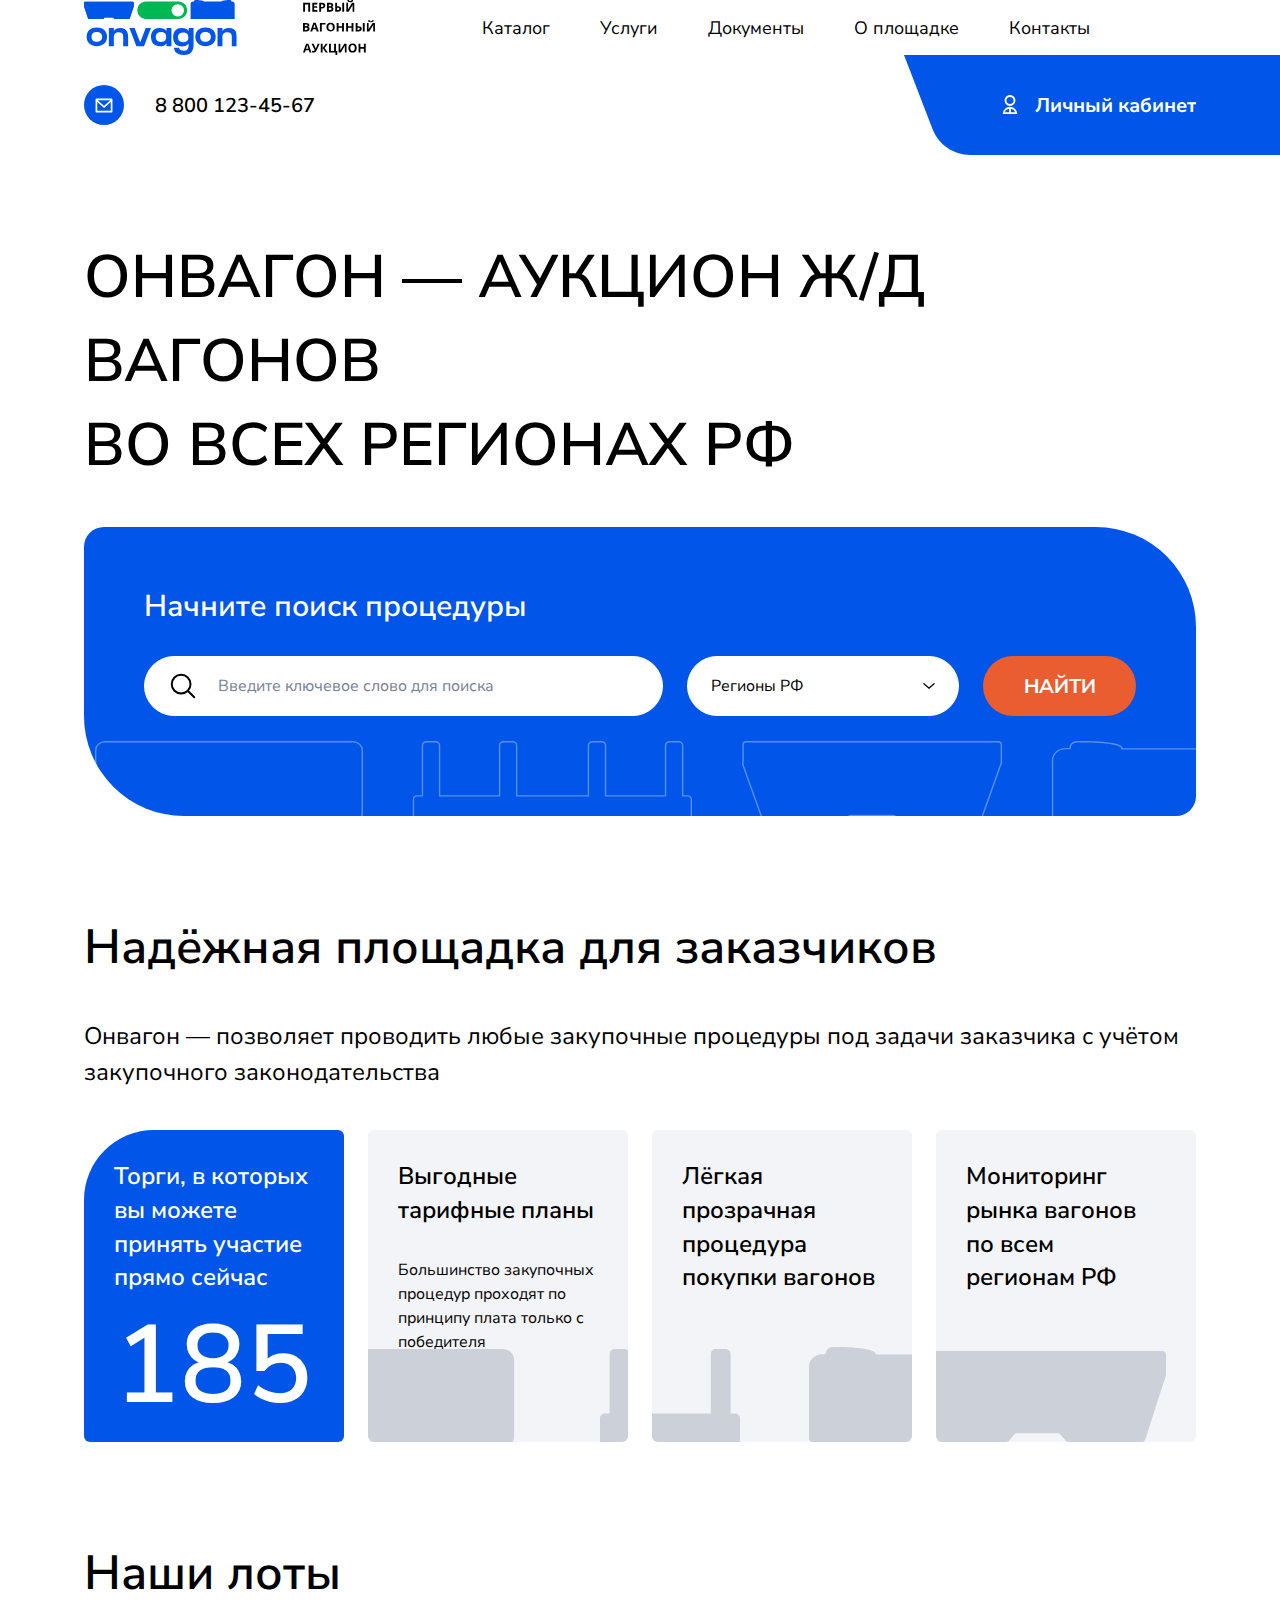
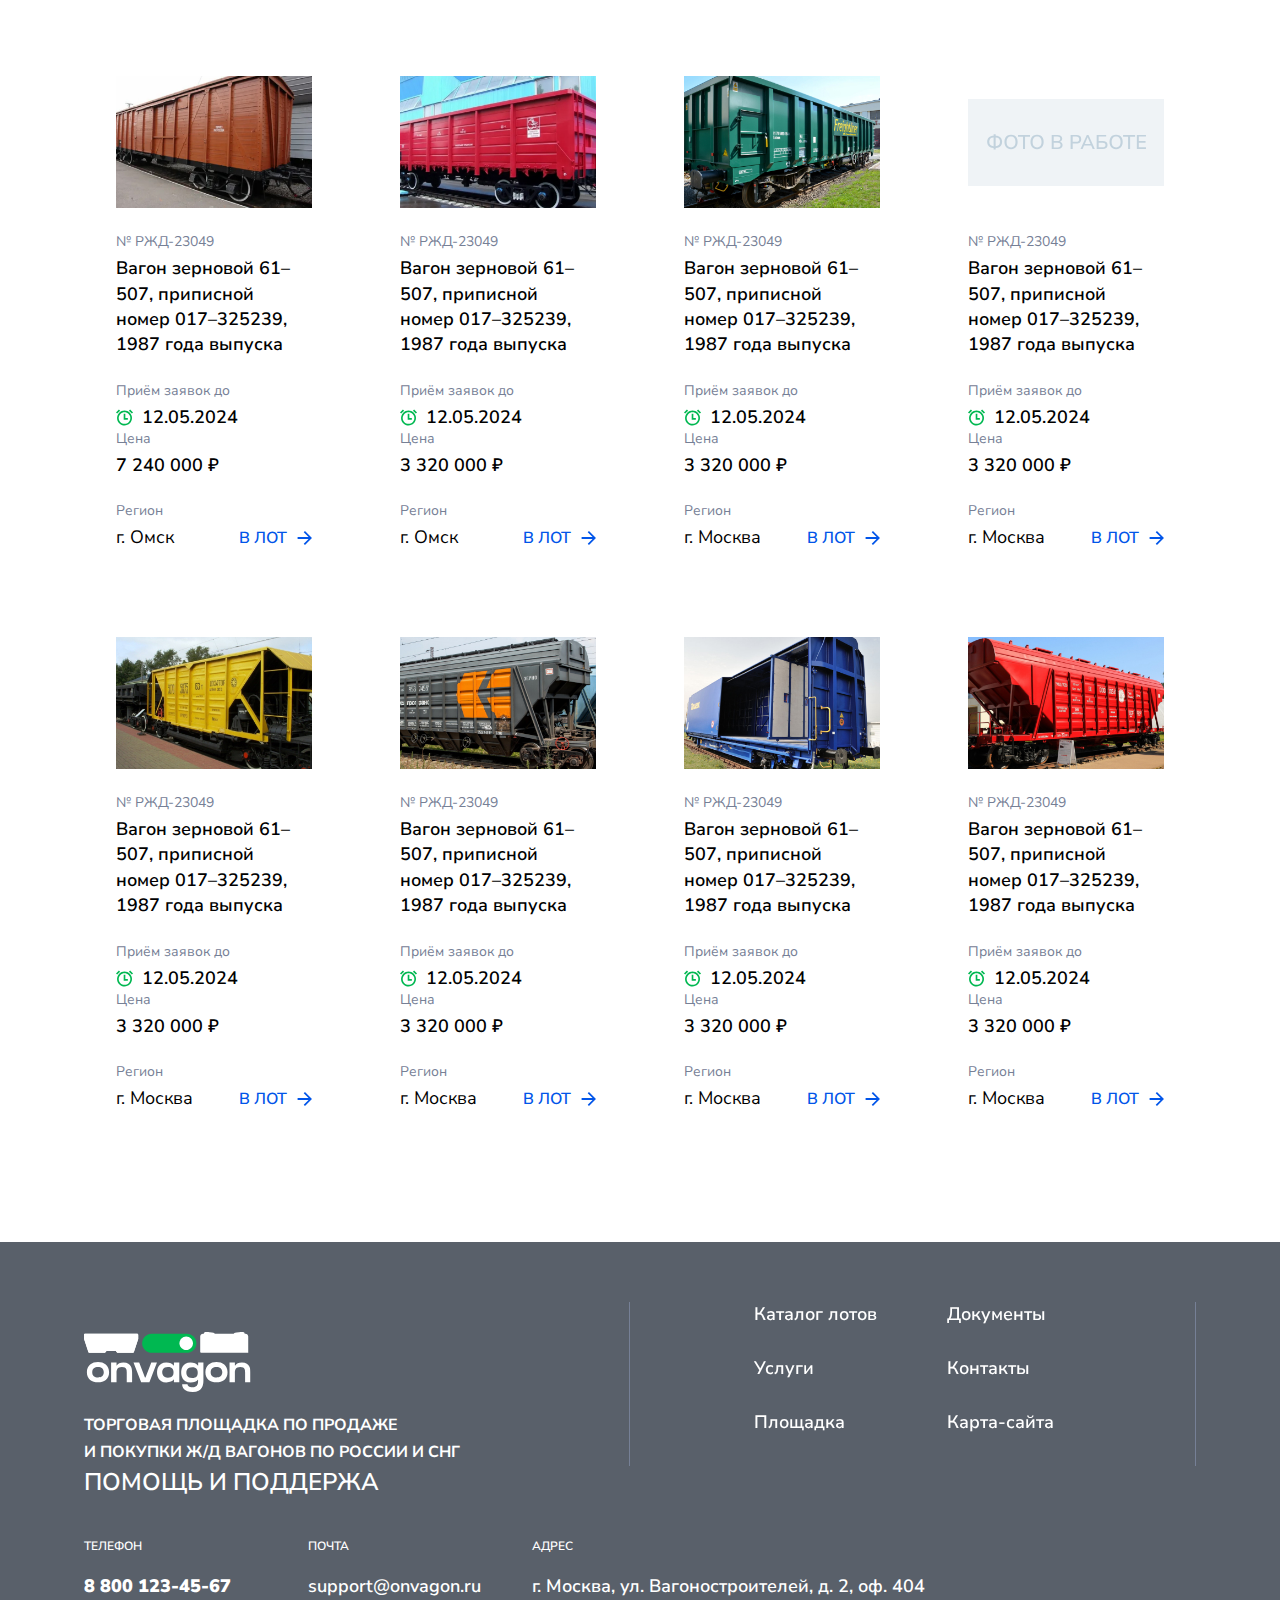
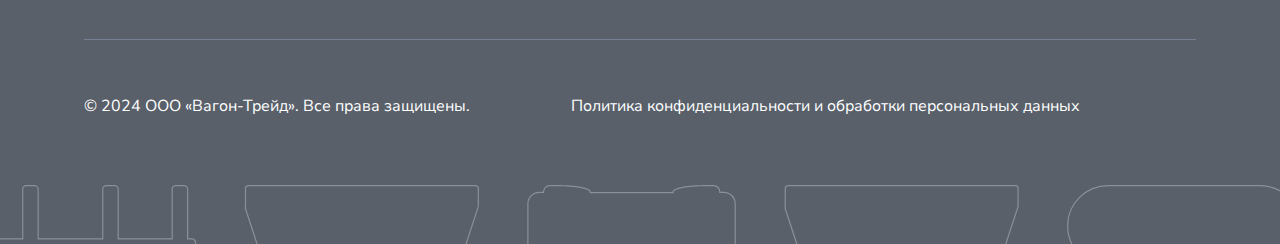
==== index.html @ 9400a03c "Initial commit" ====
<!DOCTYPE html>
<html lang="ru">
	<head>
		<meta http-equiv="Content-Type" content="text/html; charset=utf-8">

		<!-- Adapting the page for mobile devices -->
		<meta name="viewport" content="width=device-width, initial-scale=1, maximum-scale=1">

		<!-- Prohibition of phone number recognition -->
		<meta name="format-detection" content="telephone=no">
		<meta name="SKYPE_TOOLBAR" content ="SKYPE_TOOLBAR_PARSER_COMPATIBLE">

		<!-- Page title -->
		<title>Заголовок страницы</title>

		<!-- Meta description -->
		<meta name="description" content="">

		<!-- Meta Keywords -->
		<meta name="keywords" content="">

		<!-- Changing the color of the mobile browser panel -->
		<meta name="msapplication-TileColor" content="#0155E9">
		<meta name="theme-color" content="#0155E9">

		<!-- Connecting fonts from Google -->
		<link rel="preconnect" href="https://fonts.googleapis.com">
		<link rel="preconnect" href="https://fonts.gstatic.com" crossorigin>
		<link href="https://fonts.googleapis.com/css2?family=Nunito+Sans:ital,opsz,wght@0,6..12,200..1000;1,6..12,200..1000&display=swap" rel="stylesheet">

		<!-- Connecting style files -->
		<link rel="stylesheet" href="css/swiper-bundle.min.css" async>
		<link rel="stylesheet" href="css/swiper.css" async>
		<link rel="stylesheet" href="css/fancybox.css" async>
		<link rel="stylesheet" href="css/styles.css" async>

		<link rel="stylesheet" href="css/response_1279.css" media="print, (max-width: 1279px)" async>
		<link rel="stylesheet" href="css/response_1023.css" media="print, (max-width: 1023px)" async>
		<link rel="stylesheet" href="css/response_767.css" media="print, (max-width: 767px)" async>
		<link rel="stylesheet" href="css/response_479.css" media="(max-width: 479px)" async>
	</head>

	<body>
		<div class="wrap">
			<div class="main">
				<header>
					<button class="mob_close_btn"></button>

					<div class="scroll">
						<div class="cont row">
							<div class="logo">
								<img src="images/logo.svg" alt="">
							</div>

							<div class="slogan">
								<img src="images/slogan.svg" alt="">
							</div>

							<nav class="menu row">
								<div class="menu_item">
									<a href="/">Каталог</a>
								</div>

								<div class="menu_item">
									<a href="/">Услуги</a>
								</div>

								<div class="menu_item">
									<a href="/">Документы</a>
								</div>

								<div class="menu_item">
									<a href="/">О площадке</a>
								</div>

								<div class="menu_item">
									<a href="/">Контакты</a>
								</div>
							</nav>

							<div class="contacts">
								<div class="email">
									<a href="mailto:">
										<svg class="icon"><use xlink:href="images/sprite.svg#ic_email"></use></svg>
									</a>
								</div>

								<div class="phone">
									<a href="tel:88001234567">8 800 123-45-67</a>
								</div>
							</div>

							<div class="account">
								<svg class="icon"><use xlink:href="images/sprite.svg#ic_user"></use></svg>

								<a href="/">Личный кабинет</a>
							</div>
						</div>
					</div>
				</header>


				<section class="mob_header">
					<div class="cont row">
						<div class="logo">
							<img src="images/logo.svg" alt="">
						</div>

						<button class="mob_menu_btn">
							<span></span>
						</button>
					</div>
				</section>


				<section class="first_section block">
					<div class="cont">
						<div class="title">Онвагон — аукцион ж/д вагонов<br> во всех регионах РФ</div>

						<div class="search">
							<div class="sub_title">Начните поиск процедуры</div>

							<form action="" class="form">
								<div class="line">
									<div class="field">
										<svg class="icon"><use xlink:href="images/sprite.svg#ic_search"></use></svg>

										<input type="text" name="" value="" class="input" placeholder="Введите ключевое слово для поиска">
									</div>
								</div>

								<div class="line region">
									<div class="field">
										<select name="">
											<option value="1" selected>Регионы РФ</option>
											<option value="2">Регионы РФ</option>
											<option value="3">Регионы РФ</option>
										</select>

										<svg class="arr" width="12" height="6"><use xlink:href="images/sprite.svg#ic_arr_ver"></use></svg>
									</div>
								</div>

								<div class="submit">
									<button type="submit" class="submit_btn">Найти</button>
								</div>
							</form>

							<img src="images/bg_search.svg" alt="" loading="lazy" class="bg">
						</div>
					</div>
				</section>


				<section class="about block">
					<div class="cont">
						<div class="block_head">
							<div class="title">Надёжная площадка для заказчиков</div>

							<div class="desc">Онвагон — позволяет проводить любые закупочные процедуры под задачи заказчика с учётом закупочного законодательства</div>
						</div>

						<div class="row">
							<div class="item">
								<div class="name">Торги, в которых вы можете принять участие прямо сейчас</div>

								<div class="val">185</div>
							</div>

							<div class="item">
								<div class="name">Выгодные тарифные планы</div>

								<div class="desc">Большинство закупочных процедур проходят по принципу плата только с победителя</div>
							</div>

							<div class="item">
								<div class="name small">Лёгкая прозрачная процедура покупки вагонов</div>
							</div>

							<div class="item">
								<div class="name small">Мониторинг рынка вагонов по всем регионам РФ</div>
							</div>
						</div>
					</div>
				</section>


				<section class="lots block">
					<div class="cont">
						<div class="block_head">
							<div class="title">Наши лоты</div>
						</div>

						<div class="grid row">
							<div class="lot">
								<div class="thumb">
									<img src="images/tmp/lot_thumb1.jpg" alt="" loading="lazy">
								</div>

								<div class="number">№ РЖД-23049</div>

								<div class="name">
									<a href="/">Вагон зерновой 61–507, приписной номер 017–325239, 1987 года выпуска</a>
								</div>

								<div class="row">
									<div class="date">
										<div class="label">Приём заявок до</div>

										<div class="val">
											<svg class="icon"><use xlink:href="images/sprite.svg#ic_time"></use></svg>
											<span>12.05.2024</span>
										</div>
									</div>

									<div class="price">
										<div class="label">Цена</div>

										<div class="val">7 240 000 ₽</div>
									</div>
								</div>

								<div class="row">
									<div class="region">
										<div class="label">Регион</div>

										<div class="val">г. Омск</div>
									</div>

									<div class="link">
										<a href="/">
											<span>в лот</span>
											<svg class="icon"><use xlink:href="images/sprite.svg#ic_arrow_hor"></use></svg>
										</a>
									</div>
								</div>
							</div>

							<div class="lot">
								<div class="thumb">
									<img src="images/tmp/lot_thumb2.jpg" alt="" loading="lazy">
								</div>

								<div class="number">№ РЖД-23049</div>

								<div class="name">
									<a href="/">Вагон зерновой 61–507, приписной номер 017–325239, 1987 года выпуска</a>
								</div>

								<div class="row">
									<div class="date">
										<div class="label">Приём заявок до</div>

										<div class="val">
											<svg class="icon"><use xlink:href="images/sprite.svg#ic_time"></use></svg>
											<span>12.05.2024</span>
										</div>
									</div>

									<div class="price">
										<div class="label">Цена</div>

										<div class="val">3 320 000 ₽</div>
									</div>
								</div>

								<div class="row">
									<div class="region">
										<div class="label">Регион</div>

										<div class="val">г. Омск</div>
									</div>

									<div class="link">
										<a href="/">
											<span>в лот</span>
											<svg class="icon"><use xlink:href="images/sprite.svg#ic_arrow_hor"></use></svg>
										</a>
									</div>
								</div>
							</div>

							<div class="lot">
								<div class="thumb">
									<img src="images/tmp/lot_thumb3.jpg" alt="" loading="lazy">
								</div>

								<div class="number">№ РЖД-23049</div>

								<div class="name">
									<a href="/">Вагон зерновой 61–507, приписной номер 017–325239, 1987 года выпуска</a>
								</div>

								<div class="row">
									<div class="date">
										<div class="label">Приём заявок до</div>

										<div class="val">
											<svg class="icon"><use xlink:href="images/sprite.svg#ic_time"></use></svg>
											<span>12.05.2024</span>
										</div>
									</div>

									<div class="price">
										<div class="label">Цена</div>

										<div class="val">3 320 000 ₽</div>
									</div>
								</div>

								<div class="row">
									<div class="region">
										<div class="label">Регион</div>

										<div class="val">г. Москва</div>
									</div>

									<div class="link">
										<a href="/">
											<span>в лот</span>
											<svg class="icon"><use xlink:href="images/sprite.svg#ic_arrow_hor"></use></svg>
										</a>
									</div>
								</div>
							</div>

							<div class="lot">
								<div class="thumb">
									<img src="images/no_image.svg" alt="" loading="lazy" class="no_image">
								</div>

								<div class="number">№ РЖД-23049</div>

								<div class="name">
									<a href="/">Вагон зерновой 61–507, приписной номер 017–325239, 1987 года выпуска</a>
								</div>

								<div class="row">
									<div class="date">
										<div class="label">Приём заявок до</div>

										<div class="val">
											<svg class="icon"><use xlink:href="images/sprite.svg#ic_time"></use></svg>
											<span>12.05.2024</span>
										</div>
									</div>

									<div class="price">
										<div class="label">Цена</div>

										<div class="val">3 320 000 ₽</div>
									</div>
								</div>

								<div class="row">
									<div class="region">
										<div class="label">Регион</div>

										<div class="val">г. Москва</div>
									</div>

									<div class="link">
										<a href="/">
											<span>в лот</span>
											<svg class="icon"><use xlink:href="images/sprite.svg#ic_arrow_hor"></use></svg>
										</a>
									</div>
								</div>
							</div>

							<div class="lot">
								<div class="thumb">
									<img src="images/tmp/lot_thumb4.jpg" alt="" loading="lazy">
								</div>

								<div class="number">№ РЖД-23049</div>

								<div class="name">
									<a href="/">Вагон зерновой 61–507, приписной номер 017–325239, 1987 года выпуска</a>
								</div>

								<div class="row">
									<div class="date">
										<div class="label">Приём заявок до</div>

										<div class="val">
											<svg class="icon"><use xlink:href="images/sprite.svg#ic_time"></use></svg>
											<span>12.05.2024</span>
										</div>
									</div>

									<div class="price">
										<div class="label">Цена</div>

										<div class="val">3 320 000 ₽</div>
									</div>
								</div>

								<div class="row">
									<div class="region">
										<div class="label">Регион</div>

										<div class="val">г. Москва</div>
									</div>

									<div class="link">
										<a href="/">
											<span>в лот</span>
											<svg class="icon"><use xlink:href="images/sprite.svg#ic_arrow_hor"></use></svg>
										</a>
									</div>
								</div>
							</div>

							<div class="lot">
								<div class="thumb">
									<img src="images/tmp/lot_thumb5.jpg" alt="" loading="lazy">
								</div>

								<div class="number">№ РЖД-23049</div>

								<div class="name">
									<a href="/">Вагон зерновой 61–507, приписной номер 017–325239, 1987 года выпуска</a>
								</div>

								<div class="row">
									<div class="date">
										<div class="label">Приём заявок до</div>

										<div class="val">
											<svg class="icon"><use xlink:href="images/sprite.svg#ic_time"></use></svg>
											<span>12.05.2024</span>
										</div>
									</div>

									<div class="price">
										<div class="label">Цена</div>

										<div class="val">3 320 000 ₽</div>
									</div>
								</div>

								<div class="row">
									<div class="region">
										<div class="label">Регион</div>

										<div class="val">г. Москва</div>
									</div>

									<div class="link">
										<a href="/">
											<span>в лот</span>
											<svg class="icon"><use xlink:href="images/sprite.svg#ic_arrow_hor"></use></svg>
										</a>
									</div>
								</div>
							</div>

							<div class="lot">
								<div class="thumb">
									<img src="images/tmp/lot_thumb6.jpg" alt="" loading="lazy">
								</div>

								<div class="number">№ РЖД-23049</div>

								<div class="name">
									<a href="/">Вагон зерновой 61–507, приписной номер 017–325239, 1987 года выпуска</a>
								</div>

								<div class="row">
									<div class="date">
										<div class="label">Приём заявок до</div>

										<div class="val">
											<svg class="icon"><use xlink:href="images/sprite.svg#ic_time"></use></svg>
											<span>12.05.2024</span>
										</div>
									</div>

									<div class="price">
										<div class="label">Цена</div>

										<div class="val">3 320 000 ₽</div>
									</div>
								</div>

								<div class="row">
									<div class="region">
										<div class="label">Регион</div>

										<div class="val">г. Москва</div>
									</div>

									<div class="link">
										<a href="/">
											<span>в лот</span>
											<svg class="icon"><use xlink:href="images/sprite.svg#ic_arrow_hor"></use></svg>
										</a>
									</div>
								</div>
							</div>

							<div class="lot">
								<div class="thumb">
									<img src="images/tmp/lot_thumb7.jpg" alt="" loading="lazy">
								</div>

								<div class="number">№ РЖД-23049</div>

								<div class="name">
									<a href="/">Вагон зерновой 61–507, приписной номер 017–325239, 1987 года выпуска</a>
								</div>

								<div class="row">
									<div class="date">
										<div class="label">Приём заявок до</div>

										<div class="val">
											<svg class="icon"><use xlink:href="images/sprite.svg#ic_time"></use></svg>
											<span>12.05.2024</span>
										</div>
									</div>

									<div class="price">
										<div class="label">Цена</div>

										<div class="val">3 320 000 ₽</div>
									</div>
								</div>

								<div class="row">
									<div class="region">
										<div class="label">Регион</div>

										<div class="val">г. Москва</div>
									</div>

									<div class="link">
										<a href="/">
											<span>в лот</span>
											<svg class="icon"><use xlink:href="images/sprite.svg#ic_arrow_hor"></use></svg>
										</a>
									</div>
								</div>
							</div>
						</div>
					</div>
				</section>
			</div>


			<footer>
				<div class="cont row">
					<div class="col">
						<div class="logo">
							<img src="images/logo_white.svg" alt="">
						</div>

						<div class="desc">Торговая площадка по продаже<br> и покупки ж/д вагонов по России и СНГ</div>
					</div>

					<div class="sep"></div>

					<div class="links">
						<div><a href="/">Каталог лотов</a></div>

						<div><a href="/">Услуги</a></div>

						<div><a href="/">Площадка</a></div>

						<div><a href="/">Документы</a></div>

						<div><a href="/">Контакты</a></div>

						<div><a href="/">Карта-сайта</a></div>
					</div>

					<div class="sep"></div>

					<div class="contacts">
						<div class="title">Помощь и поддержа</div>

						<div class="row">
							<div>
								<div class="label">Телефон</div>

								<div class="val">
									<a href="tel:88001234567"><b>8 800 123-45-67</b></a>
								</div>
							</div>

							<div>
								<div class="label">Почта</div>

								<div class="val">
									<a href="mailto:support@onvagon.ru">support@onvagon.ru</a>
								</div>
							</div>

							<div>
								<div class="label">Адрес</div>

								<div class="val">г. Москва, ул. Вагоностроителей, д. 2, оф. 404</div>
							</div>
						</div>
					</div>

					<div class="line"></div>

					<div class="copyright">&copy; 2024 ООО «Вагон-Трейд». Все права защищены.</div>

					<div class="privacy_policy_link">
						<a href="/">Политика конфиденциальности и обработки персональных данных</a>
					</div>
				</div>

				<img src="images/bg_footer.svg" alt="" loading="lazy" class="bg">
			</footer>
		</div>


		<!-- Connecting javascript files -->
		<script src="js/jquery-3.6.3.min.js"></script>
		<script src="js/functions.js"></script>
		<script src="js/swiper-bundle.min.js"></script>
		<script src="js/fancybox.js"></script>
		<script src="js/imask.js"></script>
		<script src="js/nice-select2.js"></script>
		<script src="js/scripts.js"></script>
	</body>
</html>
---- css/styles.css ----
/*------------------
    Reset styles
------------------*/
*
{
    box-sizing: border-box;
    margin: 0;
    padding: 0;

    scroll-margin-top: 24px;
}

*:before,
*:after
{
    box-sizing: border-box;
}

html
{
    -webkit-font-smoothing: antialiased;
    -moz-osx-font-smoothing: grayscale;
        -ms-text-size-adjust: 100%;
    -webkit-text-size-adjust: 100%;
}

body
{
    margin: 0;

    overscroll-behavior: none;
    -webkit-tap-highlight-color: transparent;
    -webkit-overflow-scrolling: touch;
    text-rendering: optimizeLegibility;
    text-decoration-skip: objects;
}

img
{
    border-style: none;
}

textarea
{
    overflow: auto;
}

input,
textarea,
input:active,
textarea:active,
button
{
    margin: 0;

    -webkit-border-radius: 0;
            border-radius: 0;
         outline: none transparent !important;
    box-shadow: none;

    -webkit-appearance: none;
            appearance: none;
    -moz-outline: none !important;
}

input::-webkit-outer-spin-button,
input::-webkit-inner-spin-button
{
    margin: 0;

    -webkit-appearance: none;
}

input[type=number]
{
    -moz-appearance: textfield;
}

:focus
{
    outline: 0;
}

:hover,
:active
{
    -webkit-tap-highlight-color: rgba(0, 0, 0, 0);
    -webkit-touch-callout: none;
}


::-ms-clear
{
    display: none;
}



/*-------------------
    Global styles
-------------------*/
:root
{
    --bg: #fff;
    --bg2: #f3f4f7;
    --sidebar_width: 380px;
    --scroll_width: 17px;
    --text_color: #000;
    --font_size: 16px;
    --font_size_title: 48px;
    --font_family: 'Nunito Sans', 'Arial', sans-serif;
}


::selection
{
    color: #fff;
    background: #0155e9;
}

::-moz-selection
{
    color: #fff;
    background: #0155e9;
}



html
{
    height: 100%;
    min-height: -moz-available;
    min-height: -webkit-fill-available;
    min-height:         fill-available;
}

html.custom_scroll ::-webkit-scrollbar
{
    width: 10px;
    height: 10px;

    background-color: var(--bg);
}

html.custom_scroll ::-webkit-scrollbar-thumb
{
    background-color: #343448;
}


body
{
    font: var(--font_size) var(--font_family);

    height: 100%;
    min-height: -moz-available;
    min-height: -webkit-fill-available;
    min-height:         fill-available;

    color: var(--text_color);
}

body.menu_open
{
    overflow: hidden;
}


button
{
    font-family: inherit;
    font-size: inherit;
    font-weight: inherit;
    line-height: inherit;

    display: inline-block;

    cursor: pointer;
    vertical-align: top;

    color: inherit;
    border: none;
    background: none;
}


.wrap
{
    position: relative;
    z-index: 9;

    display: flex;
    overflow: clip;
    flex-direction: column;

    min-width: 375px;
    min-height: 100%;

    background: var(--bg);
}

.wrap.bg2
{
    background: var(--bg2);
}


.main
{
    display: flex;
    flex: 1 0 auto;
    flex-direction: column;
}


.cont
{
    width: 100%;
    max-width: 1920px;
    margin: 0 auto;
    padding: 0 84px;
}


.row
{
    display: flex;
    align-content: flex-start;
    align-items: flex-start;
    flex-wrap: wrap;
    justify-content: flex-start;
}



.content_flex.row,
.content_flex > .cont.row
{
    align-content: stretch;
    align-items: stretch;
    justify-content: space-between;
}


.content_flex .content
{
    position: relative;

    width: calc(100% - var(--sidebar_width) - 64px);
    margin-left: auto;
}


.content_flex .content > *:first-child
{
    margin-top: 0;
}

.content_flex .content > *:last-child
{
    margin-bottom: 0;
}



.block
{
    margin-bottom: 100px;
}



/*----------------
    Pagination
----------------*/
.pagination
{
    display: flex;
    align-content: center;
    align-items: center;
    flex-wrap: wrap;
    justify-content: flex-start;

    padding-top: 30px;

    border-top: 1px solid #dbe2e9;
}


.pagination > * + *
{
    margin-left: 16px;
}


.pagination a,
.pagination .sep
{
    display: flex;
    align-content: center;
    align-items: center;
    flex-wrap: wrap;
    justify-content: center;

    width: 60px;
    height: 60px;

    transition: .2s linear;
    vertical-align: top;
    text-decoration: none;

    color: #768096;
    border-radius: 50%;
}


.pagination a:hover,
.pagination a.active
{
    font-weight: 600;

    color: #0155e9;
    background: #f3f4f7;
}


.pagination .prev,
.pagination .next
{
    color: #0155e9;
}


.pagination .prev .icon,
.pagination .next .icon
{
    display: block;

    width: 25px;
    height: 16px;
}


.pagination .prev .icon
{
    transform: rotate(180deg);
}



/*------------
    Header
------------*/
header
{
    position: relative;
    z-index: 9;
    top: 0;
    left: 0;

    width: 100%;

    background: var(--bg);
}



header .mob_close_btn
{
    position: absolute;
    top: 0;
    left: 100%;

    display: none;

    width: 50px;
    height: 50px;
}


header .mob_close_btn:before,
header .mob_close_btn:after
{
    position: absolute;
    top: 0;
    right: 0;
    bottom: 0;
    left: 0;

    display: block;

    width: 50%;
    height: 2px;
    margin: auto;

    content: '';
    transform: rotate(45deg);

    background: #fff;
}

header .mob_close_btn:after
{
    transform: rotate(-45deg);
}


header.show .mob_close_btn
{
    display: block;
}



header .cont
{
    align-content: center;
    align-items: center;
    justify-content: space-between;
}



header .logo
{
    display: block;

    text-decoration: none;

    color: currentColor;
}


header .logo img
{
    display: block;
}



header .slogan
{
    margin-left: 66px;
}


header .slogan img
{
    display: block;
}



header .menu
{
    margin: 0 auto;
}


header .menu_item + .menu_item
{
    margin-left: 50px;
}


header .menu_item > a
{
    font-size: 18px;

    display: block;

    transition: .2s linear;
    text-decoration: none;

    color: currentColor;
}



header .contacts
{
    display: flex;
    align-content: center;
    align-items: center;
    flex-wrap: wrap;
    justify-content: flex-start;
}


header .contacts .email
{
    margin-right: 31px;
}


header .contacts .email a
{
    display: flex;
    align-content: center;
    align-items: center;
    flex-wrap: wrap;
    justify-content: center;

    width: 40px;
    height: 40px;

    text-decoration: none;

    color: #fff;
    border-radius: 50%;
    background: #0155e9;
}


header .contacts .email .icon
{
    display: block;

    width: 18px;
    height: 15px;
}


header .contacts .phone
{
    font-size: 20px;
    font-weight: 600;

    white-space: nowrap;
}


header .contacts .phone a
{
    text-decoration: none;

    color: currentColor;
}



header .account
{
    font-size: 20px;
    font-weight: 700;

    position: relative;

    display: flex;
    align-content: center;
    align-items: center;
    flex-wrap: wrap;
    justify-content: flex-start;

    height: 100px;
    margin-left: 43px;
    padding-left: 94px;

    color: #fff;
    background: url(../images/bg_account.svg) 0 0/auto 100% no-repeat;
}


header .account:after
{
    position: absolute;
    top: 0;
    left: 100%;

    display: block;

    width: 100vw;
    height: 100%;

    content: '';
    pointer-events: none;

    background: #0155e9;
}


header .account .icon
{
    display: block;

    width: 24px;
    height: 24px;
    margin-right: 13px;
}


header .account a
{
    text-decoration: none;

    color: currentColor;
}


header .account .user
{
    display: flex;
    align-content: center;
    align-items: center;
    flex-wrap: wrap;
    justify-content: flex-start;
}


header .account .user .icon
{
    width: 20px;
    height: 20px;
    margin-right: 10px;

    color: #ea5d31;
}


header .account .user .name
{
    font-size: 20px;
    font-weight: 700;
}


header .account .user .company
{
    font-size: 14px;
}


header .account .user .arr
{
    display: block;

    width: 24px;
    height: 24px;
}



/*-----------------
    Mob. header
-----------------*/
.mob_header
{
    position: relative;
    z-index: 9;
    top: 0;
    left: 0;

    display: none;

    width: 100%;
    padding: 16px 0;
}


.mob_header .cont
{
    align-content: center;
    align-items: center;
    justify-content: space-between;
}



.mob_header .logo
{
    display: block;

    margin-right: auto;

    text-decoration: none;

    color: currentColor;
}

.mob_header .logo img
{
    display: block;
}



.mob_header .mob_menu_btn
{
    display: flex;
    align-content: center;
    align-items: center;
    flex-wrap: wrap;
    justify-content: center;

    width: 44px;
    height: 34px;
    margin-right: -8px;
    margin-left: 24px;
    padding: 8px;

    color: currentColor;
}


.mob_header .mob_menu_btn span
{
    position: relative;

    display: block;

    width: 100%;
    height: 2px;

    background: currentColor;
}

.mob_header .mob_menu_btn span:before,
.mob_header .mob_menu_btn span:after
{
    position: absolute;
    top: -8px;
    left: 0;

    display: block;

    width: 100%;
    height: 100%;

    content: '';

    background: currentColor;
}

.mob_header .mob_menu_btn span:after
{
    top: 8px;
}



/*-------------
    Sidebar
-------------*/
aside
{
    position: relative;

    width: var(--sidebar_width);
    max-width: 100%;
}



/*---------------
    Page head
---------------*/
.page_head
{
    padding: 60px 0;
}



.breadcrumbs
{
    color: #768096;
}


.breadcrumbs a
{
    text-decoration: none;

    color: var(--text_color);
}


.breadcrumbs .sep
{
    position: relative;
    top: -1px;

    display: inline-block;

    width: 4px;
    height: 8px;
    margin: 0 11px;

    vertical-align: middle;

    border-top: 4px solid transparent;
    border-bottom: 4px solid transparent;
    border-left: 4px solid #768096;
}



.page_title
{
    font-size: 60px;
    font-weight: 600;
    line-height: normal;

    display: block;

    margin-top: 40px;
}



/*----------------
    Block head
----------------*/
.block_head
{
    margin-bottom: 40px;
}


.block_head .title
{
    font-size: var(--font_size_title);
    font-weight: 600;
    line-height: 130%;

    display: block;
}


.block_head .desc
{
    font-size: 24px;
    line-height: 150%;

    margin-top: 40px;
}



/*------------------
    Form elements
------------------*/
.form
{
    --form_border_color: #fff;
    --form_focus_color: #fff;
    --form_error_color: red;
    --form_border_radius: 50px;
    --form_bg_color: #fff;
    --form_placeholder_color: #768096;
}


.form ::-webkit-input-placeholder
{
    color: var(--form_placeholder_color);
}

.form :-moz-placeholder
{
    color: var(--form_placeholder_color);
}

.form ::-moz-placeholder
{
    opacity: 1;
    color: var(--form_placeholder_color);
}

.form :-ms-input-placeholder
{
    color: var(--form_placeholder_color);
}


.form .line
{
    margin-bottom: 40px;
}


.form .field
{
    position: relative;
}


.form .field > .icon
{
    position: absolute;
    z-index: 3;
    top: 0;
    bottom: 0;
    left: 24px;

    display: block;

    width: 30px;
    height: 30px;
    margin: auto 0;

    pointer-events: none;
}


.form .input
{
    font-family: var(--font_family);
    font-size: var(--font_size);

    display: block;

    width: 100%;
    height: 60px;
    padding: 0 23px;

    transition: border-color .2s linear;

    color: var(--text_color);
    border: 1px solid var(--form_border_color);
    border-radius: var(--form_border_radius);
    background: var(--form_bg_color);
}

.form .icon + .input
{
    padding-left: 73px;
}

.form .input:-webkit-autofill
{
    -webkit-box-shadow: inset 0 0 0 50px var(--form_bg_color) !important;
}


.form .input:focus
{
    border-color: var(--form_focus_color);
}


.form select
{
    display: none;
}


.form .nice-select
{
    position: relative;

    display: block;

    cursor: pointer;
}


.form .nice-select .current
{
    line-height: 58px;

    display: block;
    overflow: hidden;

    height: 60px;
    padding: 0 43px 0 23px;

    cursor: pointer;
    white-space: nowrap;
    text-overflow: ellipsis;

    color: var(--text_color);
    border: 1px solid var(--form_border_color);
    border-radius: var(--form_border_radius);
    background: var(--form_bg_color);
}

.form select.selected + .nice-select .current
{
    color: var(--text_color);
}


.form .nice-select-dropdown
{
    position: absolute;
    z-index: 9;
    top: 100%;
    left: 0;

    visibility: hidden;
    overflow: hidden;

    width: 100%;
    margin-top: 4px;
    padding: 6px 0;

    transition: .2s linear;
    transform: none;

    opacity: 0;
    border: 1px solid var(--form_border_color);
    border-radius: 20px;
    background: var(--form_bg_color);
}

.form .nice-select.open .nice-select-dropdown
{
    visibility: visible;

    transform: none;

    opacity: 1;
}


.form .nice-select .list
{
    overflow: auto;

    border-radius: 0;
}

.form .nice-select .list::-webkit-scrollbar
{
    width: 4px;
    height: 4px;
}


.form .nice-select .list .option
{
    display: block;

    padding: 6px 23px;

    list-style-type: none;

    cursor: pointer;
}


.form .nice-select .list .option:empty
{
    display: none;
}


.form .nice-select + .arr
{
    position: absolute;
    top: 0;
    right: 24px;
    bottom: 0;

    display: block;

    width: 12px;
    height: 6px;
    margin: auto 0;

    transition: transform .2s linear;
    pointer-events: none;
}


.form .nice-select.open + .arr
{
    transform: rotate(180deg);
}


.form .error
{
    border-color: var(--form_error_color);
}


.form .submit_btn
{
    font-size: 20px;
    font-weight: 700;

    display: block;

    width: 100%;
    height: 60px;

    text-transform: uppercase;

    color: #fff;
    border-radius: 50px;
    background: #ea5d31;
}



/*----------------
    Typography
----------------*/
.text_block
{
    font-size: var(--font_size);
    line-height: 100%;
}


.text_block > *,
.text_block .cols .col > *,
.text_block blockquote > *,
.text_block q > *
{
    margin-bottom: 20px;
}


.text_block > :last-child,
.text_block .cols .col > :last-child,
.text_block blockquote > :last-child,
.text_block q > :last-child
{
    margin-bottom: 0 !important;
}

.text_block > :first-child,
.text_block .cols .col > :first-child,
.text_block blockquote > :first-child,
.text_block q > :first-child
{
    margin-top: 0 !important;
}


.text_block h1
{
    font-size: 30px;
    font-weight: 700;
    line-height: 34px;
}

.text_block h2
{
    font-size: 26px;
    font-weight: 700;
    line-height: 30px;
}

.text_block h3
{
    font-size: 24px;
    font-weight: 700;
    line-height: 28px;

    margin-bottom: 30px;
}

.text_block h4
{
    font-size: 22px;
    font-weight: 700;
    line-height: 26px;

    margin-bottom: 30px;
}

.text_block h5
{
    font-size: 20px;
    font-weight: 700;
    line-height: 24px;

    margin-bottom: 30px;
}

.text_block h6
{
    font-size: 18px;
    font-weight: 700;
    line-height: 22px;

    margin-bottom: 30px;
}


.text_block * + h2,
.text_block * + h3,
.text_block * + h4,
.text_block * + h5,
.text_block * + h6
{
    margin-top: 40px;
}

.text_block h1 + *,
.text_block h2 + *,
.text_block h3 + *,
.text_block h4 + *,
.text_block h5 + *,
.text_block h6 + *
{
    margin-top: 0 !important;
}


.text_block img
{
    display: block;

    max-width: 100%;
}

.text_block img.left
{
    max-width: calc(50% - 40px);
    margin-top: 4px;
    margin-right: 40px;
}

.text_block img.right
{
    max-width: calc(50% - 40px);
    margin-top: 4px;
    margin-left: 40px;
}

.text_block img.loaded
{
    height: auto !important;
}


.text_block .table_wrap
{
    overflow: auto;

    max-width: 100%;
}


.text_block table
{
    width: 100%;

    border-spacing: 0;
    border-collapse: collapse;
}


.text_block table th
{
    font-size: 18px;
    font-weight: 700;
    line-height: 22px;

    padding: 15px 20px;

    text-align: left;
    vertical-align: middle;

    background: #ddd;
}


.text_block table th + th,
.text_block table td + td
{
    border-left: 1px solid #fff;
}


.text_block table td
{
    line-height: 20px;

    padding: 15px 20px;

    text-align: left;
    vertical-align: middle;
}

.text_block table tbody tr:nth-child(2n) td
{
    background: #ddd;
}


.text_block blockquote,
.text_block q
{
    display: block;

    width: 100%;
    padding: 15px 20px;

    background: #ccc;
}


.text_block .columns
{
    column-gap: 40px;
    column-count: 2;
}

.text_block .columns > *
{
    transform: translateZ(0);

    --webkit-column-break-inside: avoid;
    page-break-inside: avoid;
    break-inside: avoid;
}

.text_block .columns > * + *
{
    margin-top: 20px;
}


.text_block .cols
{
    display: flex;
    align-content: flex-start;
    align-items: flex-start;
    flex-wrap: wrap;
    justify-content: space-between;
}

.text_block .cols .col
{
    width: calc(50% - 32px);
}


.text_block ul li
{
    position: relative;

    display: block;
    overflow: hidden;

    padding-left: 20px;

    list-style-type: none;
}

.text_block ul li + li
{
    margin-top: 10px;
}

.text_block ul li:before
{
    position: absolute;
    top: 7px;
    left: 0;

    display: block;

    width: 7px;
    height: 7px;

    content: '';

    border-radius: 50%;
    background: var(--text_color);
}


.text_block ol
{
    counter-reset: li;
}

.text_block ol li
{
    position: relative;

    display: block;
    overflow: hidden;

    padding-left: 20px;

    list-style-type: none;
}

.text_block ol li + li
{
    margin-top: 10px;
}

.text_block ol li:before
{
    font-weight: 700;

    position: absolute;
    top: 0;
    left: 0;

    content: counter(li, '.') '.';
    counter-increment: li;

    color: var(--text_color);

    /* content: counter(li, decimal-leading-zero); */
}


.text_block a
{
    color: var(--text_color);
}

.text_block a:hover
{
    text-decoration: none;
}



/*-------------------
    First section
-------------------*/
.first_section
{
    padding-top: 80px;
}


.first_section .title
{
    font-size: 60px;
    font-weight: 600;
    line-height: 140%;

    margin-bottom: 40px;

    text-transform: uppercase;
}


.first_section .search
{
    position: relative;

    padding: 60px 60px 100px 60px;

    border-radius: 20px 100px;
    background: #0155e9;
}


.first_section .search .sub_title
{
    font-size: 30px;
    font-weight: 600;
    line-height: 130%;

    position: relative;
    z-index: 3;

    margin-bottom: 30px;

    color: #fff;
}


.first_section .search .form
{
    position: relative;
    z-index: 3;

    display: flex;
    align-content: flex-start;
    align-items: flex-start;
    flex-wrap: wrap;
    justify-content: space-between;
}


.first_section .search .form .line
{
    width: calc(100% - 473px);
    margin-bottom: 0;
}


.first_section .search .form .line.region
{
    width: 272px;
    max-width: 100%;
}


.first_section .search .form .submit
{
    width: 153px;
    max-width: 100%;
}


.first_section .search .bg
{
    position: absolute;
    z-index: 1;
    bottom: -8px;
    left: 11px;

    display: block;

    pointer-events: none;
}



/*-----------
    About
-----------*/
.about .row
{
    align-content: stretch;
    align-items: stretch;

    margin-bottom: -24px;
    margin-left: -24px;
}


.about .row > *
{
    width: calc(25% - 24px);
    margin-bottom: 24px;
    margin-left: 24px;
}


.about .item
{
    min-height: 270px;
    padding: 30px;

    border-radius: 6px;
}

.about .item:first-child
{
    color: #fff;
    border-radius: 70px 6px 6px 6px;
    background: #0155e9;
}

.about .item:nth-child(2)
{
    background: url(../images/bg_about_item2.svg) 0 100% no-repeat #f3f4f7;
}

.about .item:nth-child(3)
{
    background: url(../images/bg_about_item3.svg) 0 100% no-repeat #f3f4f7;
}

.about .item:nth-child(4)
{
    background: url(../images/bg_about_item4.svg) 0 100% no-repeat #f3f4f7;
}


.about .item .name
{
    font-size: 24px;
    font-weight: 600;
    line-height: 140%;
}


.about .item:first-child .name
{
    width: 340px;
    max-width: 100%;
}


.about .item .name.small
{
    width: 254px;
    max-width: 100%;
}


.about .item .desc
{
    line-height: 150%;

    margin-top: 30px;
}


.about .item .val
{
    font-size: 110px;
    font-weight: 600;
    line-height: 130%;

    margin-bottom: -26px;
}



/*----------
    Lots
----------*/
.lots .grid
{
    align-content: stretch;
    align-items: stretch;

    margin-bottom: -24px;
    margin-left: -24px;
}


.lots .grid > *
{
    width: calc(25% - 24px);
    margin-bottom: 24px;
    margin-left: 24px;
}


.lots .lot
{
    position: relative;

    padding: 32px;

    background: #fff;
}


.lots .lot .thumb
{
    position: relative;

    display: block;
    overflow: hidden;

    margin-bottom: 24px;
    padding-bottom: 67.415%;

    text-decoration: none;

    color: currentColor;
}


.lots .lot .thumb img
{
    position: absolute;
    z-index: 1;
    top: 0;
    left: 0;

    display: block;

    width: 100%;
    height: 100%;

    object-fit: cover;
}


.lots .lot .thumb img.no_image
{
    width: auto;
    max-width: 100%;
    height: auto;
    max-height: 100%;
    margin: auto;

    inset: 0;
    object-fit: none;
}


.lots .lot .number
{
    font-size: 14px;

    margin-bottom: 5px;

    color: #768096;
}


.lots .lot .name
{
    font-size: 18px;
    font-weight: 600;
    line-height: 140%;
}


.lots .lot .name a
{
    display: inline-block;

    vertical-align: top;
    text-decoration: none;

    color: currentColor;
}


.lots .lot .row
{
    justify-content: space-between;

    margin-top: 24px;
}


.lots .lot .row .label
{
    font-size: 14px;

    margin-bottom: 5px;

    color: #768096;
}


.lots .lot .row .val
{
    font-size: 18px;
    font-weight: 600;

    display: flex;
    align-content: center;
    align-items: center;
    flex-wrap: wrap;
    justify-content: flex-start;
}


.lots .lot .date .icon
{
    display: block;

    width: 18px;
    height: 17px;
    margin-right: 8px;

    color: #00b851;
}


.lots .lot .region
{
    width: calc(100% - 98px);
}


.lots .lot .region .val
{
    font-weight: 400;
}


.lots .lot .link
{
    font-weight: 600;

    align-self: flex-end;

    text-transform: uppercase;

    color: #0155e9;
}


.lots .lot .link a
{
    display: flex;
    align-content: center;
    align-items: center;
    flex-wrap: wrap;
    justify-content: flex-start;

    text-decoration: none;

    color: currentColor;
}


.lots .lot .link .icon
{
    display: block;

    width: 15px;
    height: 14px;
    margin-left: 10px;
}



/*-----------
    Login
-----------*/
.login
{
    position: relative;

    padding: 100px 0 160px;
}


.login .bg
{
    position: absolute;
    z-index: 1;
    bottom: -33px;
    left: 0;

    display: block;

    width: 100%;
    max-height: calc(100% + 22px);

    pointer-events: none;
}


.login .cont
{
    position: relative;
    z-index: 3;
}


.login .data
{
    width: 864px;
    max-width: 100%;
    margin: 0 auto;
    padding: 100px 148px;

    background: #fff;
}


.login .title
{
    font-size: 60px;
    font-weight: 600;
    line-height: 120%;

    margin-bottom: 40px;

    text-align: center;
}


.login .form
{
    --form_border_color: #bdc4d5;
    --form_focus_color: #bdc4d5;
    --form_border_radius: 6px;
}


.login .recovery_link
{
    text-align: right;
}


.login .recovery_link a
{
    text-decoration: none;

    color: currentColor;
    border-bottom: 1px dotted;
}


.login .form .captcha img
{
    display: block;

    max-width: 100%;
}


.login .form .submit
{
    display: flex;
    align-content: center;
    align-items: center;
    flex-wrap: wrap;
    justify-content: space-between;
}


.login .form .submit_btn
{
    width: auto;
    padding: 0 60px;

    border-radius: 6px;
    background: #00b851;
}


.login .register_link
{
    font-size: 20px;
    font-weight: 700;

    margin-top: 40px;

    text-align: center;
    text-transform: uppercase;

    color: #0155e9;
}


.login .register_link a
{
    text-decoration: none;

    color: currentColor;
    border-bottom: 1px dotted;
}



/*-------------------
    Contacts info
-------------------*/
.contacts_info
{
    position: relative;

    padding: 0 0 150px;
}


.contacts_info .bg
{
    position: absolute;
    z-index: 1;
    top: 11px;
    left: 0;

    display: block;

    width: 100%;
    max-height: calc(100% - 11px);

    pointer-events: none;
}


.contacts_info .cont
{
    position: relative;
    z-index: 3;

    align-content: stretch;
    align-items: stretch;
}


.contacts_info .data
{
    position: relative;

    width: 864px;
    max-width: 100%;
    padding: 60px 84px 60px 0;

    border-radius: 0 50px 200px 0;
    background: #fff;
}


.contacts_info .data:before
{
    position: absolute;
    top: 0;
    right: 100%;

    display: block;

    width: 100vw;
    height: 100%;

    content: '';
    pointer-events: none;

    background: #fff;
}


.contacts_info .data .title
{
    font-size: 60px;
    font-weight: 600;

    margin-bottom: 60px;
}


.contacts_info .data .item
{
    display: flex;
    align-content: flex-start;
    align-items: flex-start;
    flex-wrap: wrap;
    justify-content: space-between;

    width: 568px;
    max-width: 100%;
    padding-bottom: 30px;

    border-bottom: 1px solid #d1d8df;
}


.contacts_info .data .item + .item
{
    margin-top: 30px;
}


.contacts_info .data .item .label
{
    font-size: 18px;

    width: 180px;
    max-width: 100%;

    text-transform: uppercase;

    color: #768096;
}


.contacts_info .data .item .val
{
    font-size: 20px;
    font-weight: 600;
    line-height: 140%;

    width: calc(100% - 200px);
    margin-left: auto;
}


.contacts_info .data .item .val > * + *
{
    margin-top: 20px;
}


.contacts_info .data .item a
{
    white-space: nowrap;
    text-decoration: none;

    color: currentColor;
}


.contacts_info .map
{
    position: relative;

    overflow: hidden;

    width: 800px;
    max-width: 100%;
    margin-right: -84px;
    margin-left: auto;

    border-radius: 500px 0 0 500px;
    background: #ddd;
}



/*-------------
    LK info
-------------*/
.lk_info
{
    margin-bottom: 150px;
}



.lk_menu .title
{
    font-size: 30px;
    font-weight: 600;

    margin-bottom: 60px;
}


.lk_menu .items > * + *
{
    margin-top: 20px;
    padding-top: 20px;

    border-top: 1px solid #dbe2e9;
}


.lk_menu .items a
{
    font-weight: 600;

    display: flex;
    align-content: center;
    align-items: center;
    flex-wrap: wrap;
    justify-content: space-between;

    text-decoration: none;

    color: currentColor;
}


.lk_menu .items .icon
{
    display: flex;
    align-content: center;
    align-items: center;
    flex-wrap: wrap;
    justify-content: center;

    width: 30px;
    height: 30px;
}


.lk_menu .items .icon img
{
    display: block;

    width: 30px;
    height: 30px;
}


.lk_menu .items a span
{
    width: calc(100% - 54px);
}



.lk_info .lk_data
{
    padding: 40px 32px;

    border-radius: 6px;
    background: #fff;
}



.lk_info .filter
{
    display: flex;
    align-content: center;
    align-items: center;
    flex-wrap: wrap;
    justify-content: flex-start;

    margin-bottom: 10px;
    margin-left: -10px;

    --form_border_color: #768096;
    --form_focus_color: #768096;
}


.lk_info .filter .line
{
    width: calc(25% - 10px);
    margin-bottom: 20px;
    margin-left: 10px;
}

.lk_info .filter .line.width3of4
{
    width: calc(75% - 10px);
}

.lk_info .filter .line.full_w
{
    width: calc(100% - 10px);
}



.lk_info table
{
    width: 100%;

    border-spacing: 0;
    border-collapse: collapse;
}


.lk_info table th
{
    font-weight: 400;

    padding: 14px 0;

    text-align: left;
    vertical-align: middle;
}

.lk_info table .bg th
{
    font-weight: 600;

    color: #768096;
    background: #f3f4f7;
}


.lk_info table th:first-child
{
    padding-left: 20px;
}

.lk_info table .bg th:first-child
{
    border-top-left-radius: 6px;
}


.lk_info table th:last-child
{
    padding-right: 20px;
}

.lk_info table .bg th:last-child
{
    border-top-right-radius: 6px;
}


.lk_info table th + th
{
    padding-left: 24px;
}


.lk_info table td
{
    padding: 30px 0;

    text-align: left;
    vertical-align: top;

    border-top: 1px solid #dbe2e9;
}


.lk_info table td:first-child
{
    padding-left: 20px;
}

.lk_info table td:last-child
{
    padding-right: 20px;
}

.lk_info table td + td
{
    padding-left: 24px;
}


.lk_info table td a
{
    font-weight: 600;
    line-height: 140%;

    display: inline-block;

    vertical-align: top;
    text-decoration: none;

    color: #0155e9;
}



.lk_info .regulations table td:first-child
{
    width: 160px;
    min-width: 160px;

    table-layout: fixed;
}



.lk_info .notifications table td:first-child
{
    width: 100px;
    min-width: 100px;

    table-layout: fixed;
}

.lk_info .notifications table td:nth-last-child(1)
{
    width: 196px;
    min-width: 196px;

    table-layout: fixed;
}

.lk_info .notifications table td:nth-last-child(2)
{
    width: 244px;
    min-width: 244px;

    table-layout: fixed;
}



.lk_info .messages table td:first-child
{
    width: 100px;
    min-width: 100px;

    table-layout: fixed;
}

.lk_info .messages table td:nth-last-child(1)
{
    width: 196px;
    min-width: 196px;

    table-layout: fixed;
}

.lk_info .messages table td:nth-last-child(2),
.lk_info .messages table td:nth-last-child(3)
{
    width: 244px;
    min-width: 244px;

    table-layout: fixed;
}



.lk_info .procedures table td:first-child
{
    width: 150px;
    min-width: 150px;

    table-layout: fixed;
}


.lk_info .procedures table td:first-child span.green
{
    position: relative;

    padding-left: 16px;
}


.lk_info .procedures table td:first-child span.green:before
{
    position: absolute;
    top: 7px;
    left: 0;

    display: block;

    width: 8px;
    height: 8px;

    content: '';

    border-radius: 50%;
    background: #00b851;
}


.lk_info .procedures table td:nth-last-child(1)
{
    width: 374px;
    min-width: 374px;

    table-layout: fixed;
}

.lk_info .procedures table td:nth-last-child(2)
{
    width: 224px;
    min-width: 224px;

    table-layout: fixed;
}



/*------------
    Footer
------------*/
footer
{
    position: relative;
    z-index: 5;

    padding: 60px 0 127px;

    color: #fff;
    background: #59606a;
}


footer .bg
{
    position: absolute;
    z-index: 1;
    bottom: 0;
    left: 0;

    display: block;

    width: 100%;

    pointer-events: none;
}


footer .cont
{
    position: relative;
    z-index: 3;

    align-content: stretch;
    align-items: stretch;
    justify-content: space-between;
}



footer .col
{
    display: flex;
    flex-direction: column;

    width: 420px;
    max-width: 100%;
}



footer .logo
{
    margin-top: auto;
}


footer .logo img
{
    display: block;

    max-width: 100%;
}



footer .desc
{
    font-weight: 700;
    line-height: 170%;

    margin-top: 20px;

    text-transform: uppercase;
}



footer .sep
{
    width: 1px;
    min-height: 164px;

    background: #768096;
}



footer .links
{
    font-size: 18px;
    font-weight: 600;

    column-gap: 70px;
    column-count: 2;
}


footer .links > *
{
    transform: translateZ(0);

    --webkit-column-break-inside: avoid;
    page-break-inside: avoid;
    break-inside: avoid;
}


footer .links > * + *
{
    margin-top: 30px;
}


footer .links a
{
    display: inline-block;

    vertical-align: top;
    text-decoration: none;

    color: currentColor;
}



footer .contacts .title
{
    font-size: 24px;
    font-weight: 600;

    margin-bottom: 40px;

    text-transform: uppercase;
}


footer .contacts .row
{
    margin-bottom: -24px;
    margin-left: -24px;
}


footer .contacts .row > *
{
    min-width: 200px;
    margin-bottom: 24px;
    margin-left: 24px;
}


footer .contacts .label
{
    font-size: 12px;
    font-weight: 600;

    margin-bottom: 20px;

    text-transform: uppercase;
}


footer .contacts .val
{
    font-size: 18px;
    font-weight: 600;
    line-height: 140%;
}


footer .contacts .val a
{
    white-space: nowrap;
    text-decoration: none;

    color: currentColor;
}



footer .line
{
    width: 100%;
    height: 1px;
    margin-top: 40px;

    background: #768096;
}



footer .copyright
{
    width: 420px;
    max-width: 100%;
    margin-top: 55px;
}



footer .privacy_policy_link
{
    width: calc(100% - 487px);
    margin-top: 55px;
    margin-left: auto;
}


footer .privacy_policy_link a
{
    text-decoration: none;

    color: currentColor;
}
---- css/response_1279.css ----
@media print,
(max-width: 1279px)
{
    /*-------------------
        Global styles
    -------------------*/
    html.custom_scroll ::-webkit-scrollbar
    {
        width: 5px;
        height: 5px;
    }



    /*--------------
        Fancybox
    --------------*/
    .fancybox__slide
    {
        padding: 32px;
    }



    /*------------
        Header
    ------------*/



    /*-------------
        Sidebar
    -------------*/



    /*---------------
        Page head
    ---------------*/



    /*----------------
        Block head
    ----------------*/



    /*------------------
        Form elements
    ------------------*/



    /*----------------
        Typography
    ----------------*/



    /*-----------------
        Main slider
    -----------------*/



    /*------------
        Footer
    ------------*/



    /*-----------
        PopUp
    -----------*/
}
---- css/response_1023.css ----
@media print,
(max-width: 1023px)
{
    /*-------------------
        Global styles
    -------------------*/



    /*--------------
        Fancybox
    --------------*/
    .fancybox__slide
    {
        padding: 24px;
    }



    /*------------
        Header
    ------------*/
    header
    {
        position: fixed;
        z-index: 101;
        top: 0;
        left: 0;

        width: 310px;
        height: 100%;
        min-height: -moz-available;
        min-height: -webkit-fill-available;
        min-height:         fill-available;
        margin: 0;
        padding: 0;

        transition: transform .3s linear;
        transform: translateX(-100%);

        background: #fff;
    }

    header.show
    {
        transform: translateX(0);
    }


    header .scroll
    {
        display: flex;
        overflow: auto;
        align-content: flex-start;
        align-items: flex-start;
        flex-wrap: wrap;
        justify-content: flex-start;

        height: 100%;
        min-height: -moz-available;
        min-height: -webkit-fill-available;
        min-height:         fill-available;
        padding: 20px 0;

        overscroll-behavior-y: contain;
    }

    header .scroll > *
    {
        width: 100%;
    }



    /*-----------------
        Mob. header
    -----------------*/
    .mob_header
    {
        display: block;
    }



    /*-------------
        Sidebar
    -------------*/



    /*---------------
        Page head
    ---------------*/



    /*----------------
        Block head
    ----------------*/



    /*------------------
        Form elements
    ------------------*/



    /*----------------
        Typography
    ----------------*/



    /*-----------------
        Main slider
    -----------------*/



    /*------------
        Footer
    ------------*/



    /*-----------
        PopUp
    -----------*/
}
---- css/response_767.css ----
@media print,
(max-width: 767px)
{
    /*-------------------
        Global styles
    -------------------*/



    /*--------------
        Fancybox
    --------------*/
    .fancybox__slide
    {
        padding: 20px;
    }



    /*-----------------
        Mob. header
    -----------------*/



    /*-------------
        Sidebar
    -------------*/



    /*---------------
        Page head
    ---------------*/



    /*----------------
        Block head
    ----------------*/



    /*------------------
        Form elements
    ------------------*/



    /*----------------
        Typography
    ----------------*/



    /*-----------------
        Main slider
    -----------------*/



    /*------------
        Footer
    ------------*/



    /*-----------
        PopUp
    -----------*/
}
---- css/response_479.css ----
@media (max-width: 479px)
{
    /*-------------------
        Global styles
    -------------------*/



    /*--------------
        Fancybox
    --------------*/
    .fancybox__slide
    {
        padding: 16px;
    }



    /*-----------------
        Mob. header
    -----------------*/



    /*-------------
        Sidebar
    -------------*/



    /*---------------
        Page head
    ---------------*/



    /*----------------
        Block head
    ----------------*/



    /*------------------
        Form elements
    ------------------*/



    /*----------------
        Typography
    ----------------*/



    /*-----------------
        Main slider
    -----------------*/



    /*------------
        Footer
    ------------*/



    /*-----------
        PopUp
    -----------*/
}
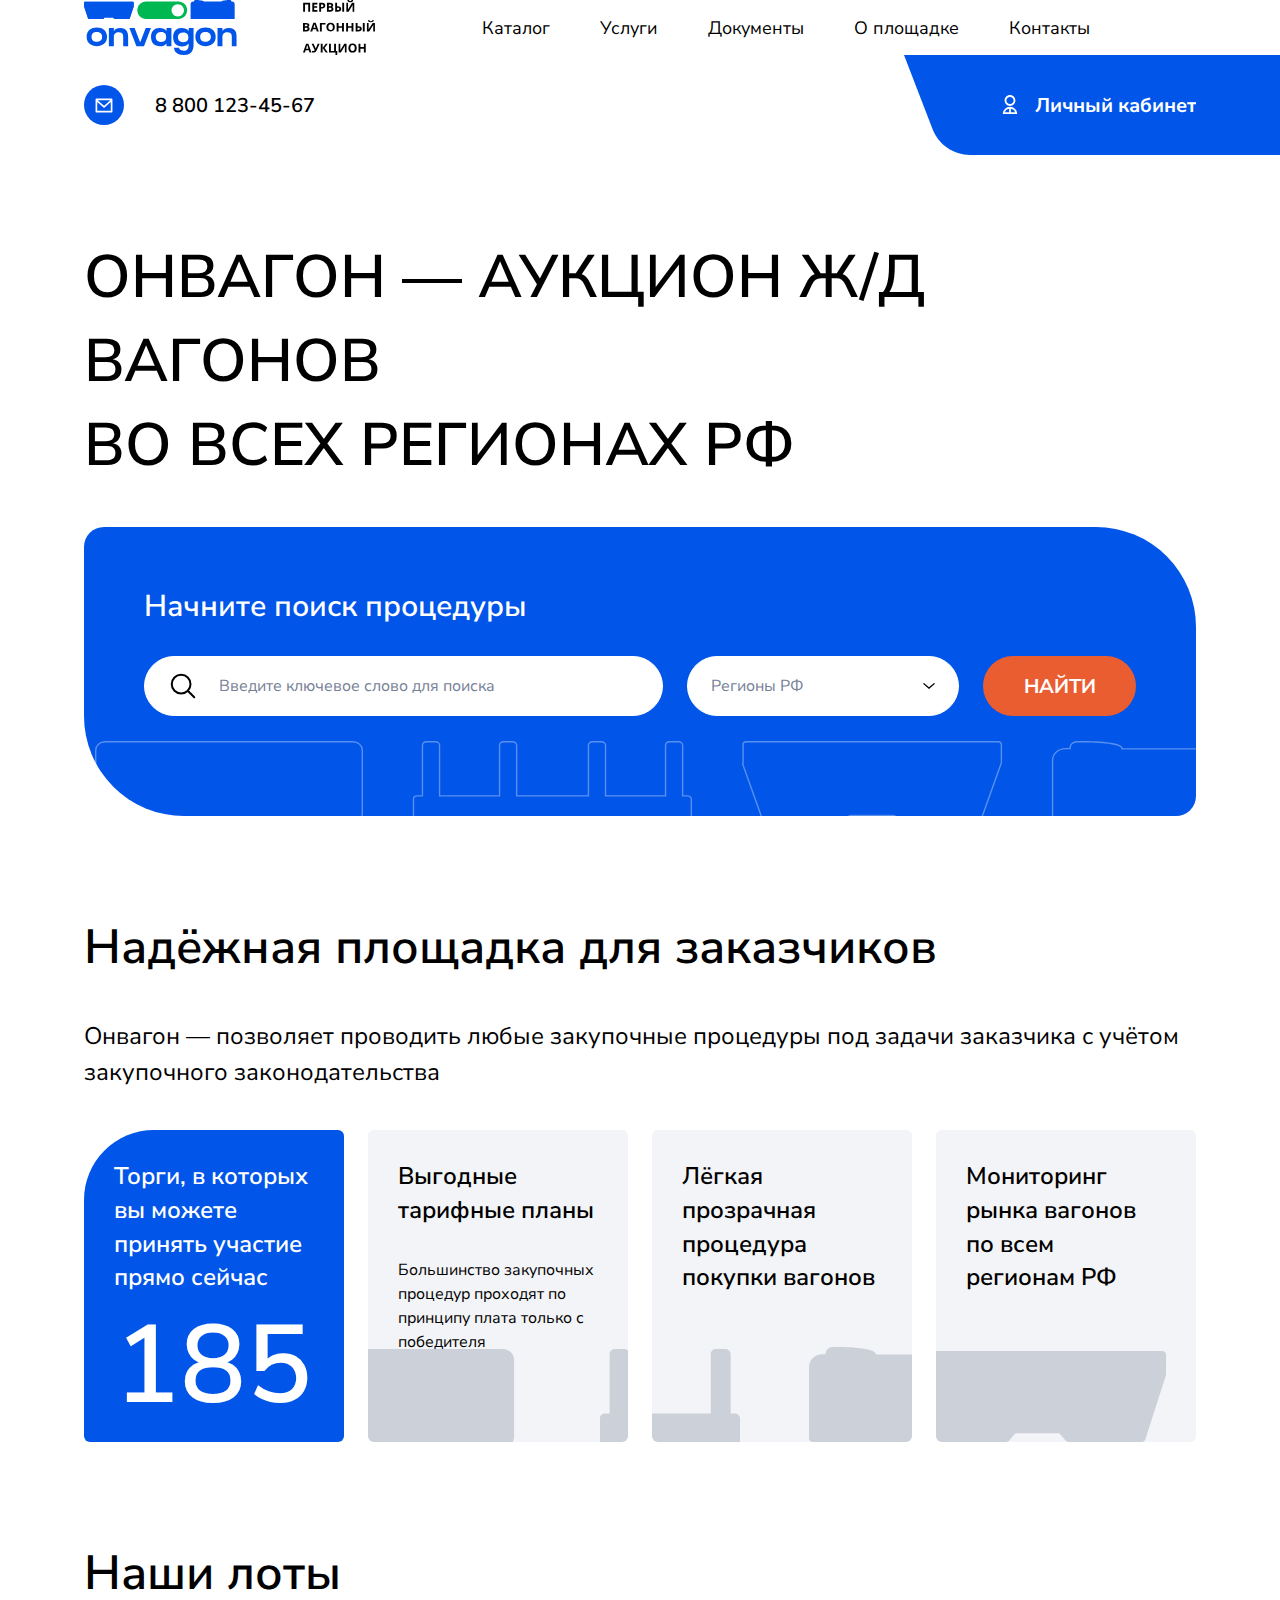
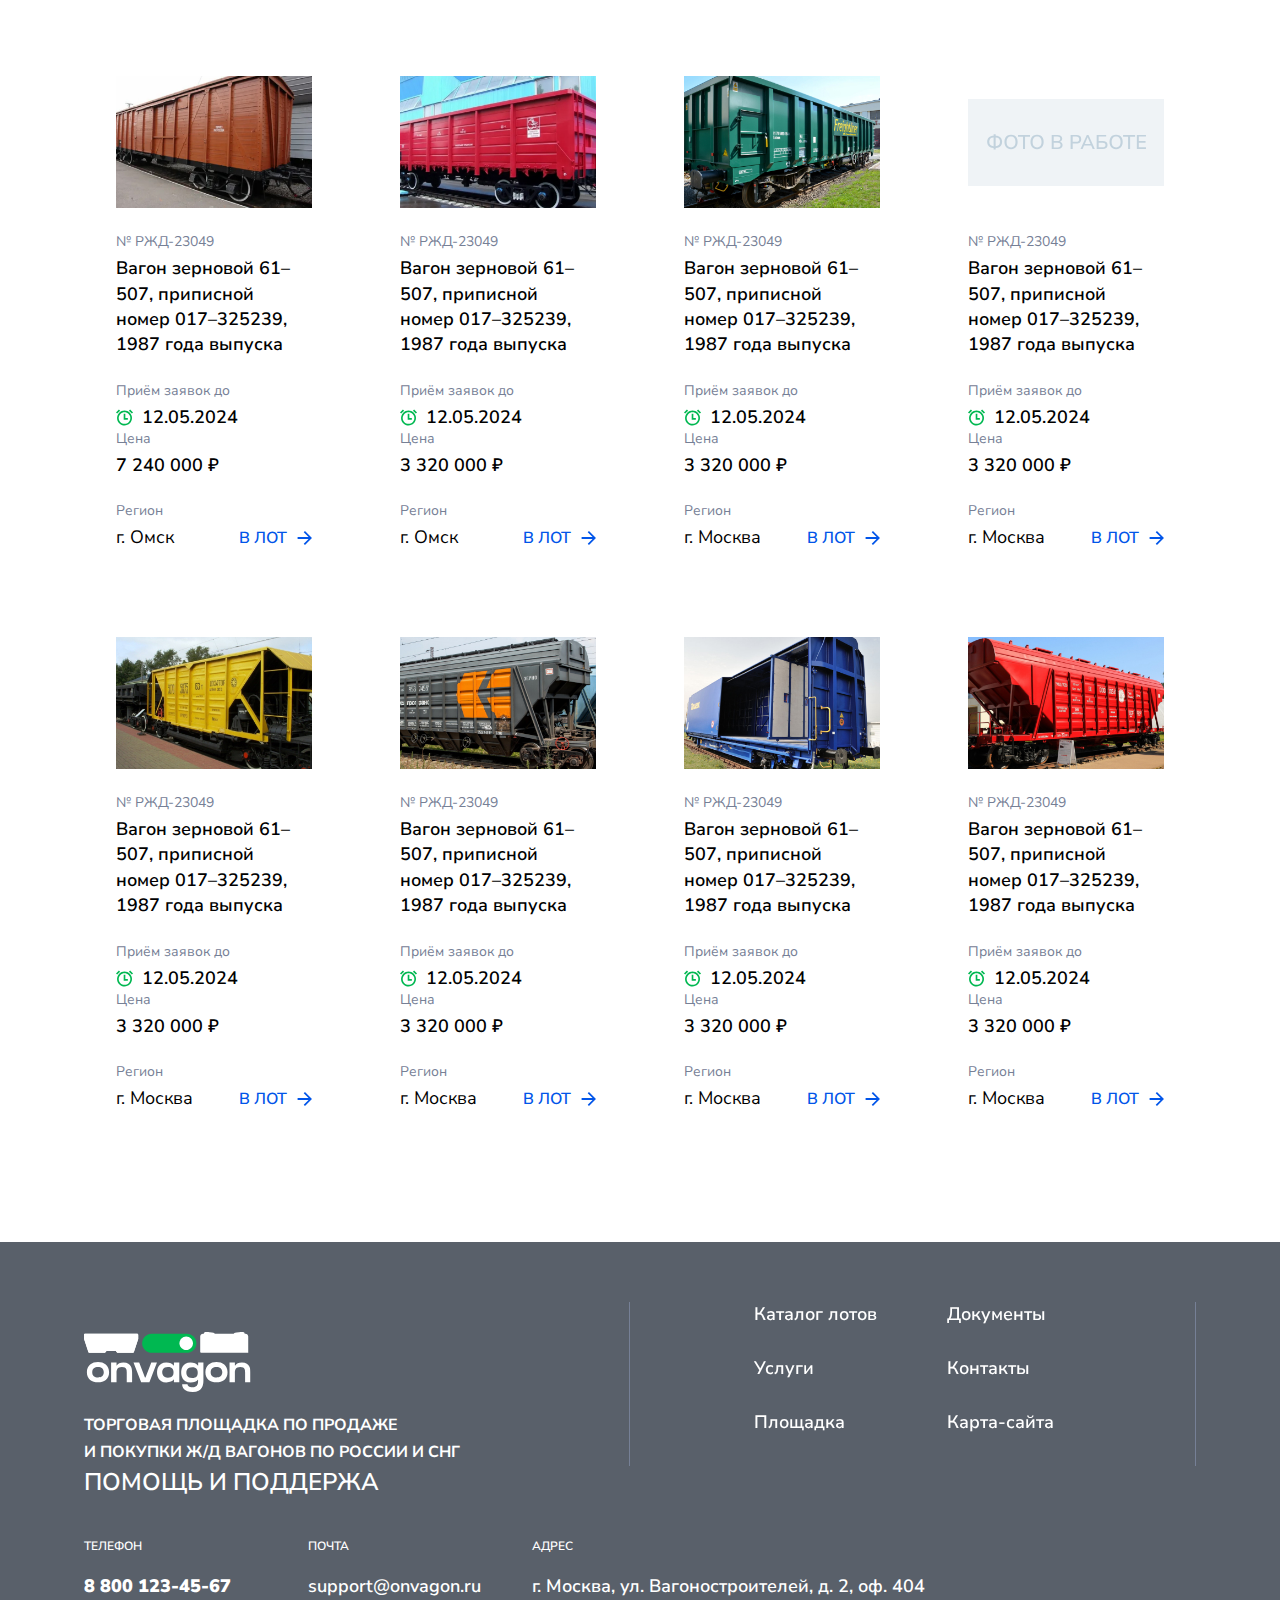
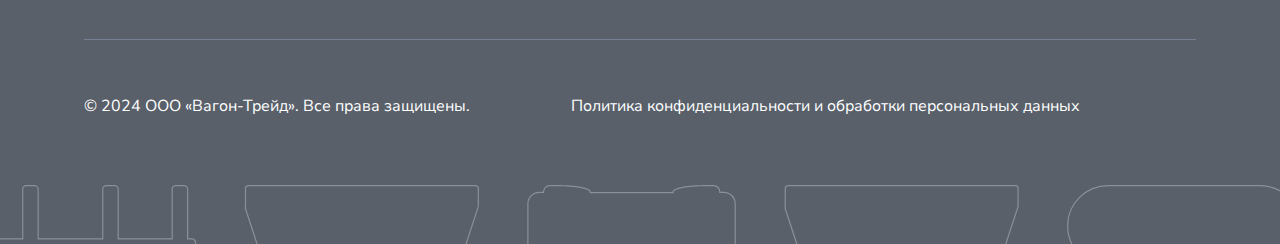
==== commit de46e0d5: "Update" ====
--- a/index.html
+++ b/index.html
@@ -125,19 +125,23 @@
 									<div class="field">
 										<svg class="icon"><use xlink:href="images/sprite.svg#ic_search"></use></svg>
 
-										<input type="text" name="" value="" class="input" placeholder="Введите ключевое слово для поиска">
+										<input type="text" name="" value="" class="input">
+
+										<div class="label">Введите ключевое слово для поиска</div>
 									</div>
 								</div>
 
 								<div class="line region">
 									<div class="field">
-										<select name="">
-											<option value="1" selected>Регионы РФ</option>
-											<option value="2">Регионы РФ</option>
-											<option value="3">Регионы РФ</option>
+										<select name="" data-placeholder=" ">
+											<option value="1">Вариант 1</option>
+											<option value="2">Вариант 2</option>
+											<option value="3">Вариант 3</option>
 										</select>
 
 										<svg class="arr" width="12" height="6"><use xlink:href="images/sprite.svg#ic_arr_ver"></use></svg>
+
+										<div class="label">Регионы РФ</div>
 									</div>
 								</div>
 
--- a/css/styles.css
+++ b/css/styles.css
@@ -144,7 +144,7 @@
 
 html.custom_scroll ::-webkit-scrollbar-thumb
 {
-    background-color: #343448;
+    background-color: #0155e9;
 }
 
 
@@ -873,6 +873,37 @@
 }
 
 
+.form .columns
+{
+    display: flex;
+    align-content: flex-start;
+    align-items: flex-start;
+    flex-wrap: wrap;
+    justify-content: flex-start;
+
+    margin-left: calc(var(--form_columns_offset) * -1);
+
+    --form_columns_offset: 24px;
+}
+
+.form .columns > *
+{
+    width: calc(50% - var(--form_columns_offset));
+    margin-left: var(--form_columns_offset);
+}
+
+
+.form .columns > *.width1of3
+{
+    width: calc(33.333% - var(--form_columns_offset));
+}
+
+.form .columns > *.width2of3
+{
+    width: calc(66.666% - var(--form_columns_offset));
+}
+
+
 .form .line
 {
     margin-bottom: 40px;
@@ -882,6 +913,18 @@
 .form .field
 {
     position: relative;
+}
+
+.form .field.small
+{
+    width: 337px;
+    max-width: 100%;
+}
+
+
+.form .field + .field
+{
+    margin-top: 20px;
 }
 
 
@@ -912,7 +955,7 @@
 
     width: 100%;
     height: 60px;
-    padding: 0 23px;
+    padding: 17px 23px 0;
 
     transition: border-color .2s linear;
 
@@ -933,41 +976,19 @@
 }
 
 
-.form .input:focus
-{
-    border-color: var(--form_focus_color);
-}
-
-
-.form select
-{
-    display: none;
-}
-
-
-.form .nice-select
-{
-    position: relative;
-
-    display: block;
-
-    cursor: pointer;
-}
-
-
-.form .nice-select .current
-{
-    line-height: 58px;
-
-    display: block;
-    overflow: hidden;
-
-    height: 60px;
-    padding: 0 43px 0 23px;
-
-    cursor: pointer;
-    white-space: nowrap;
-    text-overflow: ellipsis;
+.form textarea
+{
+    font-family: var(--font_family);
+    font-size: var(--font_size);
+
+    display: block;
+
+    width: 100%;
+    height: 120px;
+    padding: 29px 23px 0;
+
+    resize: none;
+    transition: border-color .2s linear;
 
     color: var(--text_color);
     border: 1px solid var(--form_border_color);
@@ -975,6 +996,131 @@
     background: var(--form_bg_color);
 }
 
+.form textarea::-webkit-scrollbar
+{
+    width: 5px;
+    height: 5px;
+}
+
+
+.form .label
+{
+    position: absolute;
+    top: 1px;
+    left: 1px;
+
+    display: flex;
+    align-content: center;
+    align-items: center;
+    flex-wrap: wrap;
+    justify-content: flex-start;
+
+    width: calc(100% - 2px);
+    height: 58px;
+    padding: 0 23px;
+
+    transition: .2s linear;
+    pointer-events: none;
+
+    color: var(--form_placeholder_color);
+}
+
+.form .icon ~ .label
+{
+    padding-left: 74px;
+}
+
+
+.form .input:focus
+{
+    border-color: var(--form_focus_color);
+}
+
+
+.form .input:focus ~ .label,
+.form .input.active ~ .label,
+.form textarea:focus ~ .label,
+.form textarea.active ~ .label,
+.form select.selected ~ .label,
+.form .nice-select.open ~ .label
+{
+    font-size: 13px;
+
+    height: 28px;
+    padding-top: 10px;
+
+    border-radius: var(--form_border_radius);
+    background: #fff;
+}
+
+
+.form .toggle_type
+{
+    position: absolute;
+    z-index: 5;
+    top: 0;
+    right: 24px;
+    bottom: 0;
+
+    display: flex;
+    align-content: center;
+    align-items: center;
+    flex-wrap: wrap;
+    justify-content: center;
+
+    width: 24px;
+    height: 24px;
+    margin: auto 0;
+
+    color: #768096;
+}
+
+
+.form .toggle_type svg
+{
+    display: block;
+
+    width: 24px;
+    height: 24px;
+}
+
+
+.form select
+{
+    display: none;
+}
+
+
+.form .nice-select
+{
+    position: relative;
+
+    display: block;
+
+    cursor: pointer;
+}
+
+
+.form .nice-select .current
+{
+    line-height: 41px;
+
+    display: block;
+    overflow: hidden;
+
+    height: 60px;
+    padding: 17px 43px 0 23px;
+
+    cursor: pointer;
+    white-space: nowrap;
+    text-overflow: ellipsis;
+
+    color: var(--text_color);
+    border: 1px solid var(--form_border_color);
+    border-radius: var(--form_border_radius);
+    background: var(--form_bg_color);
+}
+
 .form select.selected + .nice-select .current
 {
     color: var(--text_color);
@@ -1049,6 +1195,7 @@
 .form .nice-select + .arr
 {
     position: absolute;
+    z-index: 7;
     top: 0;
     right: 24px;
     bottom: 0;
@@ -1076,6 +1223,269 @@
 }
 
 
+.form .file .field
+{
+    display: flex;
+    align-content: center;
+    align-items: center;
+    flex-wrap: wrap;
+    justify-content: flex-start;
+
+    min-height: 90px;
+    padding: 24px;
+
+    border-radius: 6px;
+    background: #f3f4f7;
+}
+
+
+.form .file .label
+{
+    position: relative;
+
+    width: 340px;
+    max-width: 100%;
+    height: auto;
+    padding: 0;
+
+    color: var(--text_color);
+}
+
+
+.form .file .selected
+{
+    display: flex;
+    align-content: center;
+    align-items: center;
+    flex-wrap: wrap;
+    justify-content: space-between;
+
+    width: 299px;
+    max-width: 100%;
+    margin-left: auto;
+}
+
+
+.form .file .selected .icon
+{
+    display: block;
+
+    width: 30px;
+    height: 30px;
+
+    color: #cc3131;
+}
+
+
+.form .file .selected .name
+{
+    align-self: center;
+
+    width: calc(100% - 38px);
+}
+
+
+.form .file .selected .delete_btn
+{
+    margin-left: 38px;
+
+    color: #768096;
+}
+
+
+.form .file input
+{
+    display: none;
+}
+
+
+.form .file label
+{
+    font-weight: 600;
+
+    display: flex;
+    align-content: center;
+    align-items: center;
+    flex-wrap: wrap;
+    justify-content: flex-start;
+
+    cursor: pointer;
+
+    color: #0155e9;
+}
+
+
+.form .file label .icon
+{
+    display: block;
+
+    width: 30px;
+    height: 30px;
+    margin-right: 8px;
+}
+
+
+.form .gallery
+{
+    padding: 40px;
+
+    border-radius: 6px;
+    background: #f3f4f7;
+}
+
+
+.form .gallery .row
+{
+    margin-bottom: -24px;
+    margin-left: -24px;
+}
+
+
+.form .gallery .row > *
+{
+    width: 150px;
+    max-width: 100%;
+    margin-bottom: 24px;
+    margin-left: 24px;
+}
+
+
+.form .gallery .thumb
+{
+    position: relative;
+
+    padding-bottom: 73.333%;
+
+    background: #ddd;
+}
+
+
+.form .gallery .thumb img
+{
+    position: absolute;
+    z-index: 1;
+    top: 0;
+    left: 0;
+
+    display: block;
+
+    width: 100%;
+    height: 100%;
+
+    object-fit: cover;
+}
+
+
+.form .gallery .delete_btn
+{
+    display: flex;
+    align-content: center;
+    align-items: center;
+    flex-wrap: wrap;
+    justify-content: center;
+
+    margin: 10px auto 0;
+
+    color: #768096;
+}
+
+
+.form .gallery .delete_btn .icon
+{
+    display: block;
+
+    width: 20px;
+    height: 20px;
+    margin-right: 5px;
+}
+
+
+.form .gallery .file
+{
+    margin-top: 40px;
+}
+
+
+.form .gallery .file label
+{
+    margin: 0;
+}
+
+
+.form .checkbox
+{
+    position: relative;
+
+    display: flex;
+    align-content: center;
+    align-items: center;
+    flex-wrap: wrap;
+    justify-content: flex-start;
+
+    min-height: 30px;
+    padding-left: 46px;
+
+    cursor: pointer;
+}
+
+
+.form .checkbox input
+{
+    display: none;
+}
+
+
+.form .checkbox .check
+{
+    position: absolute;
+    top: 0;
+    left: 0;
+
+    display: flex;
+    align-content: center;
+    align-items: center;
+    flex-wrap: wrap;
+    justify-content: center;
+
+    width: 30px;
+    height: 30px;
+
+    transition: .2s linear;
+
+    color: #fff;
+    border: 1px solid var(--form_border_color);
+    border-radius: 6px;
+    background: var(--form_bg_color);
+}
+
+
+.form .checkbox .check svg
+{
+    display: block;
+
+    width: 17px;
+    height: 12px;
+
+    content: '';
+    transition: opacity .2s linear;
+
+    opacity: 0;
+}
+
+
+.form .checkbox input:checked ~ .check
+{
+    border-color: #0155e9;
+    background: #0155e9;
+}
+
+
+.form .checkbox input:checked ~ .check svg
+{
+    opacity: 1;
+}
+
+
 .form .submit_btn
 {
     font-size: 20px;
@@ -1089,7 +1499,7 @@
     text-transform: uppercase;
 
     color: #fff;
-    border-radius: 50px;
+    border-radius: var(--form_border_radius);
     background: #ea5d31;
 }
 
@@ -2422,6 +2832,164 @@
 
 
 
+.lk_info .form:not(.filter)
+{
+    width: 864px;
+    max-width: 100%;
+    margin: 0 auto;
+    padding-bottom: 20px;
+
+    --form_border_color: #bdc4d5;
+    --form_focus_color: #bdc4d5;
+    --form_border_radius: 6px;
+}
+
+
+.lk_info .form:not(.filter) .section + .section
+{
+    margin-top: 90px;
+}
+
+
+.lk_info .form:not(.filter) .title
+{
+    font-size: 30px;
+    font-weight: 600;
+
+    margin-bottom: 40px;
+}
+
+
+.lk_info .form:not(.filter) .nice-select-dropdown
+{
+    border-radius: 6px;
+}
+
+
+.lk_info .form:not(.filter) .submit
+{
+    padding-top: 50px;
+}
+
+
+.lk_info .form:not(.filter) .submit_btn
+{
+    font-size: 18px;
+
+    width: auto;
+    padding: 0 60px;
+
+    background: #00b851;
+}
+
+
+.lk_info .form:not(.filter) .submit.small
+{
+    padding: 0;
+}
+
+
+.lk_info .form:not(.filter) .submit.small .submit_btn
+{
+    width: 337px;
+    max-width: 100%;
+    padding: 0 40px;
+}
+
+
+
+/*--------------
+    Register
+--------------*/
+.register
+{
+    margin-bottom: 150px;
+}
+
+
+.register .data
+{
+    width: 1160px;
+    max-width: 100%;
+    margin: 0 auto;
+}
+
+
+.register .form
+{
+    --form_border_color: #bdc4d5;
+    --form_focus_color: #bdc4d5;
+    --form_border_radius: 6px;
+}
+
+
+.register .form .block
+{
+    margin: 0;
+    padding: 40px 148px 20px;
+
+    border-radius: 6px;
+    background: #fff;
+}
+
+.register .form .block + .block
+{
+    margin-top: 40px;
+}
+
+
+.register .form .section + .section
+{
+    margin-top: 90px;
+}
+
+
+.register .form .title
+{
+    font-size: 30px;
+    font-weight: 600;
+
+    margin-bottom: 40px;
+}
+
+
+.register .form .section .row
+{
+    margin-left: -24px;
+}
+
+
+.register .form .section .row > *
+{
+    max-width: calc(100% - 24px);
+    margin-left: 24px;
+}
+
+
+.register .form .nice-select-dropdown
+{
+    border-radius: 6px;
+}
+
+
+.register .form .submit
+{
+    padding-top: 50px;
+}
+
+
+.register .form .submit_btn
+{
+    font-size: 18px;
+
+    width: auto;
+    padding: 0 60px;
+
+    background: #00b851;
+}
+
+
+
 /*------------
     Footer
 ------------*/
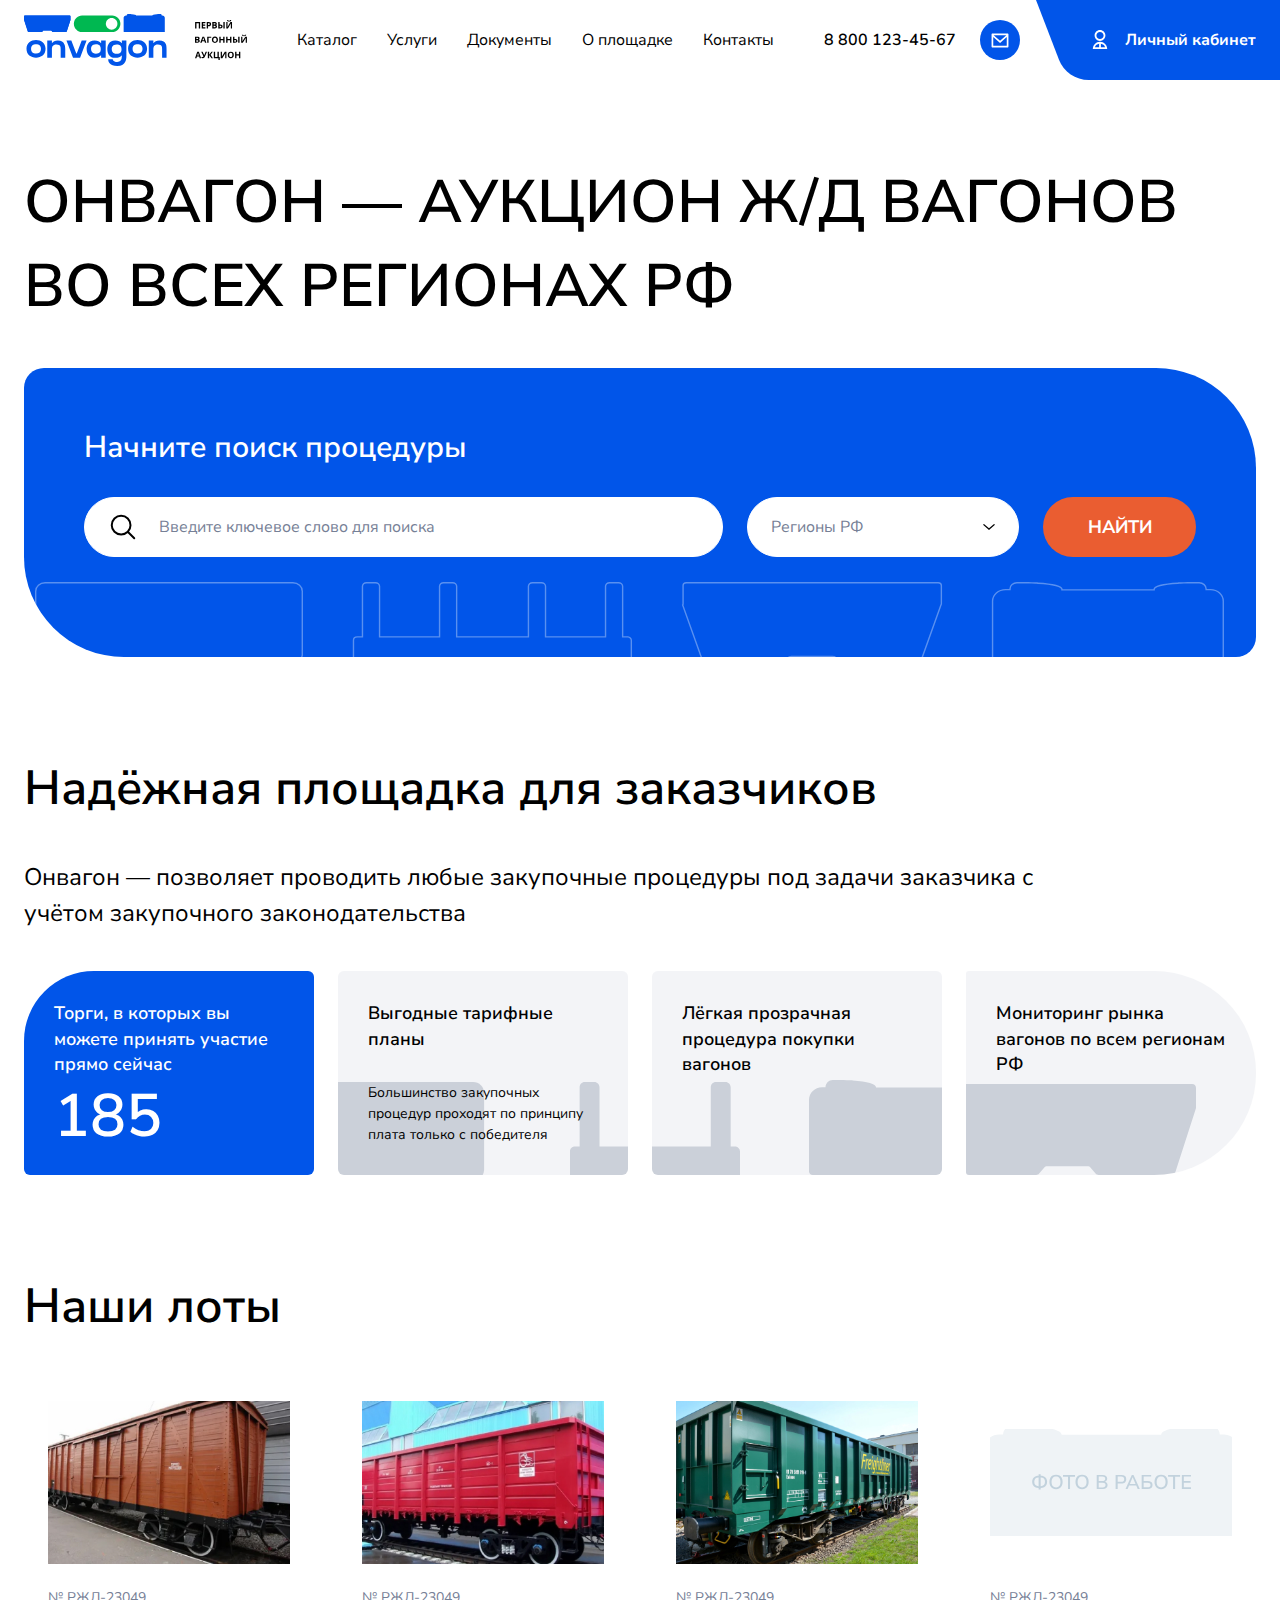
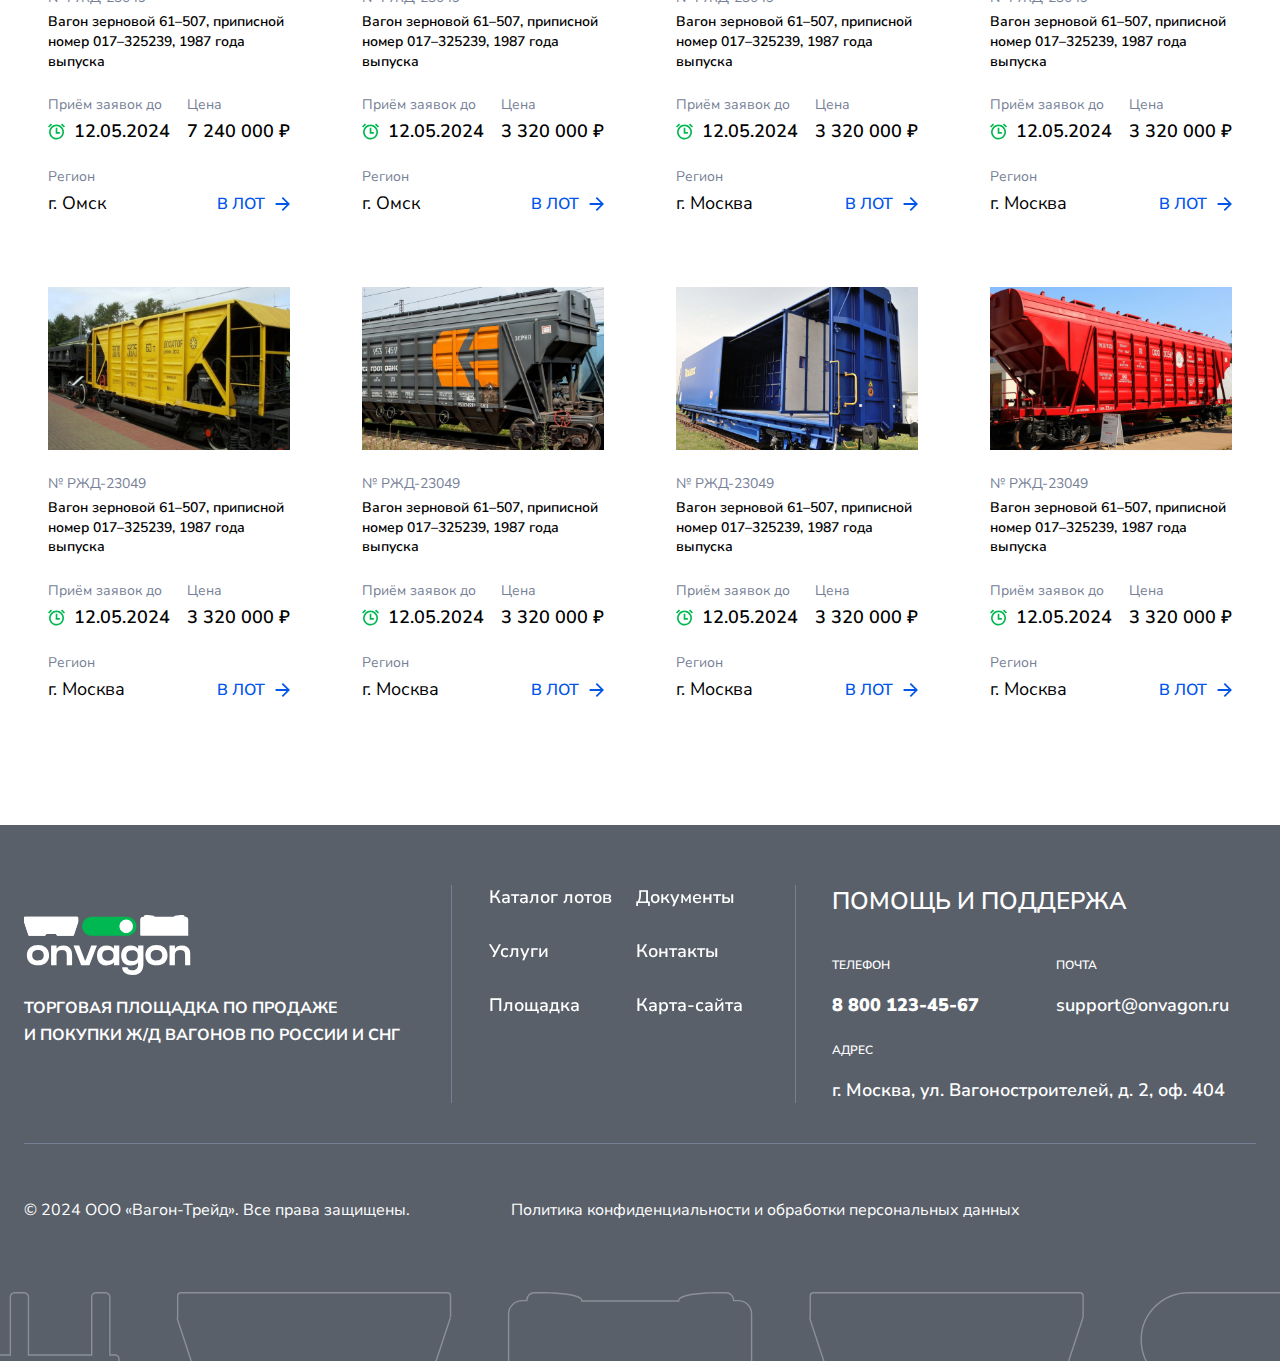
==== commit 5546f2a0: "Update" ====
--- a/index.html
+++ b/index.html
@@ -32,8 +32,11 @@
 		<link rel="stylesheet" href="css/swiper-bundle.min.css" async>
 		<link rel="stylesheet" href="css/swiper.css" async>
 		<link rel="stylesheet" href="css/fancybox.css" async>
+		<link rel="stylesheet" href="css/ion.rangeSlider.css" async>
 		<link rel="stylesheet" href="css/styles.css" async>
 
+		<link rel="stylesheet" href="css/response_1899.css" media="print, (max-width: 1899px)" async>
+		<link rel="stylesheet" href="css/response_1439.css" media="print, (max-width: 1439px)" async>
 		<link rel="stylesheet" href="css/response_1279.css" media="print, (max-width: 1279px)" async>
 		<link rel="stylesheet" href="css/response_1023.css" media="print, (max-width: 1023px)" async>
 		<link rel="stylesheet" href="css/response_767.css" media="print, (max-width: 767px)" async>
@@ -102,13 +105,23 @@
 
 				<section class="mob_header">
 					<div class="cont row">
-						<div class="logo">
-							<img src="images/logo.svg" alt="">
-						</div>
-
 						<button class="mob_menu_btn">
 							<span></span>
 						</button>
+
+						<div class="logo">
+							<img src="images/logo.svg" alt="">
+						</div>
+
+						<button class="search_btn">
+							<svg class="icon"><use xlink:href="images/sprite.svg#ic_search"></use></svg>
+						</button>
+
+						<div class="account">
+							<a href="/">
+								<svg class="icon"><use xlink:href="images/sprite.svg#ic_user"></use></svg>
+							</a>
+						</div>
 					</div>
 				</section>
 
@@ -560,7 +573,7 @@
 							<img src="images/logo_white.svg" alt="">
 						</div>
 
-						<div class="desc">Торговая площадка по продаже<br> и покупки ж/д вагонов по России и СНГ</div>
+						<div class="desc">Торговая площадка по&nbsp;продаже<br> и&nbsp;покупки ж/д вагонов по&nbsp;России и&nbsp;СНГ</div>
 					</div>
 
 					<div class="sep"></div>
@@ -620,6 +633,8 @@
 
 				<img src="images/bg_footer.svg" alt="" loading="lazy" class="bg">
 			</footer>
+
+			<div class="overlay"></div>
 		</div>
 
 
@@ -630,6 +645,8 @@
 		<script src="js/fancybox.js"></script>
 		<script src="js/imask.js"></script>
 		<script src="js/nice-select2.js"></script>
+		<script src="js/ion.rangeSlider.min.js"></script>
+		<script src="js/countdown.js"></script>
 		<script src="js/scripts.js"></script>
 	</body>
 </html>--- a/css/ion.rangeSlider.css
+++ b/css/ion.rangeSlider.css
@@ -0,0 +1,940 @@
+/**
+Ion.RangeSlider, 2.3.1
+© Denis Ineshin, 2010 - 2019, IonDen.com
+Build date: 2019-12-19 16:51:02
+*/
+.irs
+{
+    position: relative;
+
+    display: block;
+
+    margin-top: 17px;
+
+    -webkit-user-select: none;
+       -moz-user-select: none;
+        -ms-user-select: none;
+            user-select: none;
+
+    -webkit-touch-callout: none;
+     -khtml-user-select: none;
+}
+
+.irs .irs
+{
+    margin: 0;
+}
+
+.irs-line
+{
+    position: relative;
+
+    display: block;
+    overflow: hidden;
+
+    outline: none !important;
+}
+.irs-bar
+{
+    position: absolute;
+    left: 0;
+
+    display: block;
+
+    width: 0;
+}
+.irs-shadow
+{
+    position: absolute;
+    left: 0;
+
+    display: none;
+
+    width: 0;
+}
+.irs-handle
+{
+    position: absolute;
+    z-index: 1;
+
+    display: block;
+
+    box-sizing: border-box;
+
+    cursor: default;
+}
+.irs-handle.type_last
+{
+    z-index: 2;
+}
+.irs-min,
+.irs-max
+{
+    position: absolute;
+
+    display: block;
+
+    cursor: default;
+}
+.irs-min
+{
+    left: 0;
+}
+.irs-max
+{
+    right: 0;
+}
+.irs-from,
+.irs-to,
+.irs-single
+{
+    position: absolute;
+    top: 0;
+    left: 0;
+
+    display: block;
+
+    cursor: default;
+    white-space: nowrap;
+}
+.irs-grid
+{
+    position: absolute;
+    bottom: 0;
+    left: 0;
+
+    display: none;
+
+    width: 100%;
+    height: 20px;
+}
+.irs-with-grid .irs-grid
+{
+    display: block;
+}
+.irs-grid-pol
+{
+    position: absolute;
+    top: 0;
+    left: 0;
+
+    width: 1px;
+    height: 8px;
+
+    background: #000;
+}
+.irs-grid-pol.small
+{
+    height: 4px;
+}
+.irs-grid-text
+{
+    font-size: 9px;
+    line-height: 9px;
+
+    position: absolute;
+    bottom: 0;
+    left: 0;
+
+    padding: 0 3px;
+
+    text-align: center;
+    white-space: nowrap;
+
+    color: #000;
+}
+.irs-disable-mask
+{
+    position: absolute;
+    z-index: 2;
+    top: 0;
+    left: -1%;
+
+    display: block;
+
+    width: 102%;
+    height: 100%;
+
+    cursor: default;
+
+    background: rgba(0, 0, 0, 0);
+}
+.lt-ie9 .irs-disable-mask
+{
+    cursor: not-allowed;
+
+    background: #000;
+
+    filter: alpha(opacity=0);
+}
+.irs-disabled
+{
+    opacity: .4;
+}
+.irs-hidden-input
+{
+    font-size: 0 !important;
+    line-height: 0 !important;
+
+    position: absolute !important;
+    z-index: -9999 !important;
+    top: 0 !important;
+    left: 0 !important;
+
+    display: block !important;
+    overflow: hidden;
+
+    width: 0 !important;
+    height: 0 !important;
+    margin: 0 !important;
+    padding: 0 !important;
+
+    border-style: solid !important;
+    border-color: transparent !important;
+    outline: none !important;
+    background: none !important;
+}
+.irs--flat
+{
+    height: 2px;
+}
+.irs--flat.irs-with-grid
+{
+    height: 60px;
+}
+.irs--flat .irs-line
+{
+    top: 0;
+
+    height: 3px;
+
+    border-radius: 0;
+    background-color: #0155E9;
+}
+.irs--flat .irs-bar
+{
+    top: 0;
+
+    height: 3px;
+
+    background-color: #0155E9;
+}
+.irs--flat .irs-bar--single
+{
+    border-radius: 4px 0 0 4px;
+}
+.irs--flat .irs-shadow
+{
+    bottom: 16px;
+
+    height: 1px;
+
+    background-color: #e1e4e9;
+}
+
+.irs--flat .irs-handle
+{
+    top: -11px;
+
+    width: 24px;
+    height: 24px;
+
+    cursor: pointer;
+
+    border-radius: 50%;
+    background-color: #0155E9;
+}
+
+.irs--flat .irs-handle:before
+{
+    position: absolute;
+    top: 50%;
+    left: 50%;
+
+    display: block;
+
+    width: calc(100% + 20px);
+    height: calc(100% + 20px);
+
+    content: '';
+    transform: translate(-50%, -50%);
+}
+
+.irs--flat .irs-min,
+.irs--flat .irs-max
+{
+    font-size: 10px;
+    line-height: 1.333;
+
+    top: 0;
+
+    display: none !important;
+
+    padding: 1px 3px;
+
+    color: #999;
+    border-radius: 4px;
+    background-color: #e1e4e9;
+    text-shadow: none;
+}
+.irs--flat .irs-from,
+.irs--flat .irs-to,
+.irs--flat .irs-single
+{
+    font-size: 10px;
+    line-height: 1.333;
+
+    display: none !important;
+
+    padding: 1px 5px;
+
+    color: white;
+    border-radius: 4px;
+    background-color: #ed5565;
+    text-shadow: none;
+}
+.irs--flat .irs-from:before,
+.irs--flat .irs-to:before,
+.irs--flat .irs-single:before
+{
+    position: absolute;
+    bottom: -6px;
+    left: 50%;
+
+    display: block;
+    overflow: hidden;
+
+    width: 0;
+    height: 0;
+    margin-left: -3px;
+
+    content: '';
+
+    border: 3px solid transparent;
+    border-top-color: #ed5565;
+}
+.irs--flat .irs-grid-pol
+{
+    background-color: #e1e4e9;
+}
+.irs--flat .irs-grid-text
+{
+    color: #999;
+}
+.irs--big
+{
+    height: 55px;
+}
+.irs--big.irs-with-grid
+{
+    height: 70px;
+}
+.irs--big .irs-line
+{
+    top: 33px;
+
+    height: 12px;
+
+    border: 1px solid #ccc;
+    border-radius: 12px;
+    background: linear-gradient(to bottom, #ddd -50%, white 150%);
+    background-color: white;
+}
+.irs--big .irs-bar
+{
+    top: 33px;
+
+    height: 12px;
+
+    border: 1px solid #428bca;
+    background: linear-gradient(to bottom, #fff 0%, #428bca 30%, #b9d4ec 100%);
+    background-color: #92bce0;
+    box-shadow: inset 0 0 1px 1px rgba(255, 255, 255, .5);
+}
+.irs--big .irs-bar--single
+{
+    border-radius: 12px 0 0 12px;
+}
+.irs--big .irs-shadow
+{
+    bottom: 16px;
+
+    height: 1px;
+
+    background-color: rgba(66, 139, 202, .5);
+}
+.irs--big .irs-handle
+{
+    top: 25px;
+
+    width: 30px;
+    height: 30px;
+
+    border: 1px solid rgba(0, 0, 0, .3);
+    border-radius: 30px;
+    background: linear-gradient(to bottom, white 0%, #b4b9be 30%, white 100%);
+    background-color: #cbcfd5;
+    box-shadow: 1px 1px 2px rgba(0, 0, 0, .2), inset 0 0 3px 1px white;
+}
+.irs--big .irs-handle.state_hover,
+.irs--big .irs-handle:hover
+{
+    border-color: rgba(0, 0, 0, .45);
+    background: linear-gradient(to bottom, white 0%, #919ba5 30%, white 100%);
+    background-color: #939ba7;
+}
+.irs--big .irs-min,
+.irs--big .irs-max
+{
+    top: 0;
+
+    padding: 1px 5px;
+
+    color: white;
+    border-radius: 3px;
+    background-color: #9f9f9f;
+    text-shadow: none;
+}
+.irs--big .irs-from,
+.irs--big .irs-to,
+.irs--big .irs-single
+{
+    padding: 1px 5px;
+
+    color: white;
+    border-radius: 3px;
+    background: linear-gradient(to bottom, #428bca 0%, #3071a9 100%);
+    background-color: #428bca;
+    text-shadow: none;
+}
+.irs--big .irs-grid-pol
+{
+    background-color: #428bca;
+}
+.irs--big .irs-grid-text
+{
+    color: #428bca;
+}
+.irs--modern
+{
+    height: 55px;
+}
+.irs--modern.irs-with-grid
+{
+    height: 55px;
+}
+.irs--modern .irs-line
+{
+    top: 25px;
+
+    height: 5px;
+
+    border: 1px solid #a3adc1;
+    border-bottom-width: 0;
+    border-radius: 5px;
+    background: linear-gradient(to bottom, #e0e4ea 0%, #d1d6e0 100%);
+    background-color: #d1d6e0;
+}
+.irs--modern .irs-bar
+{
+    top: 25px;
+
+    height: 5px;
+
+    background: #20b426;
+    background: linear-gradient(to bottom, #20b426 0%, #18891d 100%);
+}
+.irs--modern .irs-bar--single
+{
+    border-radius: 5px 0 0 5px;
+}
+.irs--modern .irs-shadow
+{
+    bottom: 21px;
+
+    height: 1px;
+
+    background-color: rgba(209, 214, 224, .5);
+}
+.irs--modern .irs-handle
+{
+    top: 37px;
+
+    width: 12px;
+    height: 13px;
+
+    border: 1px solid #a3adc1;
+    border-top-width: 0;
+    border-radius: 0 0 3px 3px;
+    box-shadow: 1px 1px 1px rgba(0, 0, 0, .1);
+}
+.irs--modern .irs-handle > i:nth-child(1)
+{
+    position: absolute;
+    top: -4px;
+    left: 1px;
+
+    display: block;
+
+    width: 6px;
+    height: 6px;
+
+    transform: rotate(45deg);
+
+    border: 1px solid #a3adc1;
+    background: white;
+}
+.irs--modern .irs-handle > i:nth-child(2)
+{
+    position: absolute;
+    top: 0;
+    left: 0;
+
+    display: block;
+
+    box-sizing: border-box;
+    width: 10px;
+    height: 12px;
+
+    border-radius: 0 0 3px 3px;
+    background: #e9e6e6;
+    background: linear-gradient(to bottom, white 0%, #e9e6e6 100%);
+}
+.irs--modern .irs-handle > i:nth-child(3)
+{
+    position: absolute;
+    top: 3px;
+    left: 3px;
+
+    display: block;
+
+    box-sizing: border-box;
+    width: 4px;
+    height: 5px;
+
+    border-right: 1px solid #a3adc1;
+    border-left: 1px solid #a3adc1;
+}
+.irs--modern .irs-handle.state_hover,
+.irs--modern .irs-handle:hover
+{
+    border-color: #7685a2;
+    background: #c3c7cd;
+    background: linear-gradient(to bottom, #fff 0%, #919ba5 30%, #fff 100%);
+}
+.irs--modern .irs-handle.state_hover > i:nth-child(1),
+.irs--modern .irs-handle:hover > i:nth-child(1)
+{
+    border-color: #7685a2;
+}
+.irs--modern .irs-handle.state_hover > i:nth-child(3),
+.irs--modern .irs-handle:hover > i:nth-child(3)
+{
+    border-color: #48536a;
+}
+.irs--modern .irs-min,
+.irs--modern .irs-max
+{
+    font-size: 10px;
+    line-height: 1.333;
+
+    top: 0;
+
+    padding: 1px 5px;
+
+    color: white;
+    border-radius: 5px;
+    background-color: #d1d6e0;
+    text-shadow: none;
+}
+.irs--modern .irs-from,
+.irs--modern .irs-to,
+.irs--modern .irs-single
+{
+    font-size: 10px;
+    line-height: 1.333;
+
+    padding: 1px 5px;
+
+    color: white;
+    border-radius: 5px;
+    background-color: #20b426;
+    text-shadow: none;
+}
+.irs--modern .irs-from:before,
+.irs--modern .irs-to:before,
+.irs--modern .irs-single:before
+{
+    position: absolute;
+    bottom: -6px;
+    left: 50%;
+
+    display: block;
+    overflow: hidden;
+
+    width: 0;
+    height: 0;
+    margin-left: -3px;
+
+    content: '';
+
+    border: 3px solid transparent;
+    border-top-color: #20b426;
+}
+.irs--modern .irs-grid
+{
+    height: 25px;
+}
+.irs--modern .irs-grid-pol
+{
+    background-color: #dedede;
+}
+.irs--modern .irs-grid-text
+{
+    font-size: 13px;
+
+    color: silver;
+}
+.irs--sharp
+{
+    font-size: 12px;
+    line-height: 1;
+
+    height: 50px;
+}
+.irs--sharp.irs-with-grid
+{
+    height: 57px;
+}
+.irs--sharp .irs-line
+{
+    top: 30px;
+
+    height: 2px;
+
+    border-radius: 2px;
+    background-color: black;
+}
+.irs--sharp .irs-bar
+{
+    top: 30px;
+
+    height: 2px;
+
+    background-color: #ee22fa;
+}
+.irs--sharp .irs-bar--single
+{
+    border-radius: 2px 0 0 2px;
+}
+.irs--sharp .irs-shadow
+{
+    bottom: 21px;
+
+    height: 1px;
+
+    background-color: rgba(0, 0, 0, .5);
+}
+.irs--sharp .irs-handle
+{
+    top: 25px;
+
+    width: 10px;
+    height: 10px;
+
+    background-color: #a804b2;
+}
+.irs--sharp .irs-handle > i:first-child
+{
+    position: absolute;
+    top: 100%;
+    left: 0;
+
+    display: block;
+
+    width: 0;
+    height: 0;
+
+    border: 5px solid transparent;
+    border-top-color: #a804b2;
+}
+.irs--sharp .irs-handle.state_hover,
+.irs--sharp .irs-handle:hover
+{
+    background-color: black;
+}
+.irs--sharp .irs-handle.state_hover > i:first-child,
+.irs--sharp .irs-handle:hover > i:first-child
+{
+    border-top-color: black;
+}
+.irs--sharp .irs-min,
+.irs--sharp .irs-max
+{
+    font-size: 14px;
+    line-height: 1;
+
+    top: 0;
+
+    padding: 3px 4px;
+
+    opacity: .4;
+    color: white;
+    border-radius: 2px;
+    background-color: #a804b2;
+}
+.irs--sharp .irs-from,
+.irs--sharp .irs-to,
+.irs--sharp .irs-single
+{
+    font-size: 14px;
+    line-height: 1;
+
+    padding: 3px 4px;
+
+    color: white;
+    border-radius: 2px;
+    background-color: #a804b2;
+    text-shadow: none;
+}
+.irs--sharp .irs-from:before,
+.irs--sharp .irs-to:before,
+.irs--sharp .irs-single:before
+{
+    position: absolute;
+    bottom: -6px;
+    left: 50%;
+
+    display: block;
+    overflow: hidden;
+
+    width: 0;
+    height: 0;
+    margin-left: -3px;
+
+    content: '';
+
+    border: 3px solid transparent;
+    border-top-color: #a804b2;
+}
+.irs--sharp .irs-grid
+{
+    height: 25px;
+}
+.irs--sharp .irs-grid-pol
+{
+    background-color: #dedede;
+}
+.irs--sharp .irs-grid-text
+{
+    font-size: 13px;
+
+    color: silver;
+}
+.irs--round
+{
+    height: 50px;
+}
+.irs--round.irs-with-grid
+{
+    height: 65px;
+}
+.irs--round .irs-line
+{
+    top: 36px;
+
+    height: 4px;
+
+    border-radius: 4px;
+    background-color: #dee4ec;
+}
+.irs--round .irs-bar
+{
+    top: 36px;
+
+    height: 4px;
+
+    background-color: #006cfa;
+}
+.irs--round .irs-bar--single
+{
+    border-radius: 4px 0 0 4px;
+}
+.irs--round .irs-shadow
+{
+    bottom: 21px;
+
+    height: 4px;
+
+    background-color: rgba(222, 228, 236, .5);
+}
+.irs--round .irs-handle
+{
+    top: 26px;
+
+    width: 24px;
+    height: 24px;
+
+    border: 4px solid #006cfa;
+    border-radius: 24px;
+    background-color: white;
+    box-shadow: 0 1px 3px rgba(0, 0, 255, .3);
+}
+.irs--round .irs-handle.state_hover,
+.irs--round .irs-handle:hover
+{
+    background-color: #f0f6ff;
+}
+.irs--round .irs-min,
+.irs--round .irs-max
+{
+    font-size: 14px;
+    line-height: 1;
+
+    top: 0;
+
+    padding: 3px 5px;
+
+    color: #333;
+    border-radius: 4px;
+    background-color: rgba(0, 0, 0, .1);
+}
+.irs--round .irs-from,
+.irs--round .irs-to,
+.irs--round .irs-single
+{
+    font-size: 14px;
+    line-height: 1;
+
+    padding: 3px 5px;
+
+    color: white;
+    border-radius: 4px;
+    background-color: #006cfa;
+    text-shadow: none;
+}
+.irs--round .irs-from:before,
+.irs--round .irs-to:before,
+.irs--round .irs-single:before
+{
+    position: absolute;
+    bottom: -6px;
+    left: 50%;
+
+    display: block;
+    overflow: hidden;
+
+    width: 0;
+    height: 0;
+    margin-left: -3px;
+
+    content: '';
+
+    border: 3px solid transparent;
+    border-top-color: #006cfa;
+}
+.irs--round .irs-grid
+{
+    height: 25px;
+}
+.irs--round .irs-grid-pol
+{
+    background-color: #dedede;
+}
+.irs--round .irs-grid-text
+{
+    font-size: 13px;
+
+    color: silver;
+}
+.irs--square
+{
+    height: 50px;
+}
+.irs--square.irs-with-grid
+{
+    height: 60px;
+}
+.irs--square .irs-line
+{
+    top: 31px;
+
+    height: 4px;
+
+    background-color: #dedede;
+}
+.irs--square .irs-bar
+{
+    top: 31px;
+
+    height: 4px;
+
+    background-color: black;
+}
+.irs--square .irs-shadow
+{
+    bottom: 21px;
+
+    height: 2px;
+
+    background-color: #dedede;
+}
+.irs--square .irs-handle
+{
+    top: 25px;
+
+    width: 16px;
+    height: 16px;
+
+    -webkit-transform: rotate(45deg);
+        -ms-transform: rotate(45deg);
+            transform: rotate(45deg);
+
+    border: 3px solid black;
+    background-color: white;
+}
+.irs--square .irs-handle.state_hover,
+.irs--square .irs-handle:hover
+{
+    background-color: #f0f6ff;
+}
+.irs--square .irs-min,
+.irs--square .irs-max
+{
+    font-size: 14px;
+    line-height: 1;
+
+    top: 0;
+
+    padding: 3px 5px;
+
+    color: #333;
+    background-color: rgba(0, 0, 0, .1);
+}
+.irs--square .irs-from,
+.irs--square .irs-to,
+.irs--square .irs-single
+{
+    font-size: 14px;
+    line-height: 1;
+
+    padding: 3px 5px;
+
+    color: white;
+    background-color: black;
+    text-shadow: none;
+}
+.irs--square .irs-grid
+{
+    height: 25px;
+}
+.irs--square .irs-grid-pol
+{
+    background-color: #dedede;
+}
+.irs--square .irs-grid-text
+{
+    font-size: 11px;
+
+    color: silver;
+}
--- a/css/styles.css
+++ b/css/styles.css
@@ -268,6 +268,11 @@
     margin-bottom: 100px;
 }
 
+.block.big_m
+{
+    margin-bottom: 150px;
+}
+
 
 
 /*----------------
@@ -286,6 +291,14 @@
     border-top: 1px solid #dbe2e9;
 }
 
+.pagination.no_border
+{
+    margin-top: 60px;
+    padding: 0;
+
+    border: none;
+}
+
 
 .pagination > * + *
 {
@@ -320,7 +333,7 @@
     font-weight: 600;
 
     color: #0155e9;
-    background: #f3f4f7;
+    background: #fff;
 }
 
 
@@ -344,6 +357,42 @@
 .pagination .prev .icon
 {
     transform: rotate(180deg);
+}
+
+
+
+/*----------------
+    Mini modal
+----------------*/
+.modal_cont
+{
+    position: relative;
+}
+
+
+.mini_modal
+{
+    position: absolute;
+    z-index: 100;
+    top: 100%;
+    left: 0;
+
+    visibility: hidden;
+
+    transition: .2s linear;
+    pointer-events: none;
+
+    opacity: 0;
+}
+
+
+.mini_modal.active
+{
+    visibility: visible;
+
+    pointer-events: auto;
+
+    opacity: 1;
 }
 
 
@@ -646,14 +695,16 @@
 .mob_header
 {
     position: relative;
-    z-index: 9;
+    z-index: 20;
     top: 0;
     left: 0;
 
     display: none;
 
     width: 100%;
-    padding: 16px 0;
+    padding: 20px 0;
+
+    background: #fff;
 }
 
 
@@ -670,16 +721,19 @@
 {
     display: block;
 
-    margin-right: auto;
+    margin: 0 auto;
 
     text-decoration: none;
 
     color: currentColor;
 }
 
+
 .mob_header .logo img
 {
     display: block;
+
+    height: 44px;
 }
 
 
@@ -692,13 +746,10 @@
     flex-wrap: wrap;
     justify-content: center;
 
-    width: 44px;
+    width: 36px;
     height: 34px;
-    margin-right: -8px;
-    margin-left: 24px;
-    padding: 8px;
-
-    color: currentColor;
+
+    color: #0155e9;
 }
 
 
@@ -711,14 +762,17 @@
     width: 100%;
     height: 2px;
 
+    transition: .2s linear;
+
     background: currentColor;
 }
+
 
 .mob_header .mob_menu_btn span:before,
 .mob_header .mob_menu_btn span:after
 {
     position: absolute;
-    top: -8px;
+    top: -10px;
     left: 0;
 
     display: block;
@@ -727,13 +781,88 @@
     height: 100%;
 
     content: '';
+    transition: .2s linear;
 
     background: currentColor;
 }
 
+
 .mob_header .mob_menu_btn span:after
 {
-    top: 8px;
+    top: 10px;
+}
+
+
+.mob_header .mob_menu_btn.active span
+{
+    background: transparent;
+}
+
+
+.mob_header .mob_menu_btn.active span:before
+{
+    top: 0;
+
+    transform: rotate(45deg);
+}
+
+.mob_header .mob_menu_btn.active span:after
+{
+    top: 0;
+
+    transform: rotate(-45deg);
+}
+
+
+
+.mob_header .search_btn
+{
+    display: flex;
+    align-content: center;
+    align-items: center;
+    flex-wrap: wrap;
+    justify-content: center;
+
+    color: #0155e9;
+}
+
+
+.mob_header .search_btn .icon
+{
+    display: block;
+
+    width: 26px;
+    height: 26px;
+}
+
+
+
+.mob_header .account
+{
+    margin-left: 32px;
+}
+
+
+.mob_header .account a
+{
+    display: flex;
+    align-content: center;
+    align-items: center;
+    flex-wrap: wrap;
+    justify-content: center;
+
+    text-decoration: none;
+
+    color: #0155e9;
+}
+
+
+.mob_header .account .icon
+{
+    display: block;
+
+    width: 26px;
+    height: 26px;
 }
 
 
@@ -751,6 +880,210 @@
 
 
 
+/*------------
+    Filter
+------------*/
+.filter
+{
+    position: relative;
+
+    padding: 40px 32px 60px;
+}
+
+
+.filter:before
+{
+    position: absolute;
+    z-index: 1;
+    top: 0;
+    right: 0;
+
+    display: block;
+
+    width: 100vw;
+    height: 100%;
+
+    content: '';
+    pointer-events: none;
+
+    background: #fff;
+}
+
+
+.filter .title
+{
+    font-size: 30px;
+    font-weight: 600;
+
+    position: relative;
+    z-index: 3;
+
+    margin-bottom: 40px;
+}
+
+
+.filter .form
+{
+    position: relative;
+    z-index: 3;
+
+    --form_border_color: #bdc4d5;
+    --form_focus_color: #bdc4d5;
+    --form_border_radius: 6px;
+}
+
+
+.filter .form .name
+{
+    font-size: 18px;
+    font-weight: 600;
+
+    display: flex;
+    align-content: center;
+    align-items: center;
+    flex-wrap: wrap;
+    justify-content: space-between;
+
+    margin-bottom: 14px;
+}
+
+
+.filter .form .name.blue
+{
+    color: #0155e9;
+}
+
+
+.filter .form .name .clear_btn
+{
+    display: none;
+    align-content: center;
+    align-items: center;
+    flex-wrap: wrap;
+    justify-content: center;
+
+    color: #768096;
+}
+
+
+.filter .form .name .clear_btn.show
+{
+    display: flex;
+}
+
+
+.filter .form .name .clear_btn .icon
+{
+    display: block;
+
+    width: 14px;
+    height: 14px;
+}
+
+
+.filter .form .range .vals
+{
+    display: flex;
+    align-content: center;
+    align-items: center;
+    flex-wrap: wrap;
+    justify-content: space-between;
+
+    height: 70px;
+    padding: 0 23px;
+
+    color: #768096;
+    border: 1px solid #bdc4d5;
+    border-radius: 6px;
+}
+
+
+.filter .form .mini_modal,
+.filter .form .nice-select-dropdown
+{
+    border-radius: 6px;
+}
+
+
+.filter .form .submit
+{
+    padding: 0;
+}
+
+
+.filter .form .reset_btn
+{
+    font-size: 20px;
+    font-weight: 600;
+
+    display: flex;
+    align-content: center;
+    align-items: center;
+    flex-wrap: wrap;
+    justify-content: center;
+
+    width: 100%;
+    margin-bottom: 40px;
+
+    text-transform: uppercase;
+
+    color: #0155e9;
+}
+
+
+.filter .form .reset_btn .icon
+{
+    display: block;
+
+    width: 16px;
+    height: 16px;
+    margin-right: 10px;
+}
+
+
+.filter .form .submit_btn
+{
+    position: relative;
+
+    border-radius: 100px;
+    background: #00b851;
+}
+
+
+.filter .form .submit_btn .icon
+{
+    position: absolute;
+    top: 0;
+    right: 5px;
+    bottom: 0;
+
+    display: flex;
+    align-content: center;
+    align-items: center;
+    flex-wrap: wrap;
+    justify-content: center;
+
+    width: 50px;
+    height: 50px;
+    margin: auto 0;
+
+    color: #00b851;
+    border-radius: 50%;
+    background: #fff;
+}
+
+
+.filter .form .submit_btn .icon svg
+{
+    display: block;
+
+    width: 24px;
+    height: 23px;
+    margin-left: 3px;
+}
+
+
+
 /*---------------
     Page head
 ---------------*/
@@ -763,6 +1096,8 @@
 
 .breadcrumbs
 {
+    align-self: center;
+
     color: #768096;
 }
 
@@ -795,6 +1130,17 @@
 
 
 
+.page_head .now
+{
+    line-height: 150%;
+
+    align-self: center;
+
+    margin-left: auto;
+}
+
+
+
 .page_title
 {
     font-size: 60px;
@@ -803,6 +1149,7 @@
 
     display: block;
 
+    width: 100%;
     margin-top: 40px;
 }
 
@@ -976,6 +1323,34 @@
 }
 
 
+.form .input_date,
+.form .input_date + .icon ~ .label
+{
+    padding-right: 73px;
+    padding-left: 23px;
+}
+
+
+.form .input_date + .icon
+{
+    position: absolute;
+    z-index: 3;
+    top: 0;
+    right: 24px;
+    bottom: 0;
+    left: auto;
+
+    display: block;
+
+    width: 24px;
+    height: 24px;
+
+    pointer-events: none;
+
+    color: #768096;
+}
+
+
 .form textarea
 {
     font-family: var(--font_family);
@@ -1023,6 +1398,11 @@
     pointer-events: none;
 
     color: var(--form_placeholder_color);
+}
+
+.form .label span + span
+{
+    display: none;
 }
 
 .form .icon ~ .label
@@ -1050,6 +1430,12 @@
     padding-top: 10px;
 
     border-radius: var(--form_border_radius);
+}
+
+
+.form textarea:focus ~ .label,
+.form textarea.active ~ .label
+{
     background: #fff;
 }
 
@@ -1082,6 +1468,76 @@
 
     width: 24px;
     height: 24px;
+}
+
+
+.form .mini_modal_btn
+{
+    display: flex;
+    overflow: hidden;
+    align-content: center;
+    align-items: center;
+    flex-wrap: wrap;
+    justify-content: flex-start;
+
+    width: 100%;
+    height: 60px;
+    padding-right: 73px;
+    padding-left: 23px;
+
+    white-space: nowrap;
+    text-overflow: ellipsis;
+
+    border: 1px solid var(--form_border_color);
+    border-radius: var(--form_border_radius);
+    background: var(--form_bg_color);
+}
+
+
+.form .mini_modal_btn .arr
+{
+    position: absolute;
+    z-index: 7;
+    top: 0;
+    right: 24px;
+    bottom: 0;
+
+    display: block;
+
+    width: 12px;
+    height: 6px;
+    margin: auto 0;
+
+    transition: transform .2s linear;
+    pointer-events: none;
+}
+
+
+.form .mini_modal_btn.active .arr
+{
+    transform: rotate(180deg);
+}
+
+
+.form .mini_modal
+{
+    z-index: 9;
+
+    overflow: hidden;
+
+    width: 100%;
+    margin-top: 4px;
+    padding: 11px 23px;
+
+    border: 1px solid var(--form_border_color);
+    border-radius: 20px;
+    background: var(--form_bg_color);
+}
+
+
+.form .mini_modal .field + .field
+{
+    margin-top: 12px;
 }
 
 
@@ -1959,6 +2415,11 @@
     background: #0155e9;
 }
 
+.about .item:last-child
+{
+    border-radius: 6px 200px 200px 6px;
+}
+
 .about .item:nth-child(2)
 {
     background: url(../images/bg_about_item2.svg) 0 100% no-repeat #f3f4f7;
@@ -2019,6 +2480,15 @@
 /*----------
     Lots
 ----------*/
+.lots .block_title
+{
+    font-size: 30px;
+    font-weight: 600;
+
+    margin-bottom: 40px;
+}
+
+
 .lots .grid
 {
     align-content: stretch;
@@ -2034,6 +2504,11 @@
     width: calc(25% - 24px);
     margin-bottom: 24px;
     margin-left: 24px;
+}
+
+.content .lots .grid > *
+{
+    width: calc(33.333% - 24px);
 }
 
 
@@ -2163,6 +2638,24 @@
     color: #00b851;
 }
 
+.lots .lot .date .icon.red
+{
+    color: #ea5d31;
+}
+
+
+.lots .lot .date small
+{
+    font-size: 18px;
+    font-weight: 400;
+
+    margin-left: 8px;
+
+    text-transform: uppercase;
+
+    color: #ea5d31;
+}
+
 
 .lots .lot .region
 {
@@ -2270,6 +2763,12 @@
 }
 
 
+.login .title br
+{
+    display: none;
+}
+
+
 .login .form
 {
     --form_border_color: #bdc4d5;
@@ -2280,6 +2779,8 @@
 
 .login .recovery_link
 {
+    margin-top: -20px;
+
     text-align: right;
 }
 
@@ -2365,8 +2866,8 @@
 
     display: block;
 
-    width: 100%;
-    max-height: calc(100% - 11px);
+    width: auto;
+    height: calc(100% - 11px);
 
     pointer-events: none;
 }
@@ -2448,7 +2949,7 @@
 {
     font-size: 18px;
 
-    width: 180px;
+    width: 200px;
     max-width: 100%;
 
     text-transform: uppercase;
@@ -2503,13 +3004,6 @@
 /*-------------
     LK info
 -------------*/
-.lk_info
-{
-    margin-bottom: 150px;
-}
-
-
-
 .lk_menu .title
 {
     font-size: 30px;
@@ -2554,10 +3048,12 @@
 
     width: 30px;
     height: 30px;
-}
-
-
-.lk_menu .items .icon img
+
+    color: #768096;
+}
+
+
+.lk_menu .items .icon svg
 {
     display: block;
 
@@ -2573,6 +3069,137 @@
 
 
 
+.mob_lk_menu
+{
+    display: none;
+}
+
+
+.mob_lk_menu .btn
+{
+    font-size: 18px;
+    font-weight: 600;
+
+    position: relative;
+
+    display: flex;
+    align-content: center;
+    align-items: center;
+    flex-wrap: wrap;
+    justify-content: space-between;
+
+    width: 100%;
+    height: 60px;
+    padding: 0 23px;
+
+    text-align: left;
+
+    color: #fff;
+    border: 1px solid #bdc4d5;
+    border-radius: 50px;
+    background: #59606a;
+}
+
+
+.mob_lk_menu .btn .icon
+{
+    display: flex;
+    align-content: center;
+    align-items: center;
+    flex-wrap: wrap;
+    justify-content: center;
+
+    width: 30px;
+    height: 30px;
+}
+
+
+.mob_lk_menu .btn svg
+{
+    display: block;
+
+    width: 30px;
+    height: 30px;
+}
+
+
+.mob_lk_menu .btn span
+{
+    width: calc(100% - 90px);
+}
+
+
+.mob_lk_menu .btn .arr
+{
+    display: block;
+
+    width: 12px;
+    height: 6px;
+}
+
+
+.mob_lk_menu .mini_modal
+{
+    width: 100%;
+    padding: 9px 0;
+
+    color: #fff;
+    border: 1px solid #bdc4d5;
+    border-radius: 20px;
+    background: #59606a;
+}
+
+
+.mob_lk_menu .mini_modal a
+{
+    font-size: 18px;
+    font-weight: 600;
+
+    display: flex;
+    align-content: center;
+    align-items: center;
+    flex-wrap: wrap;
+    justify-content: space-between;
+
+    width: 100%;
+    height: 60px;
+    padding: 0 23px;
+
+    text-decoration: none;
+
+    color: currentColor;
+}
+
+
+.mob_lk_menu .mini_modal a .icon
+{
+    display: flex;
+    align-content: center;
+    align-items: center;
+    flex-wrap: wrap;
+    justify-content: center;
+
+    width: 30px;
+    height: 30px;
+}
+
+
+.mob_lk_menu .mini_modal a .icon svg
+{
+    display: block;
+
+    width: 30px;
+    height: 30px;
+}
+
+
+.mob_lk_menu .mini_modal a span
+{
+    width: calc(100% - 54px);
+}
+
+
+
 .lk_info .lk_data
 {
     padding: 40px 32px;
@@ -2593,9 +3220,17 @@
 
     margin-bottom: 10px;
     margin-left: -10px;
+    padding: 0;
 
     --form_border_color: #768096;
     --form_focus_color: #768096;
+}
+
+
+.lk_info .filter:before,
+.lk_info .filter:after
+{
+    display: none;
 }
 
 
@@ -2685,6 +3320,12 @@
 }
 
 
+.lk_info table .show
+{
+    display: none;
+}
+
+
 .lk_info table td:first-child
 {
     padding-left: 20px;
@@ -2716,10 +3357,18 @@
 
 
 
+.lk_info .pagination a:hover,
+.lk_info .pagination a.active
+{
+    background: #f3f4f7;
+}
+
+
+
 .lk_info .regulations table td:first-child
 {
-    width: 160px;
-    min-width: 160px;
+    width: 164px;
+    min-width: 164px;
 
     table-layout: fixed;
 }
@@ -2901,12 +3550,6 @@
 /*--------------
     Register
 --------------*/
-.register
-{
-    margin-bottom: 150px;
-}
-
-
 .register .data
 {
     width: 1160px;
@@ -2986,6 +3629,1341 @@
     padding: 0 60px;
 
     background: #00b851;
+}
+
+
+
+/*-------------------
+    Category info
+-------------------*/
+.category_info
+{
+    --sidebar_width: 420px;
+}
+
+
+.category_info .content
+{
+    width: calc(100% - var(--sidebar_width) - 24px);
+}
+
+
+.category_info .head
+{
+    display: flex;
+    align-content: center;
+    align-items: center;
+    flex-wrap: wrap;
+    justify-content: space-between;
+
+    margin-bottom: 29px;
+    padding: 40px 32px;
+
+    background: #fff;
+}
+
+
+.category_info .search
+{
+    display: flex;
+    align-content: flex-start;
+    align-items: flex-start;
+    flex-wrap: wrap;
+    justify-content: space-between;
+
+    width: 100%;
+
+    --form_border_color: #bdc4d5;
+    --form_focus_color: #bdc4d5;
+}
+
+
+.category_info .search .line
+{
+    width: calc(100% - 181px);
+    margin: 0;
+}
+
+
+.category_info .search .input:focus ~ .label,
+.category_info .search .input.active ~ .label
+{
+    background: none;
+}
+
+
+.category_info .search .submit_btn
+{
+    width: auto;
+    height: 60px;
+    padding: 0 48px;
+
+    text-transform: none;
+
+    border-radius: 50px;
+    background: #0155e9;
+}
+
+
+
+.category_info .head .count
+{
+    margin-top: 44px;
+
+    color: #768096;
+}
+
+
+.category_info .head .count span
+{
+    color: var(--text_color);
+}
+
+
+.category_info .head .sort
+{
+    display: flex;
+    align-content: center;
+    align-items: center;
+    flex-wrap: wrap;
+    justify-content: flex-start;
+
+    margin-top: 44px;
+    margin-left: auto;
+}
+
+
+.category_info .head .sort .label
+{
+    position: relative;
+
+    display: block;
+
+    width: auto;
+    height: auto;
+    margin-right: 6px;
+    padding: 0;
+
+    color: #768096;
+}
+
+
+.category_info .head .sort .field
+{
+    position: relative;
+}
+
+
+.category_info .head .sort select
+{
+    display: none;
+}
+
+
+.category_info .head .sort .nice-select
+{
+    position: relative;
+
+    display: block;
+
+    cursor: pointer;
+}
+
+
+.category_info .head .sort .nice-select .current
+{
+    display: block;
+    overflow: hidden;
+
+    padding-right: 22px;
+
+    cursor: pointer;
+    white-space: nowrap;
+    text-overflow: ellipsis;
+
+    color: #768096;
+}
+
+
+.category_info .head .sort .nice-select-dropdown
+{
+    position: absolute;
+    z-index: 9;
+    top: 100%;
+    right: 0;
+
+    visibility: hidden;
+    overflow: hidden;
+
+    min-width: 100%;
+    margin-top: 4px;
+    padding: 6px 0;
+
+    transition: .2s linear;
+    transform: none;
+
+    opacity: 0;
+    border: 1px solid #bdc4d5;
+    border-radius: 6px;
+    background: #fff;
+}
+
+.category_info .head .sort .nice-select.open .nice-select-dropdown
+{
+    visibility: visible;
+
+    transform: none;
+
+    opacity: 1;
+}
+
+
+.category_info .head .sort .nice-select .list
+{
+    overflow: auto;
+
+    border-radius: 0;
+}
+
+.category_info .head .sort .nice-select .list::-webkit-scrollbar
+{
+    width: 4px;
+    height: 4px;
+}
+
+
+.category_info .head .sort .nice-select .list .option
+{
+    display: block;
+
+    padding: 6px 23px;
+
+    list-style-type: none;
+
+    cursor: pointer;
+    white-space: nowrap;
+}
+
+
+.category_info .head .sort .nice-select .list .option:empty
+{
+    display: none;
+}
+
+
+.category_info .head .sort .nice-select + .arr
+{
+    position: absolute;
+    z-index: 7;
+    top: 0;
+    right: 0;
+    bottom: 0;
+
+    display: block;
+
+    width: 12px;
+    height: 6px;
+    margin: auto 0;
+
+    transition: transform .2s linear;
+    pointer-events: none;
+
+    color: #768096;
+}
+
+
+.category_info .head .sort .nice-select.open + .arr
+{
+    transform: rotate(180deg);
+}
+
+
+
+/*--------------
+    Lot info
+--------------*/
+.lot_info .main_col
+{
+    width: calc(100% - 592px);
+}
+
+
+.lot_info .right_col
+{
+    width: 568px;
+    max-width: 100%;
+}
+
+
+.lot_info .main_col > *
+{
+    position: relative;
+
+    border-radius: 6px;
+    background: #fff;
+}
+
+
+.lot_info .main_col > * + *
+{
+    margin-top: 40px;
+}
+
+
+.lot_info .main_col .head
+{
+    display: flex;
+    align-content: center;
+    align-items: center;
+    flex-wrap: wrap;
+    justify-content: space-between;
+
+    padding: 12px 32px;
+
+    cursor: pointer;
+}
+
+
+.lot_info .main_col .head .title
+{
+    font-size: 30px;
+    font-weight: 600;
+
+    max-width: calc(100% - 82px);
+}
+
+
+.lot_info .main_col .head > .icon
+{
+    display: flex;
+    align-content: center;
+    align-items: center;
+    flex-wrap: wrap;
+    justify-content: center;
+
+    width: 50px;
+    height: 50px;
+    margin-left: auto;
+
+    color: #0155e9;
+    border-radius: 50%;
+    background: #f3f4f7;
+}
+
+
+.lot_info .main_col .head > .icon svg
+{
+    display: block;
+
+    width: 22px;
+    height: 22px;
+}
+
+
+.lot_info .main_col .head > .icon svg + svg
+{
+    display: none;
+
+    width: 22px;
+    height: 3px;
+}
+
+
+.lot_info .main_col .head.active > .icon svg
+{
+    display: none;
+}
+
+.lot_info .main_col .head.active > .icon svg + svg
+{
+    display: block;
+}
+
+
+.lot_info .main_col .data
+{
+    display: none;
+
+    padding: 40px 32px;
+
+    border-top: 1px solid #dbe2e9;
+}
+
+
+
+/*--------------------------
+    Lot info - Main data
+--------------------------*/
+.lot_info .main_data
+{
+    display: flex;
+    align-content: flex-start;
+    align-items: flex-start;
+    flex-wrap: wrap;
+    justify-content: space-between;
+
+    padding: 40px 32px;
+}
+
+
+
+.lot_info .main_data .col
+{
+    width: 512px;
+    max-width: 100%;
+}
+
+
+
+.lot_info .main_data .images .swiper-pagination
+{
+    display: none;
+}
+
+
+
+.lot_info .main_data .images .image
+{
+    position: relative;
+
+    display: block;
+
+    padding-bottom: 73.828%;
+
+    text-decoration: none;
+
+    color: currentColor;
+    background: #ddd;
+}
+
+
+.lot_info .main_data .images .image img
+{
+    position: absolute;
+    z-index: 1;
+    top: 0;
+    left: 0;
+
+    display: block;
+
+    width: 100%;
+    height: 100%;
+
+    object-fit: cover;
+}
+
+
+.lot_info .main_data .images .zoom
+{
+    position: absolute;
+    z-index: 3;
+    right: 20px;
+    bottom: 20px;
+
+    display: flex;
+    align-content: center;
+    align-items: center;
+    flex-wrap: wrap;
+    justify-content: center;
+
+    width: 40px;
+    height: 40px;
+
+    border-radius: 50%;
+    background: #fff;
+}
+
+
+.lot_info .main_data .images .zoom .icon
+{
+    display: block;
+
+    width: 30px;
+    height: 30px;
+}
+
+
+.lot_info .main_data .images .thumbs
+{
+    margin-top: 20px;
+}
+
+
+.lot_info .main_data .images .thumbs .image
+{
+    cursor: pointer;
+}
+
+
+
+.lot_info .main_data #map
+{
+    position: relative;
+
+    overflow: hidden;
+
+    height: 220px;
+    margin-top: 40px;
+
+    background: #ddd;
+}
+
+
+[class*='ymaps-2-1'][class*='-copyrights-pane']
+{
+    display: none;
+}
+
+
+
+.lot_info .main_data .data
+{
+    display: block;
+
+    width: calc(50% - 4px);
+    margin-left: auto;
+    padding: 0;
+
+    border: none;
+}
+
+
+.lot_info .main_data .number
+{
+    font-size: 20px;
+    font-weight: 600;
+
+    margin-bottom: 20px;
+
+    text-transform: uppercase;
+
+    color: #0155e9;
+}
+
+
+.lot_info .main_data .lot_name
+{
+    font-size: 30px;
+    font-weight: 600;
+    line-height: 150%;
+
+    display: block;
+}
+
+
+.lot_info .main_data .features
+{
+    margin-top: 65px;
+}
+
+
+.lot_info .main_data .features .item
+{
+    display: flex;
+    align-content: flex-start;
+    align-items: flex-start;
+    flex-wrap: wrap;
+    justify-content: space-between;
+}
+
+
+.lot_info .main_data .features .item + .item
+{
+    margin-top: 30px;
+    padding-top: 30px;
+
+    border-top: 1px solid #d1d8df;
+}
+
+
+.lot_info .main_data .features .label
+{
+    font-size: 18px;
+
+    width: 200px;
+    max-width: 100%;
+
+    text-transform: uppercase;
+
+    color: #768096;
+}
+
+
+.lot_info .main_data .features .val
+{
+    font-size: 18px;
+
+    width: calc(100% - 200px);
+}
+
+.lot_info .main_data .features .val.full_w
+{
+    width: 100%;
+    margin-top: 8px;
+}
+
+
+
+/*--------------------------------
+    Lot info - Auction details
+--------------------------------*/
+.lot_info .auction_details .col
+{
+    width: 430px;
+    max-width: 100%;
+}
+
+
+.lot_info .auction_details .col + .col
+{
+    width: 452px;
+    margin-left: 120px;
+}
+
+
+.lot_info .auction_details .item
+{
+    display: flex;
+    align-content: flex-start;
+    align-items: flex-start;
+    flex-wrap: wrap;
+    justify-content: space-between;
+}
+
+
+.lot_info .auction_details .item + .item
+{
+    margin-top: 30px;
+    padding-top: 30px;
+
+    border-top: 1px solid #dbe2e9;
+}
+
+
+.lot_info .auction_details .label
+{
+    font-size: 18px;
+
+    width: 300px;
+    max-width: 100%;
+
+    text-transform: uppercase;
+
+    color: #768096;
+}
+
+
+.lot_info .auction_details .val
+{
+    font-size: 18px;
+
+    width: calc(100% - 300px);
+}
+
+
+
+/*--------------------------
+    Lot info - Organizer
+--------------------------*/
+.lot_info .organizer .section
+{
+    display: flex;
+    align-content: flex-start;
+    align-items: flex-start;
+    flex-wrap: wrap;
+    justify-content: space-between;
+}
+
+
+.lot_info .organizer * + .section
+{
+    margin-top: 30px;
+    padding-top: 70px;
+
+    border-top: 1px solid #dbe2e9;
+}
+
+
+.lot_info .organizer .section .title
+{
+    font-size: 24px;
+
+    width: calc(50% - 20px);
+
+    text-transform: uppercase;
+}
+
+
+.lot_info .organizer .section .items
+{
+    width: 50%;
+}
+
+
+.lot_info .organizer .item
+{
+    display: flex;
+    align-content: flex-start;
+    align-items: flex-start;
+    flex-wrap: wrap;
+    justify-content: space-between;
+}
+
+
+.lot_info .organizer .item + .item
+{
+    margin-top: 30px;
+    padding-top: 30px;
+
+    border-top: 1px solid #dbe2e9;
+}
+
+
+.lot_info .organizer .label
+{
+    font-size: 18px;
+
+    width: 50%;
+
+    text-transform: uppercase;
+
+    color: #768096;
+}
+
+
+.lot_info .organizer .section .label
+{
+    width: 220px;
+    max-width: 100%;
+}
+
+
+.lot_info .organizer .val
+{
+    font-size: 18px;
+
+    width: 50%;
+}
+
+.lot_info .organizer .section .val
+{
+    width: calc(100% - 220px);
+}
+
+
+
+/*--------------------------
+    Lot info - Documents
+--------------------------*/
+.lot_info .documents .download_all
+{
+    display: none;
+
+    width: calc(100% - 487px);
+    margin-left: auto;
+}
+
+
+.lot_info .documents .head.active .download_all
+{
+    display: flex;
+}
+
+
+.lot_info .documents .download_all a
+{
+    font-size: 18px;
+
+    display: flex;
+    align-content: center;
+    align-items: center;
+    flex-wrap: wrap;
+    justify-content: flex-start;
+
+    text-decoration: none;
+
+    color: currentColor;
+}
+
+
+.lot_info .documents .download_all .icon
+{
+    display: block;
+
+    width: 30px;
+    height: 30px;
+    margin-right: 16px;
+
+    color: #0155e9;
+}
+
+
+.lot_info .documents .head > .icon
+{
+    margin-left: 32px;
+}
+
+
+
+.lot_info .documents .section
+{
+    display: flex;
+    align-content: flex-start;
+    align-items: flex-start;
+    flex-wrap: wrap;
+    justify-content: space-between;
+}
+
+
+.lot_info .documents .section + .section
+{
+    margin-top: 80px;
+}
+
+
+.lot_info .documents .section .title
+{
+    font-size: 24px;
+    line-height: 150%;
+
+    width: 405px;
+    max-width: 100%;
+
+    text-transform: uppercase;
+}
+
+
+.lot_info .documents .items
+{
+    width: calc(100% - 405px);
+}
+
+
+.lot_info .documents .file
+{
+    display: flex;
+    align-content: flex-start;
+    align-items: flex-start;
+    flex-wrap: wrap;
+    justify-content: space-between;
+
+    text-decoration: none;
+
+    color: currentColor;
+}
+
+
+.lot_info .documents .file.border_b
+{
+    padding-bottom: 30px;
+
+    border-bottom: 1px solid #dbe2e9;
+}
+
+
+.lot_info .documents .file + .file
+{
+    margin-top: 30px;
+    padding-top: 30px;
+
+    border-top: 1px solid #dbe2e9;
+}
+
+
+.lot_info .documents .file .type
+{
+    display: flex;
+    align-content: center;
+    align-items: center;
+    flex-wrap: wrap;
+    justify-content: center;
+
+    width: 30px;
+    height: 30px;
+    margin-right: 12px;
+}
+
+
+.lot_info .documents .file .type svg
+{
+    display: block;
+
+    width: 30px;
+    height: 30px;
+
+    color: #2a5699;
+}
+
+
+.lot_info .documents .file .type svg.red
+{
+    color: #cc3131;
+}
+
+
+.lot_info .documents .file .type + *
+{
+    width: calc(100% - 182px);
+}
+
+
+.lot_info .documents .file .name
+{
+    font-size: 18px;
+}
+
+
+.lot_info .documents .file .date
+{
+    margin-top: 10px;
+
+    color: #768096;
+}
+
+
+.lot_info .documents .file .size
+{
+    align-self: center;
+
+    margin-left: auto;
+
+    white-space: nowrap;
+    text-transform: uppercase;
+
+    color: #768096;
+}
+
+
+.lot_info .documents .file .icon
+{
+    display: block;
+    align-self: center;
+
+    width: 30px;
+    height: 30px;
+    margin-left: 16px;
+
+    color: #0155e9;
+}
+
+
+
+/*-----------------------------
+    Lot info - Table offers
+-----------------------------*/
+.lot_info .table_offers .title
+{
+    font-size: 30px;
+    font-weight: 600;
+
+    padding: 30px 32px;
+
+    color: #fff;
+    border-radius: 6px 6px 0 0;
+    background: #0155e9;
+}
+
+
+.lot_info .table_offers .data
+{
+    display: block;
+
+    padding: 0;
+
+    border: none;
+}
+
+
+.lot_info .table_offers .item
+{
+    display: flex;
+    align-content: center;
+    align-items: center;
+    flex-wrap: wrap;
+    justify-content: space-between;
+
+    padding: 30px 32px;
+}
+
+
+.lot_info .table_offers .item + .item
+{
+    border-top: 1px solid #dbe2e9;
+}
+
+
+.lot_info .table_offers .item .icon
+{
+    display: flex;
+    align-content: center;
+    align-items: center;
+    flex-wrap: wrap;
+    justify-content: center;
+
+    width: 40px;
+    height: 40px;
+    margin-right: 24px;
+
+    color: #fff;
+    border-radius: 50%;
+}
+
+
+.lot_info .table_offers .item .icon svg
+{
+    display: block;
+
+    width: 30px;
+    height: 30px;
+}
+
+
+.lot_info .table_offers .item .icon.red
+{
+    background: #ea5d31;
+}
+
+.lot_info .table_offers .item .icon.green svg
+{
+    width: 30px;
+    height: 31px;
+}
+
+
+.lot_info .table_offers .item .icon.green
+{
+    background: #00b851;
+}
+
+.lot_info .table_offers .item .icon.green svg
+{
+    width: 25px;
+    height: 25px;
+}
+
+
+.lot_info .table_offers .item .icon.blue
+{
+    background: #0155e9;
+}
+
+
+.lot_info .table_offers .item .name
+{
+    font-size: 18px;
+
+    width: calc(100% - 518px);
+}
+
+
+.lot_info .table_offers .item .date
+{
+    width: 132px;
+    max-width: 100%;
+
+    white-space: nowrap;
+}
+
+
+.lot_info .table_offers .item .price
+{
+    font-size: 20px;
+    font-weight: 600;
+
+    width: 132px;
+    max-width: 100%;
+    margin-left: 190px;
+
+    white-space: nowrap;
+}
+
+
+
+.lot_info .participate
+{
+    position: sticky;
+    top: 0;
+
+    padding: 40px 32px 60px 32px;
+
+    background: #fff;
+}
+
+
+.lot_info .participate .auction
+{
+    display: flex;
+    align-content: center;
+    align-items: center;
+    flex-wrap: wrap;
+    justify-content: space-between;
+
+    margin-bottom: 40px;
+    padding: 5px 5px 5px 32px;
+
+    color: #fff;
+    border-radius: 100px;
+    background: #00b851;
+}
+
+
+.lot_info .participate .auction .label
+{
+    font-size: 20px;
+    font-weight: 700;
+
+    text-transform: uppercase;
+}
+
+
+.lot_info .participate .auction .timer
+{
+    display: flex;
+    align-content: center;
+    align-items: center;
+    flex-wrap: wrap;
+    justify-content: center;
+
+    text-align: center;
+}
+
+
+.lot_info .participate .auction .timer .val
+{
+    font-size: 20px;
+    font-weight: 600;
+}
+
+
+.lot_info .participate .auction .timer .small
+{
+    font-size: 9px;
+    font-weight: 600;
+
+    text-transform: uppercase;
+}
+
+
+.lot_info .participate .auction .timer .sep
+{
+    font-size: 18px;
+
+    margin: 0 9px;
+}
+
+
+.lot_info .participate .auction .icon
+{
+    display: flex;
+    align-content: center;
+    align-items: center;
+    flex-wrap: wrap;
+    justify-content: center;
+
+    width: 50px;
+    height: 50px;
+
+    color: #00b851;
+    border-radius: 50%;
+    background: #fff;
+}
+
+
+.lot_info .participate .auction .icon svg
+{
+    display: block;
+
+    width: 25px;
+    height: 25px;
+}
+
+
+.lot_info .participate .price .label
+{
+    font-size: 18px;
+
+    margin-bottom: 5px;
+
+    text-transform: uppercase;
+
+    color: #768096;
+}
+
+
+.lot_info .participate .price .val
+{
+    font-size: 40px;
+    font-weight: 600;
+
+    white-space: nowrap;
+}
+
+
+.lot_info .participate .features
+{
+    margin-top: 30px;
+    padding-top: 30px;
+    padding-bottom: 30px;
+
+    border-top: 1px solid #dbe2e9;
+    border-bottom: 1px solid #dbe2e9;
+}
+
+
+.lot_info .participate .features .item
+{
+    display: flex;
+    align-content: flex-start;
+    align-items: flex-start;
+    flex-wrap: wrap;
+    justify-content: space-between;
+}
+
+
+.lot_info .participate .features .item + .item
+{
+    margin-top: 30px;
+    padding-top: 30px;
+
+    border-top: 1px solid #dbe2e9;
+}
+
+
+.lot_info .participate .features .label
+{
+    font-size: 18px;
+
+    width: 270px;
+    max-width: 100%;
+
+    text-transform: uppercase;
+
+    color: #6a7182;
+}
+
+
+.lot_info .participate .features .val
+{
+    font-size: 18px;
+
+    width: calc(100% - 270px);
+}
+
+
+.lot_info .participate .btn
+{
+    font-size: 20px;
+    font-weight: 700;
+
+    display: block;
+
+    width: 100%;
+    height: 60px;
+    margin-top: 60px;
+
+    text-transform: uppercase;
+
+    color: #fff;
+    border-radius: 50px;
+    background: #ea5d31;
+}
+
+
+.lot_info .participate .exp
+{
+    margin-top: 15px;
+
+    text-align: center;
+
+    color: #768096;
+}
+
+
+.lot_info .participate .new_rate
+{
+    display: none;
+
+    margin-top: 80px;
+}
+
+
+.lot_info .participate .new_rate .title
+{
+    font-size: 30px;
+    font-weight: 600;
+
+    margin-bottom: 20px;
+}
+
+
+.lot_info .participate .new_rate .item
+{
+    display: flex;
+    align-content: center;
+    align-items: center;
+    flex-wrap: nowrap;
+    justify-content: space-between;
+}
+
+
+.lot_info .participate .new_rate .item + .item
+{
+    margin-top: 20px;
+}
+
+
+.lot_info .participate .new_rate .item .label
+{
+    text-transform: uppercase;
+}
+
+
+.lot_info .participate .new_rate .item .price
+{
+    font-size: 20px;
+    font-weight: 600;
+
+    margin-left: 20px;
+
+    white-space: nowrap;
+    text-transform: uppercase;
+}
+
+
+.lot_info .participate .new_rate .form
+{
+    margin-top: 20px;
+
+    --form_border_color: #bdc4d5;
+    --form_focus_color: #bdc4d5;
+}
+
+
+.lot_info .participate .new_rate .form .line
+{
+    margin-bottom: 20px;
+}
+
+
+.lot_info .participate .new_rate .form .input
+{
+    font-weight: 600;
+
+    padding: 0 29px;
+}
+
+
+.lot_info .participate .new_rate .form .submit
+{
+    padding: 0;
+}
+
+
+.lot_info .participate .new_rate .form .submit_btn
+{
+    font-size: 18px;
+
+    text-transform: none;
 }
 
 
--- a/css/response_1899.css
+++ b/css/response_1899.css
@@ -0,0 +1,380 @@
+@media print,
+(max-width: 1899px)
+{
+    /*-------------------
+        Global styles
+    -------------------*/
+    :root
+    {
+        --sidebar_width: 306px;
+    }
+
+
+    .block.big_m
+    {
+        margin-bottom: 100px;
+    }
+
+
+    .cont
+    {
+        padding: 0 72px;
+    }
+
+
+    .content_flex .content
+    {
+        width: calc(100% - var(--sidebar_width) - 24px);
+    }
+
+
+
+    /*------------
+        Header
+    ------------*/
+    header .logo img
+    {
+        width: 143px;
+    }
+
+
+    header .slogan
+    {
+        margin-left: 28px;
+    }
+
+
+    header .slogan img
+    {
+        height: 40px;
+    }
+
+
+    header .menu_item + .menu_item
+    {
+        margin-left: 30px;
+    }
+
+
+    header .menu_item > a
+    {
+        font-size: var(--font_size);
+    }
+
+
+    header .contacts .phone
+    {
+        font-size: var(--font_size);
+    }
+
+
+    header .contacts .email
+    {
+        order: 2;
+
+        margin-right: 0;
+        margin-left: 42px;
+    }
+
+
+    header .account
+    {
+        font-size: var(--font_size);
+
+        height: 80px;
+        margin-left: 14px;
+        padding-left: 58px;
+    }
+
+
+    header .account .user .name
+    {
+        font-size: 18px;
+    }
+
+
+    header .account .user .company
+    {
+        font-size: 12px;
+    }
+
+
+
+    /*------------------
+        Form elements
+    ------------------*/
+    .form .file .label
+    {
+        width: 300px;
+    }
+
+
+    .form .file .selected
+    {
+        margin-left: 0;
+    }
+
+
+    .form .file .selected + label
+    {
+        margin-left: auto;
+    }
+
+
+
+    /*----------------
+        Block head
+    ----------------*/
+    .block_head .desc
+    {
+        width: 1074px;
+        max-width: 100%;
+    }
+
+
+
+    /*-----------
+        Login
+    -----------*/
+    .login
+    {
+        padding: 136px 0 150px;
+    }
+
+
+    .login .bg
+    {
+        display: none;
+    }
+
+
+    .login .data
+    {
+        width: 746px;
+        padding: 60px 110px 80px;
+    }
+
+
+    .login .title
+    {
+        font-size: 40px;
+    }
+
+
+    .login .form .captcha
+    {
+        width: 100%;
+        margin-bottom: 40px;
+    }
+
+
+    .login .form .captcha img
+    {
+        margin: 0 auto;
+    }
+
+
+    .login .form .submit_btn
+    {
+        margin: 0 auto;
+    }
+
+
+
+    /*-------------------
+        Contacts info
+    -------------------*/
+    .contacts_info .bg
+    {
+        display: none;
+    }
+
+
+    .contacts_info .data
+    {
+        width: 636px;
+        padding: 60px 72px 60px 0;
+    }
+
+
+    .contacts_info .map
+    {
+        width: calc(100% - 688px);
+        margin-right: -72px;
+    }
+
+
+
+    /*-------------
+        LK info
+    -------------*/
+    .lk_info table td
+    {
+        padding: 20px 0;
+    }
+
+
+    .lk_info table .hide
+    {
+        display: none;
+    }
+
+
+    .lk_info table .show
+    {
+        display: block;
+
+        margin-top: 8px;
+    }
+
+
+    .lk_info .notifications table td:nth-last-child(1)
+    {
+        width: 180px;
+        min-width: 180px;
+    }
+
+
+    .lk_info .notifications table td:nth-last-child(2)
+    {
+        width: 220px;
+        min-width: 220px;
+    }
+
+
+
+    .lk_info .messages table td:nth-last-child(1)
+    {
+        width: 180px;
+        min-width: 180px;
+    }
+
+
+
+    .lk_info .procedures table td:first-child
+    {
+        width: 140px;
+        min-width: 140px;
+    }
+
+    .lk_info .procedures table td:nth-last-child(1)
+    {
+        width: 174px;
+        min-width: 174px;
+    }
+
+    .lk_info .procedures table td:nth-last-child(2)
+    {
+        width: 200px;
+        min-width: 200px;
+    }
+
+
+
+    /*--------------
+        Register
+    --------------*/
+    .register .form .block
+    {
+        padding: 40px 110px 20px;
+    }
+
+
+
+    /*-----------
+        About
+    -----------*/
+    .about .item
+    {
+        min-height: 196px;
+    }
+
+
+    .about .item .name
+    {
+        font-size: 18px;
+    }
+
+
+    .about .item .val
+    {
+        font-size: 60px;
+    }
+
+
+    .about .item .desc
+    {
+        font-size: 14px;
+    }
+
+
+
+    /*----------
+        Lots
+    ----------*/
+    .lots .lot
+    {
+        padding: 24px;
+    }
+
+
+    .lots .lot .name
+    {
+        font-size: 14px;
+    }
+
+
+
+    /*------------
+        Footer
+    ------------*/
+    footer
+    {
+        padding-bottom: 140px;
+    }
+
+
+    footer .bg
+    {
+        left: 50%;
+
+        width: 1720px;
+
+        transform: translateX(-50%);
+    }
+
+
+
+    footer .col
+    {
+        width: 391px;
+    }
+
+
+
+    footer .logo
+    {
+        margin-top: 30px;
+    }
+
+
+
+    footer .links
+    {
+        column-gap: 24px;
+    }
+
+
+
+    footer .contacts
+    {
+        width: 478px;
+        max-width: 100%;
+    }
+
+
+    footer .contacts .row > *:last-child
+    {
+        width: 100%;
+    }
+}
--- a/css/response_1439.css
+++ b/css/response_1439.css
@@ -0,0 +1,154 @@
+@media print,
+(max-width: 1439px)
+{
+    /*-------------------
+        Global styles
+    -------------------*/
+    .cont
+    {
+        padding: 0 24px;
+    }
+
+
+
+    /*------------
+        Header
+    ------------*/
+    header .contacts .email
+    {
+        margin-left: 24px;
+    }
+
+
+    header .account
+    {
+        margin-left: 16px;
+        padding-left: 52px;
+    }
+
+
+    header .account .user .name
+    {
+        font-size: var(--font_size);
+    }
+
+
+
+    /*---------------
+        Page head
+    ---------------*/
+    .page_title
+    {
+        font-size: 48px;
+
+        margin-top: 30px;
+    }
+
+
+
+    /*------------------
+        Form elements
+    ------------------*/
+    .form .line
+    {
+        margin-bottom: 30px;
+    }
+
+
+    .form .submit_btn
+    {
+        font-size: 18px;
+    }
+
+
+
+    /*-----------
+        Login
+    -----------*/
+    .login
+    {
+        padding: 136px 0 100px;
+    }
+
+
+    .login .data
+    {
+        width: 680px;
+        padding: 60px 100px 80px;
+    }
+
+
+    .login .title
+    {
+        font-size: 36px;
+    }
+
+
+    .login .register_link
+    {
+        font-size: 18px;
+    }
+
+
+
+    /*-------------------
+        Contacts info
+    -------------------*/
+    .contacts_info
+    {
+        padding-bottom: 100px;
+    }
+
+
+    .contacts_info .data
+    {
+        width: 600px;
+
+        border-radius: 0 25px 100px 0;
+    }
+
+
+    .contacts_info .data .title
+    {
+        margin-bottom: 40px;
+    }
+
+
+    .contacts_info .data .item .label
+    {
+        font-size: 16px;
+
+        width: 180px;
+    }
+
+
+    .contacts_info .data .item .val
+    {
+        width: calc(100% - 180px);
+    }
+
+
+
+    .contacts_info .map
+    {
+        width: calc(100% - 668px);
+        margin-right: -24px;
+    }
+
+
+
+    /*------------
+        Footer
+    ------------*/
+    footer .bg
+    {
+        width: 1500px;
+    }
+
+
+
+    footer .contacts
+    {
+        width: 424px;
+    }
+}
--- a/css/response_1279.css
+++ b/css/response_1279.css
@@ -11,13 +11,9 @@
     }
 
 
-
-    /*--------------
-        Fancybox
-    --------------*/
-    .fancybox__slide
-    {
-        padding: 32px;
+    .content_flex .content
+    {
+        width: 100%;
     }
 
 
@@ -25,52 +21,293 @@
     /*------------
         Header
     ------------*/
+    header
+    {
+        position: fixed;
+        z-index: 10;
+        top: 0;
+        right: 100%;
+        left: auto;
+
+        width: 100%;
+        height: 100%;
+        min-height: -moz-available;
+        min-height: -webkit-fill-available;
+        min-height:         fill-available;
+        margin: 0;
+        padding: 74px 0 0;
+
+        transition: transform .3s linear;
+
+        background: #fff;
+    }
+
+    header.show
+    {
+        transform: translateX(100%);
+    }
+
+
+    header .scroll
+    {
+        overflow: auto;
+
+        height: 100%;
+        min-height: -moz-available;
+        min-height: -webkit-fill-available;
+        min-height:         fill-available;
+        padding: 24px 0;
+
+        overscroll-behavior-y: contain;
+    }
+
+
+    header .logo,
+    header .slogan,
+    header .account
+    {
+        display: none;
+    }
+
+
+    header .menu
+    {
+        display: block;
+
+        width: 100%;
+    }
+
+
+    header .menu_item + .menu_item
+    {
+        margin-top: 24px;
+        margin-left: 0;
+    }
+
+
+    header .menu_item > a
+    {
+        font-size: 18px;
+    }
+
+
+
+    header .contacts
+    {
+        margin-top: 48px;
+    }
+
+
+
+    /*-----------------
+        Mob. header
+    -----------------*/
+    .mob_header
+    {
+        display: block;
+    }
+
+
+
+    /*---------------
+        Page head
+    ---------------*/
+    .page_head
+    {
+        padding: 40px 0;
+    }
+
+
+    .breadcrumbs
+    {
+        font-size: 14px;
+    }
+
+
+    .breadcrumbs .sep
+    {
+        margin: 0 8px;
+    }
+
+
+    .page_title
+    {
+        font-size: 40px;
+
+        margin-top: 20px;
+    }
+
+
+
+    /*------------------
+        Form elements
+    ------------------*/
+    .form .line
+    {
+        margin-bottom: 24px;
+    }
+
+
+    .form .submit_btn
+    {
+        font-size: 16px;
+    }
 
 
 
     /*-------------
         Sidebar
     -------------*/
-
-
-
-    /*---------------
-        Page head
-    ---------------*/
-
-
-
-    /*----------------
-        Block head
-    ----------------*/
-
-
-
-    /*------------------
-        Form elements
-    ------------------*/
-
-
-
-    /*----------------
-        Typography
-    ----------------*/
-
-
-
-    /*-----------------
-        Main slider
-    -----------------*/
+    aside
+    {
+        width: 100%;
+        margin-bottom: 24px;
+    }
+
+
+
+    /*-----------
+        Login
+    -----------*/
+    .login .data
+    {
+        width: 600px;
+        padding: 60px 80px;
+    }
+
+
+    .login .title
+    {
+        font-size: 32px;
+    }
+
+
+    .login .recovery_link
+    {
+        margin-top: -10px;
+    }
+
+
+    .login .form .captcha
+    {
+        margin-bottom: 30px;
+    }
+
+
+    .login .register_link
+    {
+        font-size: 16px;
+
+        margin-top: 30px;
+    }
+
+
+
+    /*-------------------
+        Contacts info
+    -------------------*/
+    .contacts_info .data
+    {
+        width: 100%;
+        padding: 40px 60px 40px 0;
+    }
+
+
+
+    .contacts_info .map
+    {
+        width: calc(100% + 24px);
+        max-width: calc(100% + 24px);
+        height: 400px;
+        margin-top: 40px;
+        margin-right: -24px;
+    }
+
+
+
+    /*--------------
+        Register
+    --------------*/
+    .register .form .block
+    {
+        padding: 40px 40px 20px;
+    }
+
+
+
+    /*-------------
+        LK info
+    -------------*/
+    .lk_menu
+    {
+        display: none;
+    }
+
+
+    .mob_lk_menu
+    {
+        display: block;
+    }
 
 
 
     /*------------
         Footer
     ------------*/
-
-
-
-    /*-----------
-        PopUp
-    -----------*/
+    footer .bg
+    {
+        left: 0;
+
+        transform: none;
+    }
+
+
+    footer .col
+    {
+        width: 100%;
+        margin-bottom: 48px;
+    }
+
+
+
+    footer .logo
+    {
+        margin-top: 0;
+    }
+
+
+
+    footer .links
+    {
+        column-gap: 48px;
+    }
+
+
+
+    footer .sep
+    {
+        display: none;
+    }
+
+
+    footer .sep ~ .sep
+    {
+        display: block;
+    }
+
+
+
+    footer .copyright
+    {
+        width: 100%;
+        margin-top: 40px;
+    }
+
+
+    footer .privacy_policy_link
+    {
+        width: 100%;
+        margin-top: 20px;
+        margin-left: 0;
+    }
 }
--- a/css/response_1023.css
+++ b/css/response_1023.css
@@ -7,124 +7,347 @@
 
 
 
-    /*--------------
-        Fancybox
-    --------------*/
-    .fancybox__slide
-    {
-        padding: 24px;
-    }
-
-
-
-    /*------------
-        Header
-    ------------*/
-    header
-    {
-        position: fixed;
-        z-index: 101;
-        top: 0;
-        left: 0;
-
-        width: 310px;
-        height: 100%;
-        min-height: -moz-available;
-        min-height: -webkit-fill-available;
-        min-height:         fill-available;
-        margin: 0;
-        padding: 0;
-
-        transition: transform .3s linear;
-        transform: translateX(-100%);
-
-        background: #fff;
-    }
-
-    header.show
-    {
-        transform: translateX(0);
-    }
-
-
-    header .scroll
-    {
-        display: flex;
-        overflow: auto;
-        align-content: flex-start;
-        align-items: flex-start;
-        flex-wrap: wrap;
-        justify-content: flex-start;
-
-        height: 100%;
-        min-height: -moz-available;
-        min-height: -webkit-fill-available;
-        min-height:         fill-available;
-        padding: 20px 0;
-
-        overscroll-behavior-y: contain;
-    }
-
-    header .scroll > *
-    {
-        width: 100%;
-    }
-
-
-
-    /*-----------------
-        Mob. header
-    -----------------*/
-    .mob_header
-    {
-        display: block;
-    }
-
-
-
-    /*-------------
-        Sidebar
-    -------------*/
-
-
-
-    /*---------------
-        Page head
-    ---------------*/
-
-
-
-    /*----------------
-        Block head
-    ----------------*/
-
-
-
     /*------------------
         Form elements
     ------------------*/
+    .form .columns > *.width1of3,
+    .form .columns > *.width2of3
+    {
+        width: calc(50% - var(--form_columns_offset));
+    }
+
+
+    .form .label span
+    {
+        display: none;
+    }
+
+    .form .label span + span
+    {
+        display: block;
+    }
+
+
+    .form .file .selected
+    {
+        width: calc(100% - 300px);
+        margin-left: auto;
+    }
+
+
+    .form .file .selected + label
+    {
+        width: calc(100% - 300px);
+        margin-top: 10px;
+        margin-left: auto;
+    }
+
+
+    .form .gallery
+    {
+        padding: 24px;
+    }
+
+
+    .form .gallery .row > *
+    {
+        width: calc(25% - 24px);
+    }
 
 
 
     /*----------------
-        Typography
+        Pagination
     ----------------*/
-
-
-
-    /*-----------------
-        Main slider
-    -----------------*/
+    .pagination
+    {
+        border: none;
+    }
+
+
+    .pagination > * + *
+    {
+        margin-left: 4px;
+    }
+
+
+    .pagination a,
+    .pagination .sep
+    {
+        width: 45px;
+        height: 45px;
+    }
+
+
+
+    /*-----------
+        Login
+    -----------*/
+    .login .data
+    {
+        width: 540px;
+        padding: 48px 60px;
+    }
+
+
+    .login .title
+    {
+        font-size: 30px;
+    }
+
+
+
+    /*-------------
+        LK info
+    -------------*/
+    .lk_info .lk_data
+    {
+        padding: 40px 24px;
+    }
+
+
+
+    .lk_info .filter
+    {
+        margin-left: 0;
+    }
+
+
+    .lk_info .filter .line
+    {
+        width: 100%;
+        margin-bottom: 16px;
+        margin-left: 0;
+    }
+
+
+    .lk_info .filter .line.width3of4
+    {
+        width: 100%;
+    }
+
+
+
+    .lk_info table thead
+    {
+        display: none;
+    }
+
+
+    .lk_info table tr
+    {
+        display: block;
+
+        padding: 30px 0;
+
+        border-top: 1px solid #dbe2e9;
+        border-bottom: 1px solid #dbe2e9;
+    }
+
+
+    .lk_info table tr + tr
+    {
+        margin-top: 30px;
+    }
+
+
+    .lk_info table td,
+    .lk_info table td:first-child,
+    .lk_info table td:last-child
+    {
+        position: relative;
+
+        display: block;
+
+        padding: 0 0 0 94px;
+
+        border: none;
+    }
+
+
+    .lk_info table td + td
+    {
+        margin-top: 20px;
+        padding-left: 94px;
+    }
+
+
+    .lk_info table td:before
+    {
+        position: absolute;
+        top: 0;
+        left: 0;
+
+        display: block;
+
+        width: 70px;
+
+        content: attr(data-column);
+
+        color: #768096;
+    }
+
+
+    .lk_info table .show
+    {
+        font-size: 14px;
+    }
+
+
+
+    .lk_info .form:not(.filter) .section + .section
+    {
+        margin-top: 60px;
+    }
+
+
+    .lk_info .form:not(.filter) .title
+    {
+        font-size: 24px;
+
+        margin-bottom: 20px;
+    }
+
+
+    .lk_info .form:not(.filter) .submit
+    {
+        padding-top: 20px;
+    }
+
+
+    .lk_info .form:not(.filter) .submit_btn
+    {
+        font-size: 16px;
+    }
+
+
+
+    .lk_info .notifications table td:first-child,
+    .lk_info .notifications table td:nth-last-child(1),
+    .lk_info .notifications table td:nth-last-child(2)
+    {
+        width: 100%;
+        min-width: 0;
+    }
+
+
+
+    .lk_info .regulations table td:first-child
+    {
+        padding-left: 67px;
+    }
+
+
+    .lk_info .regulations table td:last-child
+    {
+        padding-top: 38px;
+        padding-left: 0;
+    }
+
+
+
+    .lk_info .messages table td:nth-last-child(1)
+    {
+        width: 100%;
+        min-width: 0;
+    }
+
+
+
+    .lk_info .procedures table td
+    {
+        padding-left: 134px;
+    }
+
+
+    .lk_info .procedures table td:first-child,
+    .lk_info .procedures table td:nth-last-child(1),
+    .lk_info .procedures table td:nth-last-child(2)
+    {
+        width: 100%;
+        min-width: 0;
+    }
+
+
+
+    /*--------------
+        Register
+    --------------*/
+    .register .form .block
+    {
+        padding: 40px 24px 20px;
+    }
+
+
+    .register .form .block + .block
+    {
+        margin-top: 24px;
+    }
+
+
+
+    .register .form .section + .section
+    {
+        margin-top: 60px;
+    }
+
+
+    .register .form .title
+    {
+        font-size: 24px;
+
+        margin-bottom: 20px;
+    }
+
+
+    .register .form .submit
+    {
+        padding-top: 20px;
+    }
+
+
+    .register .form .submit_btn
+    {
+        font-size: 16px;
+    }
 
 
 
     /*------------
         Footer
     ------------*/
-
-
-
-    /*-----------
-        PopUp
-    -----------*/
+    footer .col
+    {
+        margin-bottom: 0;
+    }
+
+
+
+    footer .links
+    {
+        width: 100%;
+        height: 78px;
+
+        column-count: 3;
+    }
+
+
+
+    footer .sep ~ .sep,
+    footer .sep
+    {
+        display: block;
+
+        width: 100%;
+        height: 1px;
+        min-height: 0;
+        margin: 40px 0;
+    }
+
+
+
+    footer .contacts
+    {
+        width: 100%;
+    }
 }
--- a/css/response_767.css
+++ b/css/response_767.css
@@ -4,15 +4,9 @@
     /*-------------------
         Global styles
     -------------------*/
-
-
-
-    /*--------------
-        Fancybox
-    --------------*/
-    .fancybox__slide
-    {
-        padding: 20px;
+    .cont
+    {
+        padding: 0 20px;
     }
 
 
@@ -20,52 +14,212 @@
     /*-----------------
         Mob. header
     -----------------*/
-
-
-
-    /*-------------
-        Sidebar
-    -------------*/
-
-
-
-    /*---------------
-        Page head
-    ---------------*/
-
-
-
-    /*----------------
-        Block head
-    ----------------*/
+    .mob_header .logo img
+    {
+        height: 40px;
+    }
 
 
 
     /*------------------
         Form elements
     ------------------*/
-
-
-
-    /*----------------
-        Typography
-    ----------------*/
-
-
-
-    /*-----------------
-        Main slider
-    -----------------*/
+    .form .columns > *.width1of3,
+    .form .columns > *.width2of3
+    {
+        width: calc(100% - var(--form_columns_offset));
+    }
+
+
+    .form .line
+    {
+        margin-bottom: 20px;
+    }
+
+
+    .form .field.small
+    {
+        width: 100%;
+    }
+
+
+    .form .file .label
+    {
+        width: 100%;
+        margin-bottom: 20px;
+    }
+
+
+    .form .file .selected
+    {
+        width: 100%;
+    }
+
+
+    .form .file .selected + label
+    {
+        width: 100%;
+        margin-top: 20px;
+    }
+
+
+    .form .gallery .row > *
+    {
+        width: calc(50% - 24px);
+    }
+
+
+    .form .gallery .delete_btn
+    {
+        font-size: 14px;
+    }
+
+
+
+    /*-----------
+        Login
+    -----------*/
+    .login .data
+    {
+        width: 100%;
+        padding: 40px;
+    }
+
+
+    .login .title br
+    {
+        display: block;
+    }
+
+
+    .login .recovery_link
+    {
+        font-size: 14px;
+
+        margin-top: 0;
+    }
+
+
+    .login .form .captcha
+    {
+        margin-bottom: 20px;
+    }
+
+
+    .login .form .submit_btn
+    {
+        width: 100%;
+    }
+
+
+    .login .register_link
+    {
+        margin-top: 20px;
+    }
+
+
+
+    /*-------------------
+        Contacts info
+    -------------------*/
+    .contacts_info .data
+    {
+        padding-right: 24px;
+    }
+
+
+    .contacts_info .data .item .label
+    {
+        width: 100%;
+        margin-bottom: 10px;
+    }
+
+
+    .contacts_info .data .item .val
+    {
+        width: 100%;
+    }
+
+
+
+    .contacts_info .map
+    {
+        height: 360px;
+    }
+
+
+
+    /*-------------
+        LK info
+    -------------*/
+    .lk_info .lk_data
+    {
+        padding: 24px;
+    }
+
+
+
+    .lk_info .form:not(.filter) .section + .section
+    {
+        margin-top: 50px;
+    }
+
+
+    .lk_info .form:not(.filter) .submit_btn,
+    .lk_info .form:not(.filter) .submit.small .submit_btn
+    {
+        width: 100%;
+        padding: 0 20px;
+    }
+
+
+
+    /*--------------
+        Register
+    --------------*/
+    .register .form .section + .section
+    {
+        margin-top: 50px;
+    }
+
+
+    .register .form .section .row
+    {
+        margin-left: auto;
+    }
+
+
+    .register .form .section .row > *
+    {
+        width: 100%;
+        max-width: 100%;
+        margin-left: 0;
+    }
+
+
+    .register .form .submit_btn
+    {
+        width: 100%;
+        padding: 0 20px;
+    }
 
 
 
     /*------------
         Footer
     ------------*/
-
-
-
-    /*-----------
-        PopUp
-    -----------*/
+    footer
+    {
+        padding-bottom: 160px;
+    }
+
+
+
+    footer .links
+    {
+        height: 132px;
+
+        column-gap: 20px;
+        column-count: 2;
+    }
 }
--- a/css/response_479.css
+++ b/css/response_479.css
@@ -3,68 +3,120 @@
     /*-------------------
         Global styles
     -------------------*/
-
-
-
-    /*--------------
-        Fancybox
-    --------------*/
-    .fancybox__slide
+    .cont
     {
-        padding: 16px;
+        padding: 0 16px;
     }
 
 
 
-    /*-----------------
-        Mob. header
-    -----------------*/
+    /*----------------
+        Pagination
+    ----------------*/
+    .pagination > * + *
+    {
+        margin-left: 8px;
+    }
 
 
-
-    /*-------------
-        Sidebar
-    -------------*/
-
-
-
-    /*---------------
-        Page head
-    ---------------*/
-
-
-
-    /*----------------
-        Block head
-    ----------------*/
+    .pagination .hide
+    {
+        display: none;
+    }
 
 
 
     /*------------------
         Form elements
     ------------------*/
+    .form .input:focus ~ .label,
+    .form .input.active ~ .label,
+    .form textarea:focus ~ .label,
+    .form textarea.active ~ .label,
+    .form select.selected ~ .label,
+    .form .nice-select.open ~ .label
+    {
+        font-size: 12px;
+    }
+
+
+    .form .gallery
+    {
+        padding: 24px 16px;
+    }
+
+
+    .form .gallery .row
+    {
+        margin-bottom: -16px;
+        margin-left: -16px;
+    }
+
+
+    .form .gallery .row > *
+    {
+        width: calc(50% - 16px);
+        margin-bottom: 16px;
+        margin-left: 16px;
+    }
 
 
 
-    /*----------------
-        Typography
-    ----------------*/
+    /*-----------
+        Login
+    -----------*/
+    .login .data
+    {
+        padding: 40px 24px;
+    }
 
 
 
-    /*-----------------
-        Main slider
-    -----------------*/
+    /*-------------------
+        Contacts info
+    -------------------*/
+    .contacts_info .data
+    {
+        padding-right: 16px;
+    }
+
+
+
+    .contacts_info .map
+    {
+        width: calc(100% + 16px);
+        max-width: calc(100% + 16px);
+        height: 275px;
+        margin-right: -16px;
+    }
+
+
+
+    /*-------------
+        LK info
+    -------------*/
+    .lk_info .lk_data
+    {
+        padding: 24px 16px;
+    }
+
+
+
+    /*--------------
+        Register
+    --------------*/
+    .register .form .block
+    {
+        padding: 24px 16px;
+    }
 
 
 
     /*------------
         Footer
     ------------*/
-
-
-
-    /*-----------
-        PopUp
-    -----------*/
+    footer .contacts .label
+    {
+        margin-bottom: 10px;
+    }
 }
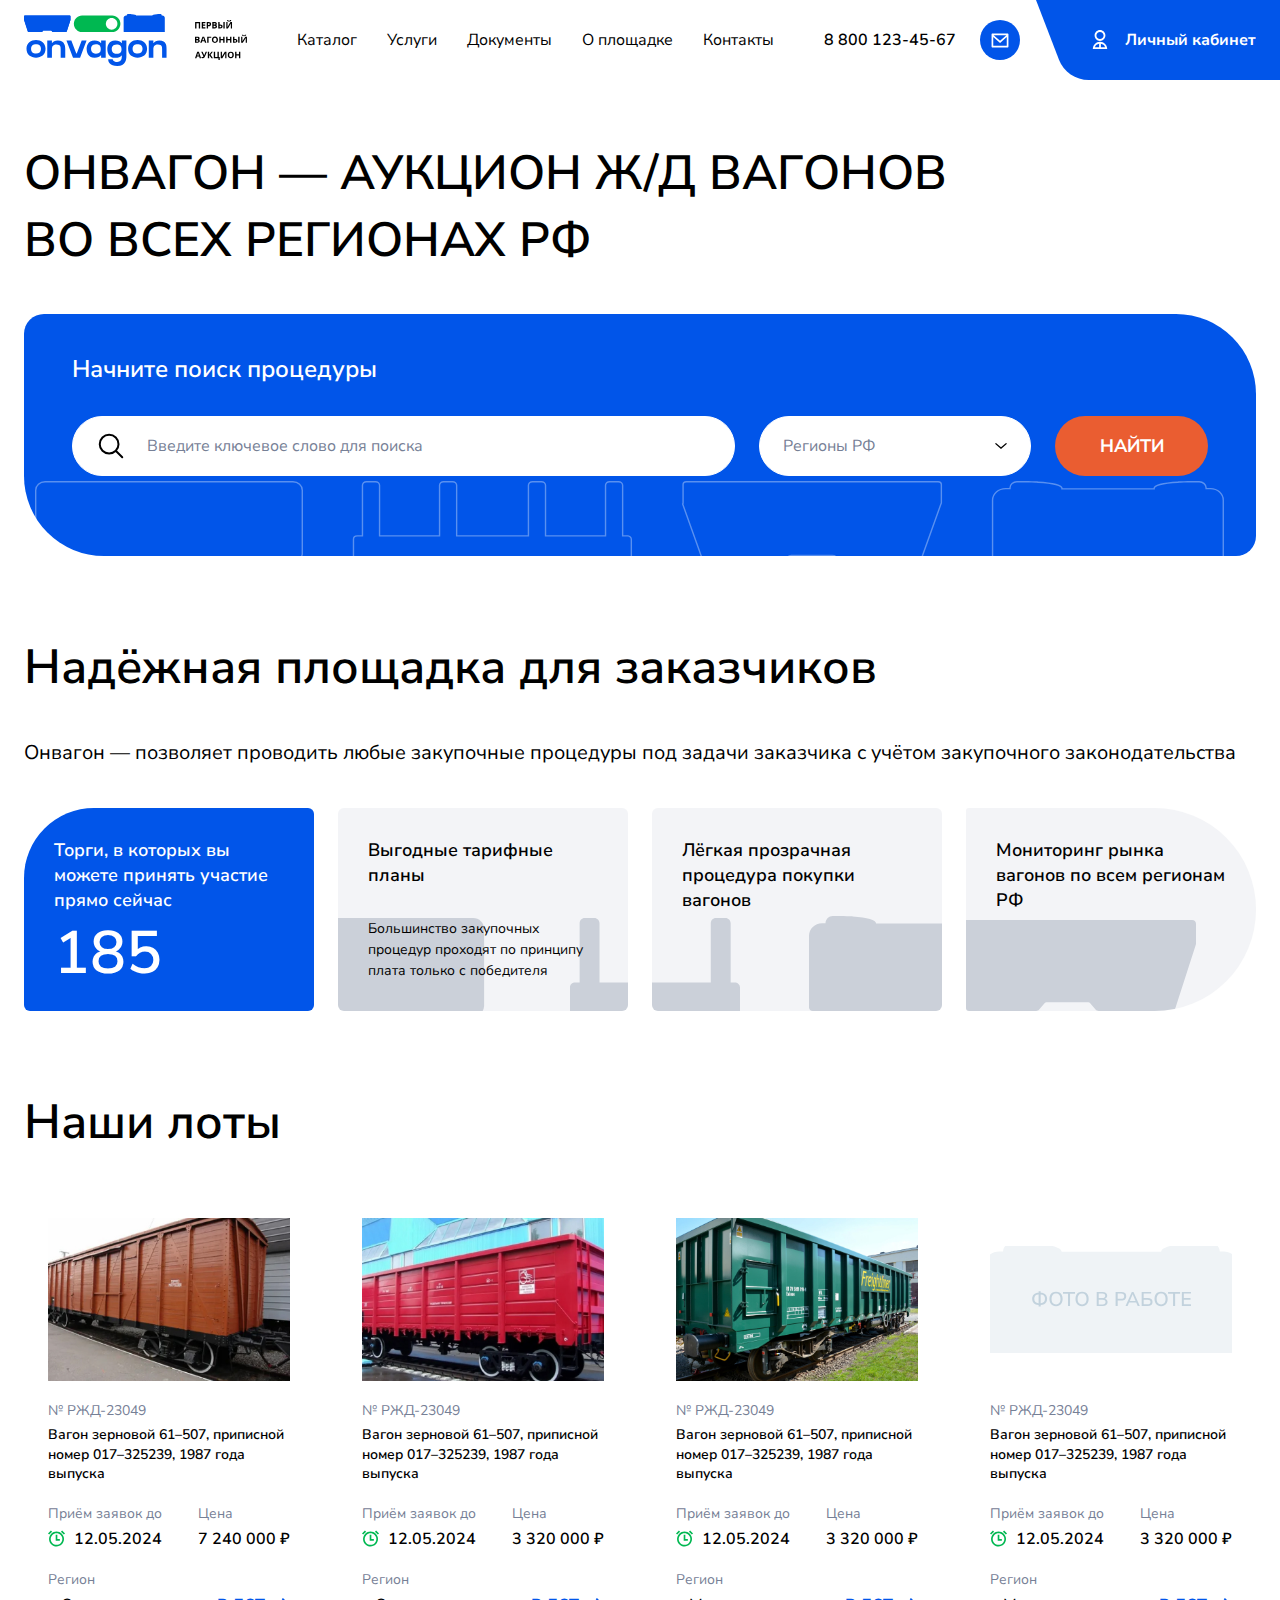
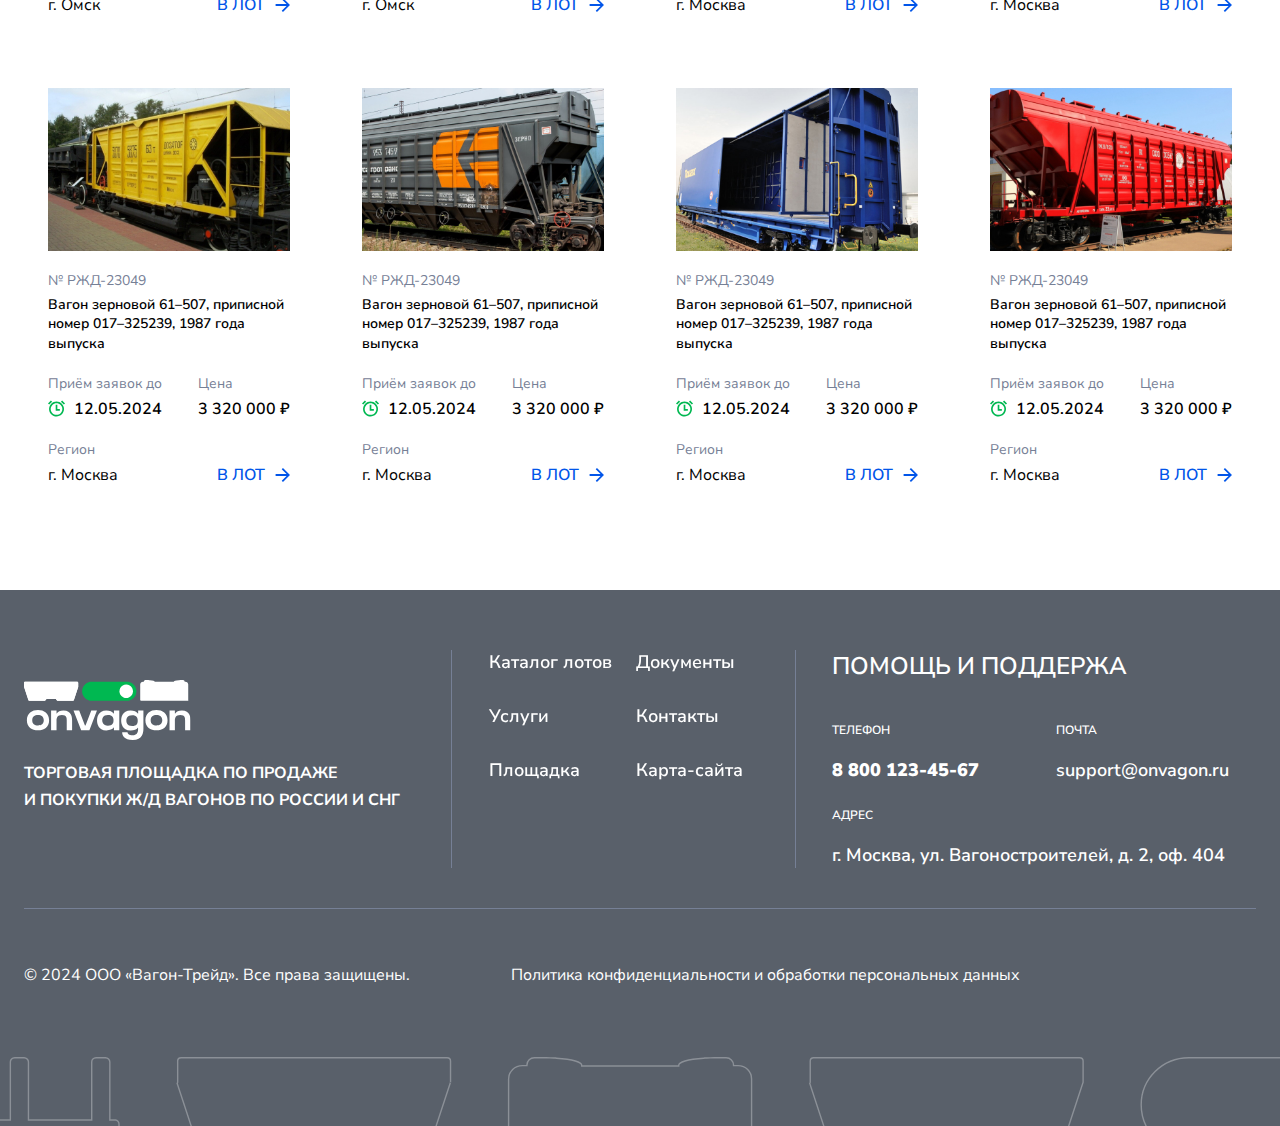
==== commit ec99577c: "Update" ====
--- a/index.html
+++ b/index.html
@@ -47,57 +47,53 @@
 		<div class="wrap">
 			<div class="main">
 				<header>
-					<button class="mob_close_btn"></button>
-
-					<div class="scroll">
-						<div class="cont row">
-							<div class="logo">
-								<img src="images/logo.svg" alt="">
-							</div>
-
-							<div class="slogan">
-								<img src="images/slogan.svg" alt="">
-							</div>
-
-							<nav class="menu row">
-								<div class="menu_item">
-									<a href="/">Каталог</a>
-								</div>
-
-								<div class="menu_item">
-									<a href="/">Услуги</a>
-								</div>
-
-								<div class="menu_item">
-									<a href="/">Документы</a>
-								</div>
-
-								<div class="menu_item">
-									<a href="/">О площадке</a>
-								</div>
-
-								<div class="menu_item">
-									<a href="/">Контакты</a>
-								</div>
-							</nav>
-
-							<div class="contacts">
-								<div class="email">
-									<a href="mailto:">
-										<svg class="icon"><use xlink:href="images/sprite.svg#ic_email"></use></svg>
-									</a>
-								</div>
-
-								<div class="phone">
-									<a href="tel:88001234567">8 800 123-45-67</a>
-								</div>
-							</div>
-
-							<div class="account">
-								<svg class="icon"><use xlink:href="images/sprite.svg#ic_user"></use></svg>
-
-								<a href="/">Личный кабинет</a>
-							</div>
+					<div class="cont row">
+						<div class="logo">
+							<img src="images/logo.svg" alt="">
+						</div>
+
+						<div class="slogan">
+							<img src="images/slogan.svg" alt="">
+						</div>
+
+						<nav class="menu row">
+							<div class="menu_item">
+								<a href="/">Каталог</a>
+							</div>
+
+							<div class="menu_item">
+								<a href="/">Услуги</a>
+							</div>
+
+							<div class="menu_item">
+								<a href="/">Документы</a>
+							</div>
+
+							<div class="menu_item">
+								<a href="/">О площадке</a>
+							</div>
+
+							<div class="menu_item">
+								<a href="/">Контакты</a>
+							</div>
+						</nav>
+
+						<div class="contacts">
+							<div class="email">
+								<a href="mailto:">
+									<svg class="icon"><use xlink:href="images/sprite.svg#ic_email"></use></svg>
+								</a>
+							</div>
+
+							<div class="phone">
+								<a href="tel:88001234567">8 800 123-45-67</a>
+							</div>
+						</div>
+
+						<div class="account">
+							<svg class="icon"><use xlink:href="images/sprite.svg#ic_user"></use></svg>
+
+							<a href="/">Личный кабинет</a>
 						</div>
 					</div>
 				</header>
@@ -126,9 +122,62 @@
 				</section>
 
 
+				<section class="mob_menu">
+					<div class="scroll">
+						<div class="account">
+							<a href="/">
+								<span>Личный кабинет</span>
+
+								<div class="icon">
+									<svg><use xlink:href="images/sprite.svg#ic_user"></use></svg>
+								</div>
+							</a>
+						</div>
+
+						<div class="menu">
+							<div class="menu_item">
+								<a href="/">Каталог</a>
+							</div>
+
+							<div class="menu_item">
+								<a href="/">Услуги</a>
+							</div>
+
+							<div class="menu_item">
+								<a href="/">Документы</a>
+							</div>
+
+							<div class="menu_item">
+								<a href="/">О площадке</a>
+							</div>
+
+							<div class="menu_item">
+								<a href="/">Контакты</a>
+							</div>
+						</div>
+
+						<div class="contacts">
+							<div class="title">Помощь и поддержа</div>
+
+							<div class="row">
+								<div class="phone">
+									<a href="tel:88001234567"><b>8 800 123-45-67</b></a>
+								</div>
+
+								<div class="email">
+									<a href="mailto:support@onvagon.ru">support@onvagon.ru</a>
+								</div>
+
+								<div class="location">г. Москва, ул. Вагоностроителей, д. 2, оф. 404</div>
+							</div>
+						</div>
+					</div>
+				</section>
+
+
 				<section class="first_section block">
 					<div class="cont">
-						<div class="title">Онвагон — аукцион ж/д вагонов<br> во всех регионах РФ</div>
+						<div class="title">Онвагон&nbsp;&mdash; аукцион ж/д вагонов<br> во&nbsp;всех регионах&nbsp;РФ</div>
 
 						<div class="search">
 							<div class="sub_title">Начните поиск процедуры</div>
@@ -140,7 +189,10 @@
 
 										<input type="text" name="" value="" class="input">
 
-										<div class="label">Введите ключевое слово для поиска</div>
+										<div class="label">
+											<span>Введите ключевое слово для поиска</span>
+											<span>Поиск</span>
+										</div>
 									</div>
 								</div>
 
@@ -633,6 +685,7 @@
 
 				<img src="images/bg_footer.svg" alt="" loading="lazy" class="bg">
 			</footer>
+
 
 			<div class="overlay"></div>
 		</div>
--- a/css/styles.css
+++ b/css/styles.css
@@ -275,6 +275,24 @@
 
 
 
+.overlay
+{
+    position: fixed;
+    z-index: 100;
+    top: 0;
+    left: 0;
+
+    display: none;
+
+    width: 100%;
+    height: 100%;
+
+    opacity: .5;
+    background: #000;
+}
+
+
+
 /*----------------
     Pagination
 ----------------*/
@@ -695,7 +713,7 @@
 .mob_header
 {
     position: relative;
-    z-index: 20;
+    z-index: 102;
     top: 0;
     left: 0;
 
@@ -863,6 +881,200 @@
 
     width: 26px;
     height: 26px;
+}
+
+
+
+/*---------------
+    Mob. menu
+---------------*/
+.mob_menu
+{
+    position: fixed;
+    z-index: 101;
+    top: 0;
+    right: 100%;
+
+    width: 320px;
+    height: 100%;
+    min-height: -moz-available;
+    min-height: -webkit-fill-available;
+    min-height:         fill-available;
+    padding: 74px 0 0;
+
+    transition: transform .3s linear;
+
+    background: #fff;
+}
+
+.mob_menu.show
+{
+    transform: translateX(100%);
+}
+
+
+.mob_menu .scroll
+{
+    overflow: auto;
+
+    height: 100%;
+    min-height: -moz-available;
+    min-height: -webkit-fill-available;
+    min-height:         fill-available;
+    padding: 30px 16px 60px;
+
+    overscroll-behavior-y: contain;
+}
+
+
+
+.mob_menu .account
+{
+    margin-bottom: 40px;
+}
+
+
+.mob_menu .account a
+{
+    font-weight: 600;
+
+    display: flex;
+    align-content: center;
+    align-items: center;
+    flex-wrap: wrap;
+    justify-content: space-between;
+
+    padding: 5px 5px 5px 50px;
+
+    text-align: center;
+    text-decoration: none;
+    text-transform: uppercase;
+
+    color: #fff;
+    border-radius: 100px;
+    background: #00b851;
+}
+
+
+.mob_menu .account .icon
+{
+    display: flex;
+    align-content: center;
+    align-items: center;
+    flex-wrap: wrap;
+    justify-content: center;
+
+    width: 50px;
+    height: 50px;
+
+    color: #00b851;
+    border-radius: 50%;
+    background: #fff;
+}
+
+
+.mob_menu .account .icon svg
+{
+    display: block;
+
+    width: 26px;
+    height: 26px;
+}
+
+
+
+.mob_menu .menu > *
+{
+    padding-bottom: 19px;
+
+    border-bottom: 1px solid #dbe2e9;
+}
+
+
+.mob_menu .menu > * + *
+{
+    margin-top: 20px;
+}
+
+
+.mob_menu .menu a
+{
+    font-size: 20px;
+    font-weight: 600;
+
+    display: block;
+
+    text-decoration: none;
+
+    color: #000;
+}
+
+
+
+.mob_menu .contacts
+{
+    margin-top: auto;
+    padding-top: 60px;
+}
+
+
+.mob_menu .contacts .title
+{
+    font-weight: 600;
+
+    margin-bottom: 30px;
+
+    text-transform: uppercase;
+
+    color: #000;
+}
+
+
+.mob_menu .contacts .phone
+{
+    font-size: 20px;
+    font-weight: 700;
+
+    color: #000;
+}
+
+
+.mob_menu .contacts .phone a
+{
+    white-space: nowrap;
+    text-decoration: none;
+
+    color: currentColor;
+}
+
+
+.mob_menu .contacts .email
+{
+    font-size: 20px;
+
+    margin-top: 16px;
+
+    color: #000;
+}
+
+
+.mob_menu .contacts .email a
+{
+    white-space: nowrap;
+    text-decoration: none;
+
+    color: currentColor;
+}
+
+
+.mob_menu .contacts .location
+{
+    font-size: 18px;
+    line-height: 140%;
+
+    margin-top: 16px;
+
+    color: #000;;
 }
 
 
--- a/css/response_1439.css
+++ b/css/response_1439.css
@@ -4,6 +4,12 @@
     /*-------------------
         Global styles
     -------------------*/
+    .block
+    {
+        margin-bottom: 80px;
+    }
+
+
     .cont
     {
         padding: 0 24px;
@@ -46,6 +52,18 @@
 
 
 
+    /*----------------
+        Block head
+    ----------------*/
+    .block_head .desc
+    {
+        font-size: 20px;
+
+        width: 100%;
+    }
+
+
+
     /*------------------
         Form elements
     ------------------*/
@@ -62,6 +80,36 @@
 
 
 
+    /*-------------------
+        First section
+    -------------------*/
+    .first_section
+    {
+        padding-top: 60px;
+    }
+
+
+    .first_section .title
+    {
+        font-size: 48px;
+    }
+
+
+    .first_section .search
+    {
+        padding: 40px 48px 80px;
+
+        border-radius: 20px 80px;
+    }
+
+
+    .first_section .search .sub_title
+    {
+        font-size: 24px;
+    }
+
+
+
     /*-----------
         Login
     -----------*/
@@ -137,6 +185,28 @@
 
 
 
+    /*----------
+        Lots
+    ----------*/
+    .lots .lot .thumb
+    {
+        margin-bottom: 20px;
+    }
+
+
+    .lots .lot .row
+    {
+        margin-top: 20px;
+    }
+
+
+    .lots .lot .row .val
+    {
+        font-size: 16px;
+    }
+
+
+
     /*------------
         Footer
     ------------*/
--- a/css/response_1279.css
+++ b/css/response_1279.css
@@ -11,6 +11,12 @@
     }
 
 
+    .wrap
+    {
+        background: var(--bg2);
+    }
+
+
     .content_flex .content
     {
         width: 100%;
@@ -23,78 +29,7 @@
     ------------*/
     header
     {
-        position: fixed;
-        z-index: 10;
-        top: 0;
-        right: 100%;
-        left: auto;
-
-        width: 100%;
-        height: 100%;
-        min-height: -moz-available;
-        min-height: -webkit-fill-available;
-        min-height:         fill-available;
-        margin: 0;
-        padding: 74px 0 0;
-
-        transition: transform .3s linear;
-
-        background: #fff;
-    }
-
-    header.show
-    {
-        transform: translateX(100%);
-    }
-
-
-    header .scroll
-    {
-        overflow: auto;
-
-        height: 100%;
-        min-height: -moz-available;
-        min-height: -webkit-fill-available;
-        min-height:         fill-available;
-        padding: 24px 0;
-
-        overscroll-behavior-y: contain;
-    }
-
-
-    header .logo,
-    header .slogan,
-    header .account
-    {
         display: none;
-    }
-
-
-    header .menu
-    {
-        display: block;
-
-        width: 100%;
-    }
-
-
-    header .menu_item + .menu_item
-    {
-        margin-top: 24px;
-        margin-left: 0;
-    }
-
-
-    header .menu_item > a
-    {
-        font-size: 18px;
-    }
-
-
-
-    header .contacts
-    {
-        margin-top: 48px;
     }
 
 
@@ -139,6 +74,16 @@
 
 
 
+    /*----------------
+        Block head
+    ----------------*/
+    .block_head .desc
+    {
+        font-size: 18px;
+    }
+
+
+
     /*------------------
         Form elements
     ------------------*/
@@ -162,6 +107,63 @@
     {
         width: 100%;
         margin-bottom: 24px;
+    }
+
+
+
+    /*-------------------
+        First section
+    -------------------*/
+    .first_section .title
+    {
+        font-size: 40px;
+    }
+
+
+    .first_section .search
+    {
+        padding: 40px 40px 80px;
+    }
+
+
+    .first_section .search .form .line
+    {
+        width: calc(100% - 428px);
+    }
+
+
+    .first_section .search .form .line.region
+    {
+        width: 240px;
+    }
+
+
+    .first_section .search .form .submit
+    {
+        width: 140px;
+    }
+
+
+
+    /*-----------
+        About
+    -----------*/
+    .about .row > *
+    {
+        width: calc(50% - 24px);
+    }
+
+
+    .about .item:first-child
+    {
+        background: #59606a;
+    }
+
+    .about .item:nth-child(2),
+    .about .item:nth-child(3),
+    .about .item:nth-child(4)
+    {
+        background-color: #fff;
     }
 
 
@@ -251,6 +253,16 @@
 
 
 
+    /*----------
+        Lots
+    ----------*/
+    .lots .grid > *
+    {
+        width: calc(33.333% - 24px);
+    }
+
+
+
     /*------------
         Footer
     ------------*/
--- a/css/response_1023.css
+++ b/css/response_1023.css
@@ -80,6 +80,66 @@
 
 
 
+    /*----------------
+        Block head
+    ----------------*/
+    .block_head .title
+    {
+        font-size: 40px;
+    }
+
+
+    .block_head .desc
+    {
+        font-size: var(--font_size);
+    }
+
+
+
+    /*-------------------
+        First section
+    -------------------*/
+    .first_section
+    {
+        padding-top: 48px;
+    }
+
+
+    .first_section .title
+    {
+        line-height: 120%;
+
+        text-transform: none;
+    }
+
+
+    .first_section .title br
+    {
+        display: none;
+    }
+
+
+    .first_section .search
+    {
+        padding: 60px 24px 100px;
+    }
+
+
+    .first_section .search .form .line,
+    .first_section .search .form .line.region
+    {
+        width: 100%;
+        margin-bottom: 20px;
+    }
+
+
+    .first_section .search .form .submit
+    {
+        width: 100%;
+    }
+
+
+
     /*-----------
         Login
     -----------*/
@@ -313,6 +373,16 @@
 
 
 
+    /*----------
+        Lots
+    ----------*/
+    .lots .grid > *
+    {
+        width: calc(50% - 24px);
+    }
+
+
+
     /*------------
         Footer
     ------------*/
--- a/css/response_767.css
+++ b/css/response_767.css
@@ -4,6 +4,12 @@
     /*-------------------
         Global styles
     -------------------*/
+    .block
+    {
+        margin-bottom: 60px;
+    }
+
+
     .cont
     {
         padding: 0 20px;
@@ -76,6 +82,33 @@
 
 
 
+    /*----------------
+        Block head
+    ----------------*/
+    .block_head .title
+    {
+        font-size: 36px;
+    }
+
+
+
+    /*-----------
+        About
+    -----------*/
+    .about .row
+    {
+        margin-left: 0;
+    }
+
+
+    .about .row > *
+    {
+        width: 100%;
+        margin-left: 0;
+    }
+
+
+
     /*-----------
         Login
     -----------*/
@@ -205,6 +238,23 @@
 
 
 
+    /*----------
+        Lots
+    ----------*/
+    .lots .grid
+    {
+        margin-left: 0;
+    }
+
+
+    .lots .grid > *
+    {
+        width: 100%;
+        margin-left: 0;
+    }
+
+
+
     /*------------
         Footer
     ------------*/
--- a/css/response_479.css
+++ b/css/response_479.css
@@ -62,6 +62,32 @@
 
 
 
+    /*-------------------
+        First section
+    -------------------*/
+    .first_section
+    {
+        padding-top: 40px;
+    }
+
+
+    .first_section .search
+    {
+        width: calc(100% + 32px);
+        margin-right: -16px;
+        margin-left: -16px;
+
+        border-radius: 20px 50px;
+    }
+
+
+    .first_section .search .bg
+    {
+        left: -180px;
+    }
+
+
+
     /*-----------
         Login
     -----------*/
